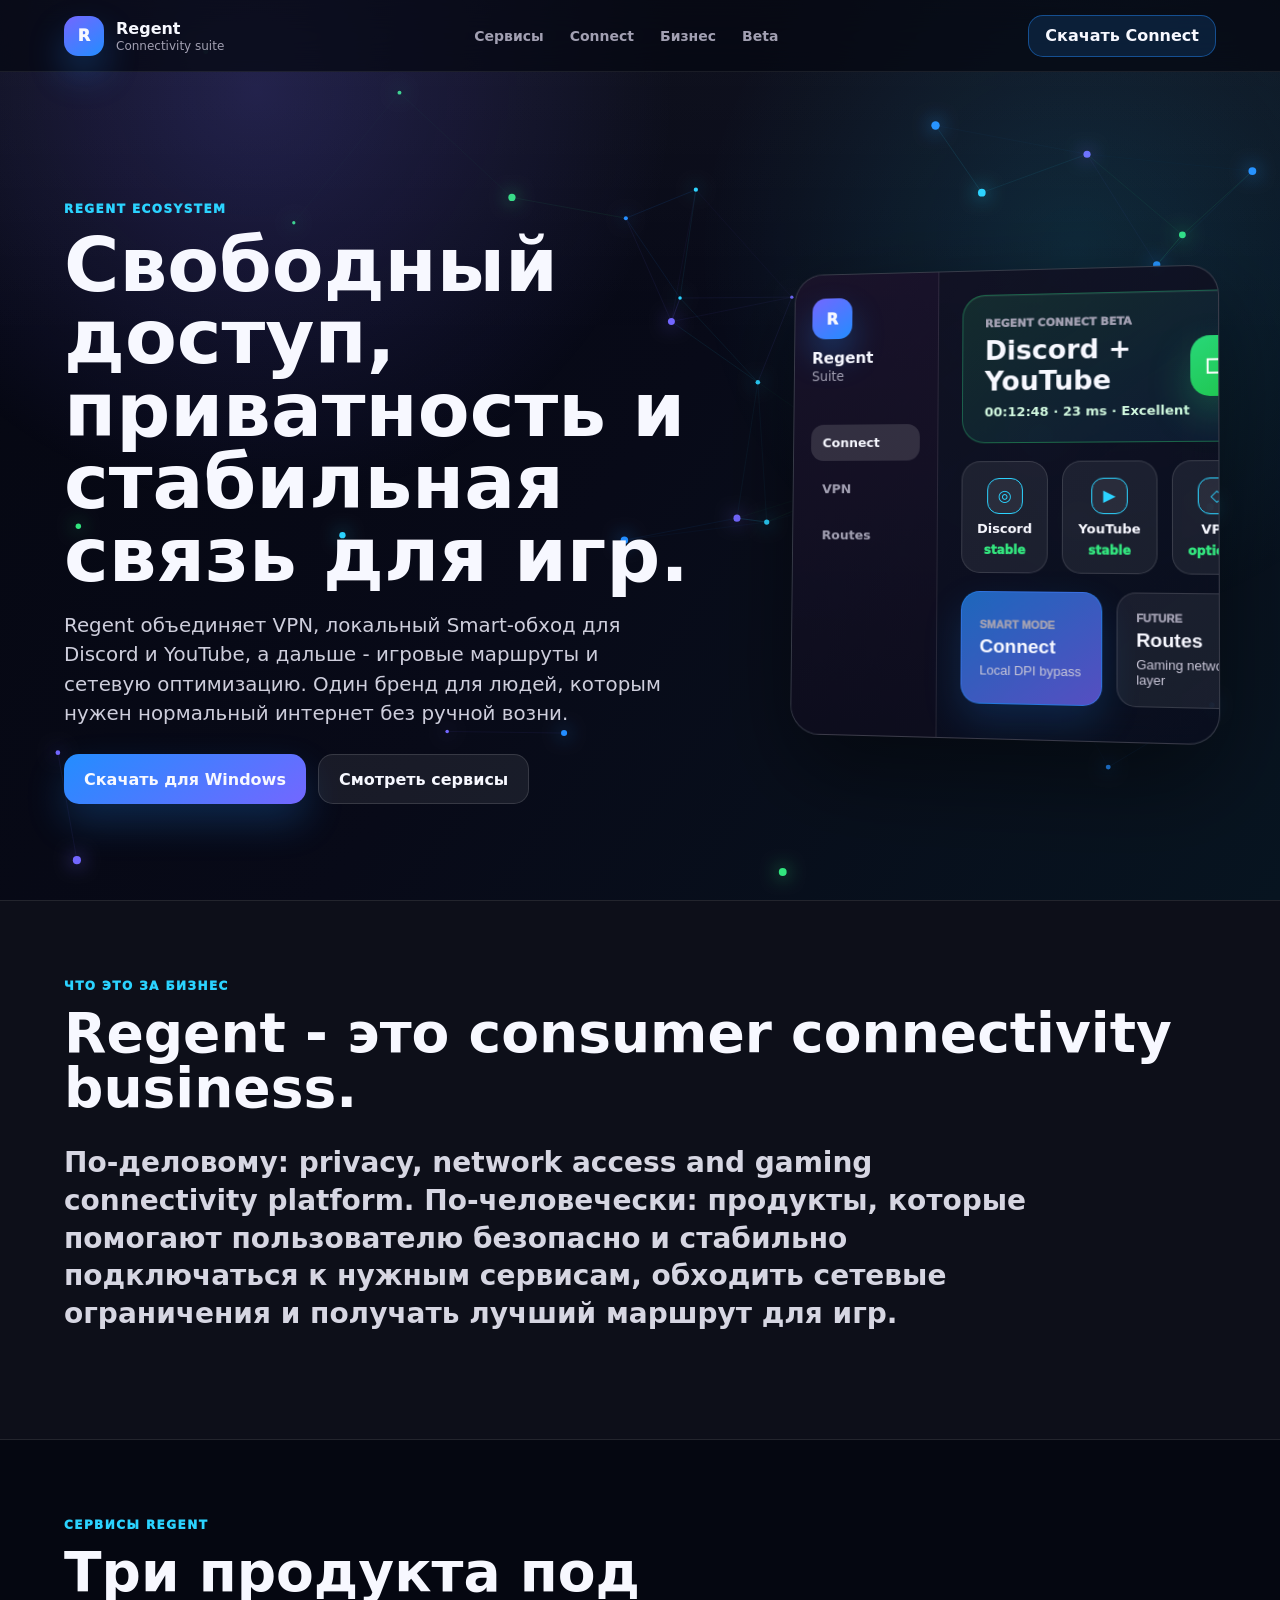
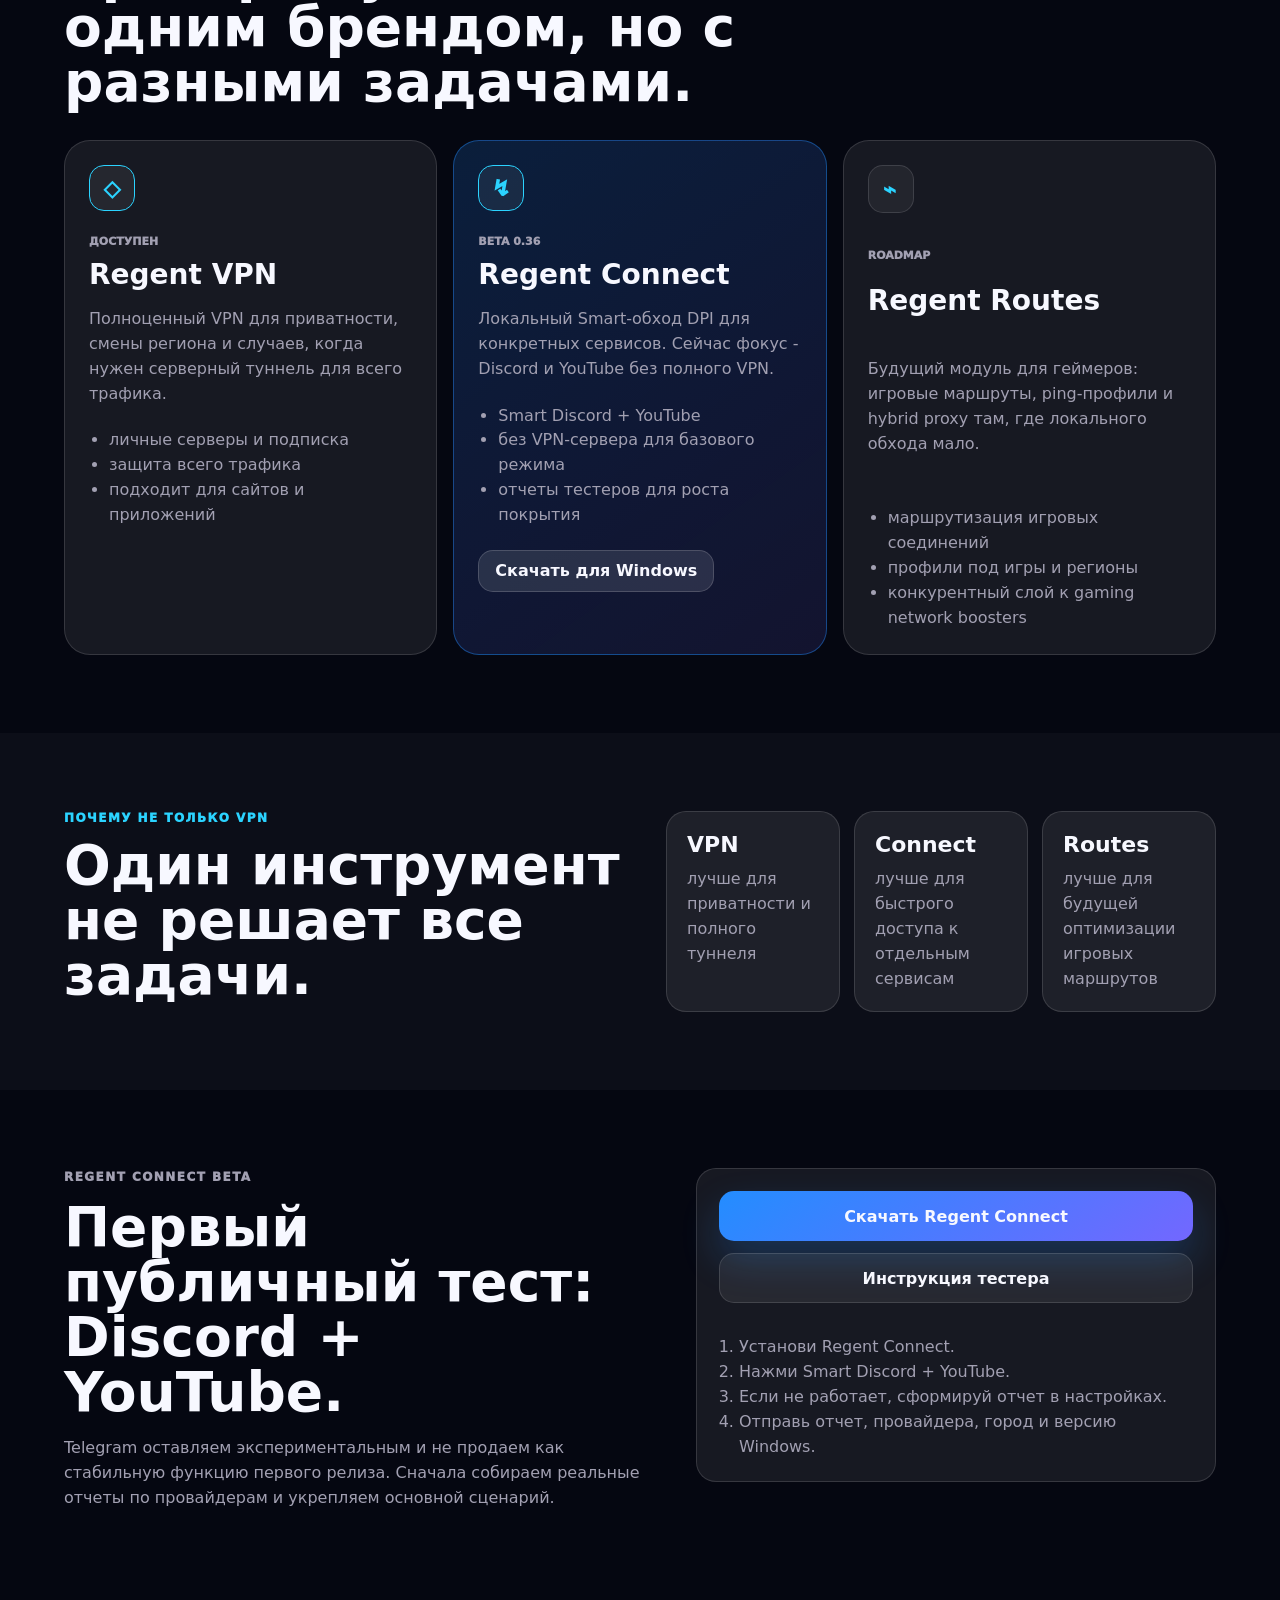
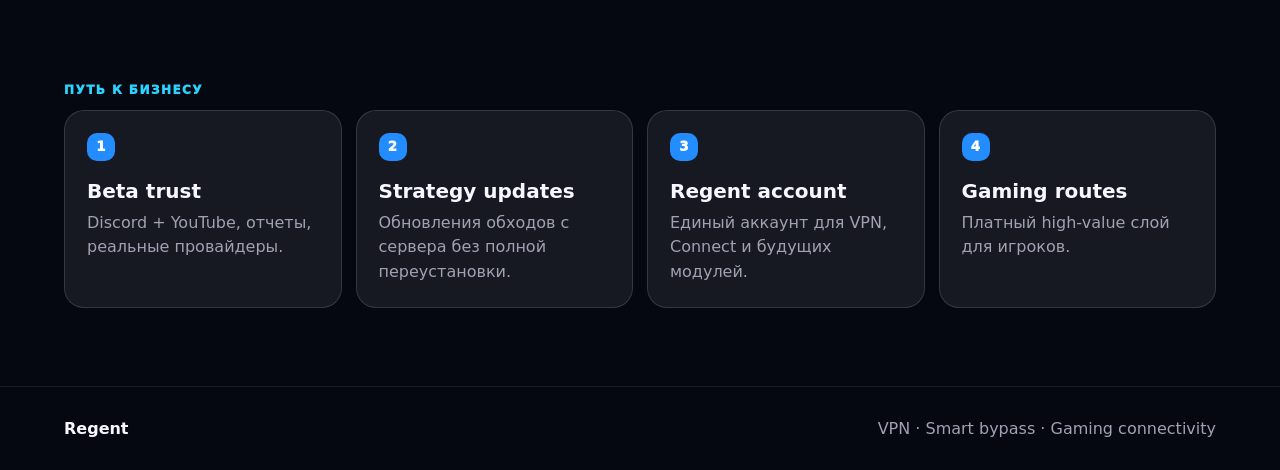
==== index.html @ 8fc34c39 "Update index.html" ====
<!doctype html>
<html lang="ru">
<head>
  <meta charset="utf-8">
  <meta name="viewport" content="width=device-width, initial-scale=1">
  <title>Regent - VPN, Connect and gaming routes</title>
  <meta name="description" content="Regent is a connectivity brand: VPN, local smart bypass for Discord and YouTube, and future gaming routes.">
  <link rel="stylesheet" href="styles.css">
</head>
<body>
  <canvas id="network-canvas" aria-hidden="true"></canvas>

  <header class="nav-shell">
    <a class="brand" href="#top" aria-label="Regent">
      <span class="brand-mark">R</span>
      <span><b>Regent</b><small>Connectivity suite</small></span>
    </a>
    <nav>
      <a href="#products">Сервисы</a>
      <a href="#connect">Connect</a>
      <a href="#business">Бизнес</a>
      <a href="beta.html">Beta</a>
    </nav>
    <a class="nav-action" href="https://github.com/skylerthecreatator/regent-connect/releases/download/beta-0.36/RegentConnect-Setup-x64.exe" download>Скачать Connect</a>
  </header>

  <main id="top">
    <section class="hero">
      <div class="hero-copy">
        <p class="eyebrow">Regent ecosystem</p>
        <h1>Свободный доступ, приватность и стабильная связь для игр.</h1>
        <p class="lead">Regent объединяет VPN, локальный Smart-обход для Discord и YouTube, а дальше - игровые маршруты и сетевую оптимизацию. Один бренд для людей, которым нужен нормальный интернет без ручной возни.</p>
        <div class="hero-actions">
          <a class="button primary" href="https://github.com/skylerthecreatator/regent-connect/releases/download/beta-0.36/RegentConnect-Setup-x64.exe" download>Скачать для Windows</a>
          <a class="button secondary" href="#products">Смотреть сервисы</a>
        </div>
      </div>

      <section class="product-window" aria-label="Regent app preview">
        <aside>
          <span class="app-logo">R</span>
          <b>Regent</b>
          <small>Suite</small>
          <nav>
            <span class="active">Connect</span>
            <span>VPN</span>
            <span>Routes</span>
          </nav>
        </aside>
        <div class="app-preview">
          <div class="status-strip">
            <div>
              <small>Regent Connect beta</small>
              <strong>Discord + YouTube</strong>
              <span>00:12:48 · 23 ms · Excellent</span>
            </div>
            <button aria-label="Stop preview">□</button>
          </div>
          <div class="service-row">
            <article><span>◎</span><b>Discord</b><small>stable</small></article>
            <article><span>▶</span><b>YouTube</b><small>stable</small></article>
            <article><span>◇</span><b>VPN</b><small>optional</small></article>
          </div>
          <div class="smart-row">
            <button class="selected"><small>Smart mode</small><b>Connect</b><span>Local DPI bypass</span></button>
            <button><small>Future</small><b>Routes</b><span>Gaming network layer</span></button>
          </div>
        </div>
      </section>
    </section>

    <section class="definition" id="business">
      <p class="eyebrow">Что это за бизнес</p>
      <h2>Regent - это consumer connectivity business.</h2>
      <p>По-деловому: privacy, network access and gaming connectivity platform. По-человечески: продукты, которые помогают пользователю безопасно и стабильно подключаться к нужным сервисам, обходить сетевые ограничения и получать лучший маршрут для игр.</p>
    </section>

    <section class="products" id="products">
      <div class="section-head">
        <p class="eyebrow">Сервисы Regent</p>
        <h2>Три продукта под одним брендом, но с разными задачами.</h2>
      </div>

      <div class="product-grid">
        <article class="product-card vpn">
          <span class="icon">◇</span>
          <small>Доступен</small>
          <h3>Regent VPN</h3>
          <p>Полноценный VPN для приватности, смены региона и случаев, когда нужен серверный туннель для всего трафика.</p>
          <ul>
            <li>личные серверы и подписка</li>
            <li>защита всего трафика</li>
            <li>подходит для сайтов и приложений</li>
          </ul>
        </article>

        <article class="product-card connect" id="connect">
          <span class="icon">↯</span>
          <small>Beta 0.36</small>
          <h3>Regent Connect</h3>
          <p>Локальный Smart-обход DPI для конкретных сервисов. Сейчас фокус - Discord и YouTube без полного VPN.</p>
          <ul>
            <li>Smart Discord + YouTube</li>
            <li>без VPN-сервера для базового режима</li>
            <li>отчеты тестеров для роста покрытия</li>
          </ul>
          <a class="mini-button" href="https://github.com/skylerthecreatator/regent-connect/releases/download/beta-0.36/RegentConnect-Setup-x64.exe" download>Скачать для Windows</a>
        </article>

        <article class="product-card routes">
          <span class="icon">⌁</span>
          <small>Roadmap</small>
          <h3>Regent Routes</h3>
          <p>Будущий модуль для геймеров: игровые маршруты, ping-профили и hybrid proxy там, где локального обхода мало.</p>
          <ul>
            <li>маршрутизация игровых соединений</li>
            <li>профили под игры и регионы</li>
            <li>конкурентный слой к gaming network boosters</li>
          </ul>
        </article>
      </div>
    </section>

    <section class="why">
      <div>
        <p class="eyebrow">Почему не только VPN</p>
        <h2>Один инструмент не решает все задачи.</h2>
      </div>
      <div class="why-grid">
        <article><b>VPN</b><span>лучше для приватности и полного туннеля</span></article>
        <article><b>Connect</b><span>лучше для быстрого доступа к отдельным сервисам</span></article>
        <article><b>Routes</b><span>лучше для будущей оптимизации игровых маршрутов</span></article>
      </div>
    </section>

    <section class="beta" id="beta">
      <div class="beta-copy">
        <p class="eyebrow">Regent Connect beta</p>
        <h2>Первый публичный тест: Discord + YouTube.</h2>
        <p>Telegram оставляем экспериментальным и не продаем как стабильную функцию первого релиза. Сначала собираем реальные отчеты по провайдерам и укрепляем основной сценарий.</p>
      </div>
      <div class="beta-panel">
        <a class="button primary" href="https://github.com/skylerthecreatator/regent-connect/releases/download/beta-0.36/RegentConnect-Setup-x64.exe" download>Скачать Regent Connect</a>
        <a class="button secondary" href="beta.html">Инструкция тестера</a>
        <ol>
          <li>Установи Regent Connect.</li>
          <li>Нажми Smart Discord + YouTube.</li>
          <li>Если не работает, сформируй отчет в настройках.</li>
          <li>Отправь отчет, провайдера, город и версию Windows.</li>
        </ol>
      </div>
    </section>

    <section class="roadmap">
      <p class="eyebrow">Путь к бизнесу</p>
      <div class="steps">
        <article><small>1</small><b>Beta trust</b><span>Discord + YouTube, отчеты, реальные провайдеры.</span></article>
        <article><small>2</small><b>Strategy updates</b><span>Обновления обходов с сервера без полной переустановки.</span></article>
        <article><small>3</small><b>Regent account</b><span>Единый аккаунт для VPN, Connect и будущих модулей.</span></article>
        <article><small>4</small><b>Gaming routes</b><span>Платный high-value слой для игроков.</span></article>
      </div>
    </section>
  </main>

  <footer>
    <b>Regent</b>
    <span>VPN · Smart bypass · Gaming connectivity</span>
  </footer>

  <script src="site.js"></script>
</body>
</html>
---- styles.css ----
:root {
  --bg: #050711;
  --shell: rgba(8, 10, 24, .78);
  --panel: rgba(255, 255, 255, .075);
  --panel-strong: rgba(255, 255, 255, .115);
  --line: rgba(255, 255, 255, .13);
  --text: #f7f8ff;
  --muted: #a2a0b2;
  --faint: #6d687c;
  --blue: #238dff;
  --cyan: #2bd3ff;
  --green: #32e57e;
  --violet: #7367ff;
  --orange: #ffad2f;
  color-scheme: dark;
}

* { box-sizing: border-box; }

html { scroll-behavior: smooth; }

body {
  margin: 0;
  min-height: 100vh;
  overflow-x: hidden;
  font-family: Inter, "Segoe UI", system-ui, -apple-system, BlinkMacSystemFont, sans-serif;
  color: var(--text);
  background: var(--bg);
}

#network-canvas {
  position: fixed;
  inset: 0;
  z-index: -2;
  width: 100%;
  height: 100%;
  background: #050711;
}

body::before {
  content: "";
  position: fixed;
  inset: 0;
  z-index: -1;
  background:
    radial-gradient(circle at 20% 10%, rgba(115, 103, 255, .22), transparent 32%),
    radial-gradient(circle at 84% 28%, rgba(43, 211, 255, .13), transparent 30%),
    linear-gradient(180deg, rgba(255,255,255,.04), transparent 38%);
  pointer-events: none;
}

a { color: inherit; text-decoration: none; }

.nav-shell {
  position: sticky;
  top: 0;
  z-index: 20;
  height: 72px;
  padding: 0 clamp(18px, 5vw, 70px);
  display: flex;
  align-items: center;
  justify-content: space-between;
  gap: 22px;
  border-bottom: 1px solid rgba(255,255,255,.08);
  background: rgba(5, 7, 17, .72);
  backdrop-filter: blur(18px);
}

.brand {
  display: inline-flex;
  align-items: center;
  gap: 12px;
}

.brand-mark {
  width: 40px;
  height: 40px;
  display: grid;
  place-items: center;
  border-radius: 14px;
  background: linear-gradient(145deg, var(--violet), var(--blue));
  box-shadow: 0 18px 36px rgba(35,141,255,.28);
  font-weight: 950;
}

.brand small {
  display: block;
  margin-top: 1px;
  color: var(--muted);
  font-size: 12px;
}

.nav-shell nav {
  display: flex;
  gap: 26px;
  color: var(--muted);
  font-size: 14px;
  font-weight: 800;
}

.nav-shell nav a:hover { color: var(--text); }

.nav-action,
.button,
.mini-button {
  min-height: 42px;
  display: inline-flex;
  align-items: center;
  justify-content: center;
  border-radius: 15px;
  font-weight: 900;
  transition: transform .16s ease, background .16s ease, border-color .16s ease;
}

.nav-action {
  padding: 0 16px;
  border: 1px solid rgba(35,141,255,.45);
  background: rgba(35,141,255,.14);
}

.button {
  min-height: 50px;
  padding: 0 20px;
}

.button:hover,
.mini-button:hover,
.nav-action:hover { transform: translateY(-1px); }

.primary {
  background: linear-gradient(145deg, var(--blue), var(--violet));
  box-shadow: 0 18px 38px rgba(35,141,255,.23);
}

.secondary {
  border: 1px solid var(--line);
  background: rgba(255,255,255,.07);
}

.hero {
  min-height: calc(100vh - 72px);
  padding: clamp(30px, 4.8vw, 58px) clamp(18px, 5vw, 76px) 24px;
  display: grid;
  grid-template-columns: minmax(330px, 690px) minmax(430px, 1fr);
  align-items: center;
  gap: clamp(34px, 5vw, 76px);
}

.tester-hero {
  min-height: calc(100vh - 72px);
  padding: clamp(46px, 6vw, 86px) clamp(18px, 5vw, 76px);
  display: grid;
  grid-template-columns: minmax(330px, 740px) minmax(320px, 500px);
  align-items: center;
  gap: clamp(34px, 5vw, 74px);
}

.eyebrow {
  margin: 0 0 13px;
  color: var(--cyan);
  text-transform: uppercase;
  letter-spacing: .12em;
  font-size: 12px;
  font-weight: 950;
}

h1,
h2,
h3,
p { letter-spacing: 0; }

h1 {
  margin: 0;
  max-width: 700px;
  font-size: clamp(44px, 5.9vw, 82px);
  line-height: .96;
}

h2 {
  margin: 0;
  font-size: clamp(32px, 4.3vw, 62px);
  line-height: 1;
}

.lead {
  max-width: 620px;
  margin: 20px 0 0;
  color: #cecedc;
  font-size: clamp(17px, 1.55vw, 21px);
  line-height: 1.48;
}

.hero-actions {
  margin-top: 26px;
  display: flex;
  flex-wrap: wrap;
  gap: 12px;
}

.signal-card {
  min-height: 438px;
  padding: 24px;
  display: grid;
  align-content: space-between;
  gap: 22px;
  border: 1px solid rgba(255,255,255,.16);
  border-radius: 30px;
  background: linear-gradient(145deg, rgba(255,255,255,.11), rgba(255,255,255,.045));
  box-shadow: 0 34px 90px rgba(0,0,0,.38);
  backdrop-filter: blur(14px);
}

.tester-card {
  min-height: 430px;
  padding: 28px;
  display: grid;
  align-content: space-between;
  gap: 24px;
  border: 1px solid rgba(255,255,255,.17);
  border-radius: 30px;
  background: linear-gradient(145deg, rgba(255,255,255,.12), rgba(255,255,255,.045));
  box-shadow: 0 34px 90px rgba(0,0,0,.38);
  backdrop-filter: blur(14px);
  transform: perspective(980px) rotateY(-6deg) rotateX(2deg);
}

.tester-card small {
  color: var(--muted);
  text-transform: uppercase;
  letter-spacing: .12em;
  font-size: 11px;
  font-weight: 950;
}

.tester-card strong {
  display: block;
  font-size: clamp(28px, 3vw, 42px);
  line-height: 1;
}

.tester-card span {
  color: #d7d7e4;
  line-height: 1.55;
}

.tester-status {
  display: grid;
  gap: 12px;
}

.tester-status b,
.tester-status i {
  position: relative;
  z-index: 1;
}

.tester-status b {
  min-height: 46px;
  padding: 0 14px;
  display: flex;
  align-items: center;
  border: 1px solid rgba(50,229,126,.22);
  border-radius: 15px 15px 4px 4px;
  background: linear-gradient(90deg, rgba(35,141,255,.36), rgba(50,229,126,.12));
}

.tester-status i {
  margin: -12px 0 0;
  padding: 10px 14px 12px;
  color: var(--muted);
  border: 1px solid rgba(255,255,255,.1);
  border-top: 0;
  border-radius: 0 0 15px 15px;
  background: rgba(0,0,0,.16);
  font-size: 12px;
  font-style: normal;
  font-weight: 850;
}

.card-top {
  display: flex;
  align-items: center;
  gap: 14px;
}

.pulse {
  width: 54px;
  height: 54px;
  border-radius: 18px;
  background: linear-gradient(145deg, var(--green), #19be52);
  box-shadow: 0 16px 42px rgba(50,229,126,.28);
  position: relative;
}

.pulse::after {
  content: "";
  position: absolute;
  inset: 17px;
  border: 2px solid white;
  border-radius: 4px;
}

.card-top small,
.metrics small,
.product-card small {
  display: block;
  color: var(--muted);
  text-transform: uppercase;
  font-size: 11px;
  font-weight: 950;
}

.card-top b {
  display: block;
  margin-top: 4px;
  font-size: 24px;
}

.metrics {
  display: grid;
  grid-template-columns: repeat(3, 1fr);
  gap: 12px;
}

.metrics article {
  min-height: 86px;
  padding: 16px;
  border: 1px solid var(--line);
  border-radius: 18px;
  background: rgba(0,0,0,.16);
}

.metrics b {
  display: block;
  margin-top: 8px;
  font-size: 22px;
}

.routes {
  display: grid;
  gap: 12px;
}

.routes span {
  position: relative;
  overflow: hidden;
  min-height: 48px;
  padding: 0 14px;
  display: flex;
  align-items: center;
  justify-content: space-between;
  border: 1px solid var(--line);
  border-radius: 15px;
  background: rgba(255,255,255,.05);
}

.routes span::before {
  content: "";
  position: absolute;
  inset: 0 auto 0 0;
  width: var(--w);
  background: linear-gradient(90deg, rgba(35,141,255,.34), rgba(43,211,255,.11));
}

.routes b,
.routes i {
  position: relative;
  z-index: 1;
}

.routes i {
  color: var(--muted);
  font-style: normal;
  font-size: 12px;
  font-weight: 900;
}

.product-window {
  min-height: 470px;
  display: grid;
  grid-template-columns: 150px minmax(0, 1fr);
  overflow: hidden;
  border: 1px solid rgba(255,255,255,.18);
  border-radius: 30px;
  background: linear-gradient(145deg, rgba(18, 17, 35, .92), rgba(8, 13, 29, .86));
  box-shadow: 0 38px 96px rgba(0,0,0,.45);
  backdrop-filter: blur(16px);
  transform: perspective(1100px) rotateY(-7deg) rotateX(2deg);
  transform-origin: center;
}

.product-window aside {
  padding: 24px 18px;
  border-right: 1px solid rgba(255,255,255,.1);
  background: linear-gradient(180deg, rgba(26, 18, 43, .78), rgba(12, 12, 28, .82));
}

.app-logo {
  width: 42px;
  height: 42px;
  display: grid;
  place-items: center;
  border-radius: 14px;
  background: linear-gradient(145deg, var(--violet), var(--blue));
  box-shadow: 0 17px 34px rgba(35,141,255,.3);
  font-weight: 950;
}

.product-window aside b,
.product-window aside small {
  display: block;
  margin-top: 10px;
}

.product-window aside small {
  margin-top: 2px;
  color: var(--muted);
}

.product-window aside nav {
  margin-top: 42px;
  display: grid;
  gap: 10px;
}

.product-window aside nav span {
  padding: 11px 12px;
  border-radius: 13px;
  color: var(--muted);
  font-size: 13px;
  font-weight: 850;
}

.product-window aside nav .active {
  color: var(--text);
  background: rgba(255,255,255,.13);
}

.app-preview {
  padding: 24px;
  display: grid;
  align-content: start;
  gap: 18px;
}

.status-strip {
  min-height: 112px;
  padding: 22px;
  display: flex;
  align-items: center;
  justify-content: space-between;
  border: 1px solid rgba(50,229,126,.34);
  border-radius: 23px;
  background: linear-gradient(145deg, rgba(50,229,126,.12), rgba(35,141,255,.08));
  box-shadow: inset 0 1px 0 rgba(255,255,255,.06);
}

.status-strip small,
.smart-row small {
  display: block;
  color: var(--muted);
  text-transform: uppercase;
  font-size: 11px;
  font-weight: 950;
}

.status-strip strong {
  display: block;
  margin: 5px 0;
  font-size: clamp(20px, 2.1vw, 27px);
}

.status-strip span {
  color: #d1f8df;
  font-size: 13px;
  font-weight: 850;
}

.status-strip button {
  width: 60px;
  height: 60px;
  border: 0;
  border-radius: 19px;
  color: white;
  background: linear-gradient(145deg, #28d879, #1fc44d);
  box-shadow: 0 17px 40px rgba(50,229,126,.28);
  font-size: 24px;
  font-weight: 950;
}

.service-row,
.smart-row {
  display: grid;
  gap: 14px;
}

.service-row {
  grid-template-columns: repeat(3, 1fr);
}

.service-row article,
.smart-row button {
  border: 1px solid var(--line);
  border-radius: 19px;
  background: rgba(255,255,255,.065);
}

.service-row article {
  min-height: 112px;
  padding: 15px;
  display: grid;
  justify-items: center;
  align-content: center;
  gap: 7px;
  text-align: center;
}

.service-row span {
  width: 36px;
  height: 36px;
  display: grid;
  place-items: center;
  border: 1px solid currentColor;
  border-radius: 12px;
  color: var(--cyan);
  background: rgba(255,255,255,.055);
}

.service-row b {
  font-size: 13px;
}

.service-row small {
  color: var(--green);
  font-size: 12px;
  font-weight: 950;
}

.smart-row {
  grid-template-columns: 1fr 1fr;
}

.smart-row button {
  min-height: 92px;
  padding: 18px;
  color: var(--text);
  text-align: left;
}

.smart-row .selected {
  border-color: rgba(35,141,255,.52);
  background: linear-gradient(145deg, rgba(35,141,255,.7), rgba(115,103,255,.72));
  box-shadow: 0 17px 38px rgba(35,141,255,.18);
}

.smart-row b {
  display: block;
  margin: 5px 0;
  font-size: 19px;
}

.smart-row span {
  color: #c9c7d8;
  font-size: 13px;
}

.definition,
.products,
.why,
.beta,
.roadmap,
.tester-section {
  padding: 78px clamp(18px, 5vw, 76px);
}

.tester-section.compact {
  padding-top: 38px;
}

.tester-grid {
  display: grid;
  grid-template-columns: repeat(4, 1fr);
  gap: 16px;
}

.tester-grid article {
  min-height: 250px;
  padding: 22px;
  border: 1px solid var(--line);
  border-radius: 24px;
  background: var(--panel);
}

.tester-grid small {
  width: 30px;
  height: 30px;
  display: grid;
  place-items: center;
  border-radius: 10px;
  color: white;
  background: linear-gradient(145deg, var(--blue), var(--violet));
  font-weight: 950;
}

.tester-grid b {
  display: block;
  margin: 22px 0 10px;
  font-size: 22px;
}

.tester-grid span {
  color: var(--muted);
  line-height: 1.55;
}

.definition {
  border-top: 1px solid rgba(255,255,255,.09);
  border-bottom: 1px solid rgba(255,255,255,.09);
  background: rgba(255,255,255,.035);
}

.definition p:last-child {
  max-width: 980px;
  color: #d6d6e2;
  font-size: clamp(18px, 2.2vw, 28px);
  line-height: 1.35;
  font-weight: 820;
}

.section-head {
  max-width: 790px;
  margin-bottom: 30px;
}

.product-grid {
  display: grid;
  grid-template-columns: repeat(3, 1fr);
  gap: 16px;
}

.product-card {
  min-height: 430px;
  padding: 24px;
  border: 1px solid var(--line);
  border-radius: 26px;
  background: var(--panel);
}

.product-card.connect {
  border-color: rgba(35,141,255,.42);
  background: linear-gradient(145deg, rgba(35,141,255,.18), rgba(115,103,255,.13));
}

.icon {
  width: 46px;
  height: 46px;
  margin-bottom: 24px;
  display: grid;
  place-items: center;
  border: 1px solid currentColor;
  border-radius: 15px;
  color: var(--cyan);
  background: rgba(255,255,255,.06);
  font-size: 22px;
  font-weight: 950;
}

.product-card h3 {
  margin: 10px 0 12px;
  font-size: 28px;
}

.product-card p,
.product-card li,
.why-grid span,
.beta-copy p,
.beta-panel li,
.steps span {
  color: var(--muted);
  line-height: 1.55;
}

.product-card ul {
  margin: 22px 0 0;
  padding-left: 20px;
}

.mini-button {
  margin-top: 22px;
  padding: 0 16px;
  background: rgba(255,255,255,.11);
  border: 1px solid rgba(255,255,255,.16);
}

.why {
  display: grid;
  grid-template-columns: minmax(300px, 560px) 1fr;
  gap: 42px;
  align-items: start;
  background: rgba(255,255,255,.03);
}

.why-grid,
.steps {
  display: grid;
  gap: 14px;
}

.why-grid {
  grid-template-columns: repeat(3, 1fr);
}

.why-grid article,
.steps article,
.beta-panel {
  border: 1px solid var(--line);
  border-radius: 20px;
  background: var(--panel);
}

.why-grid article {
  min-height: 150px;
  padding: 20px;
}

.why-grid b {
  display: block;
  margin-bottom: 10px;
  font-size: 22px;
}

.beta {
  display: grid;
  grid-template-columns: minmax(320px, 620px) minmax(320px, 520px);
  gap: 44px;
  align-items: start;
}

.beta-panel {
  padding: 22px;
}

.beta-panel .button {
  width: 100%;
  margin-bottom: 12px;
}

.beta-panel ol {
  margin: 20px 0 0;
  padding-left: 20px;
}

.steps {
  grid-template-columns: repeat(4, 1fr);
}

.steps article {
  min-height: 178px;
  padding: 22px;
}

.steps small {
  width: 28px;
  height: 28px;
  display: grid;
  place-items: center;
  border-radius: 10px;
  color: white;
  background: var(--blue);
  font-weight: 950;
}

.steps b {
  display: block;
  margin: 18px 0 8px;
  font-size: 20px;
}

footer {
  min-height: 84px;
  padding: 0 clamp(18px, 5vw, 76px);
  display: flex;
  align-items: center;
  justify-content: space-between;
  gap: 18px;
  border-top: 1px solid rgba(255,255,255,.09);
  color: var(--muted);
}

footer b { color: var(--text); }

@media (max-width: 1000px) {
  .nav-shell nav { display: none; }
  .hero,
  .tester-hero,
  .why,
  .beta {
    grid-template-columns: 1fr;
  }
  .product-window {
    transform: none;
  }
  .tester-card {
    transform: none;
  }
  .product-grid,
  .why-grid,
  .tester-grid,
  .steps {
    grid-template-columns: 1fr 1fr;
  }
}

@media (max-width: 640px) {
  .nav-shell {
    height: 64px;
    padding-inline: 14px;
  }
  .nav-action { display: none; }
  .hero {
    min-height: auto;
    padding-top: 48px;
  }
  h1 { font-size: 44px; }
  .signal-card { min-height: 370px; }
  .product-window {
    min-height: auto;
    grid-template-columns: 1fr;
    border-radius: 24px;
  }
  .product-window aside {
    display: none;
  }
  .app-preview {
    padding: 16px;
  }
  .status-strip {
    min-height: 104px;
    padding: 18px;
  }
  .service-row,
  .smart-row {
    grid-template-columns: 1fr;
  }
  .metrics,
  .product-grid,
  .why-grid,
  .tester-grid,
  .steps {
    grid-template-columns: 1fr;
  }
  footer {
    flex-direction: column;
    align-items: flex-start;
    padding-block: 22px;
  }
}
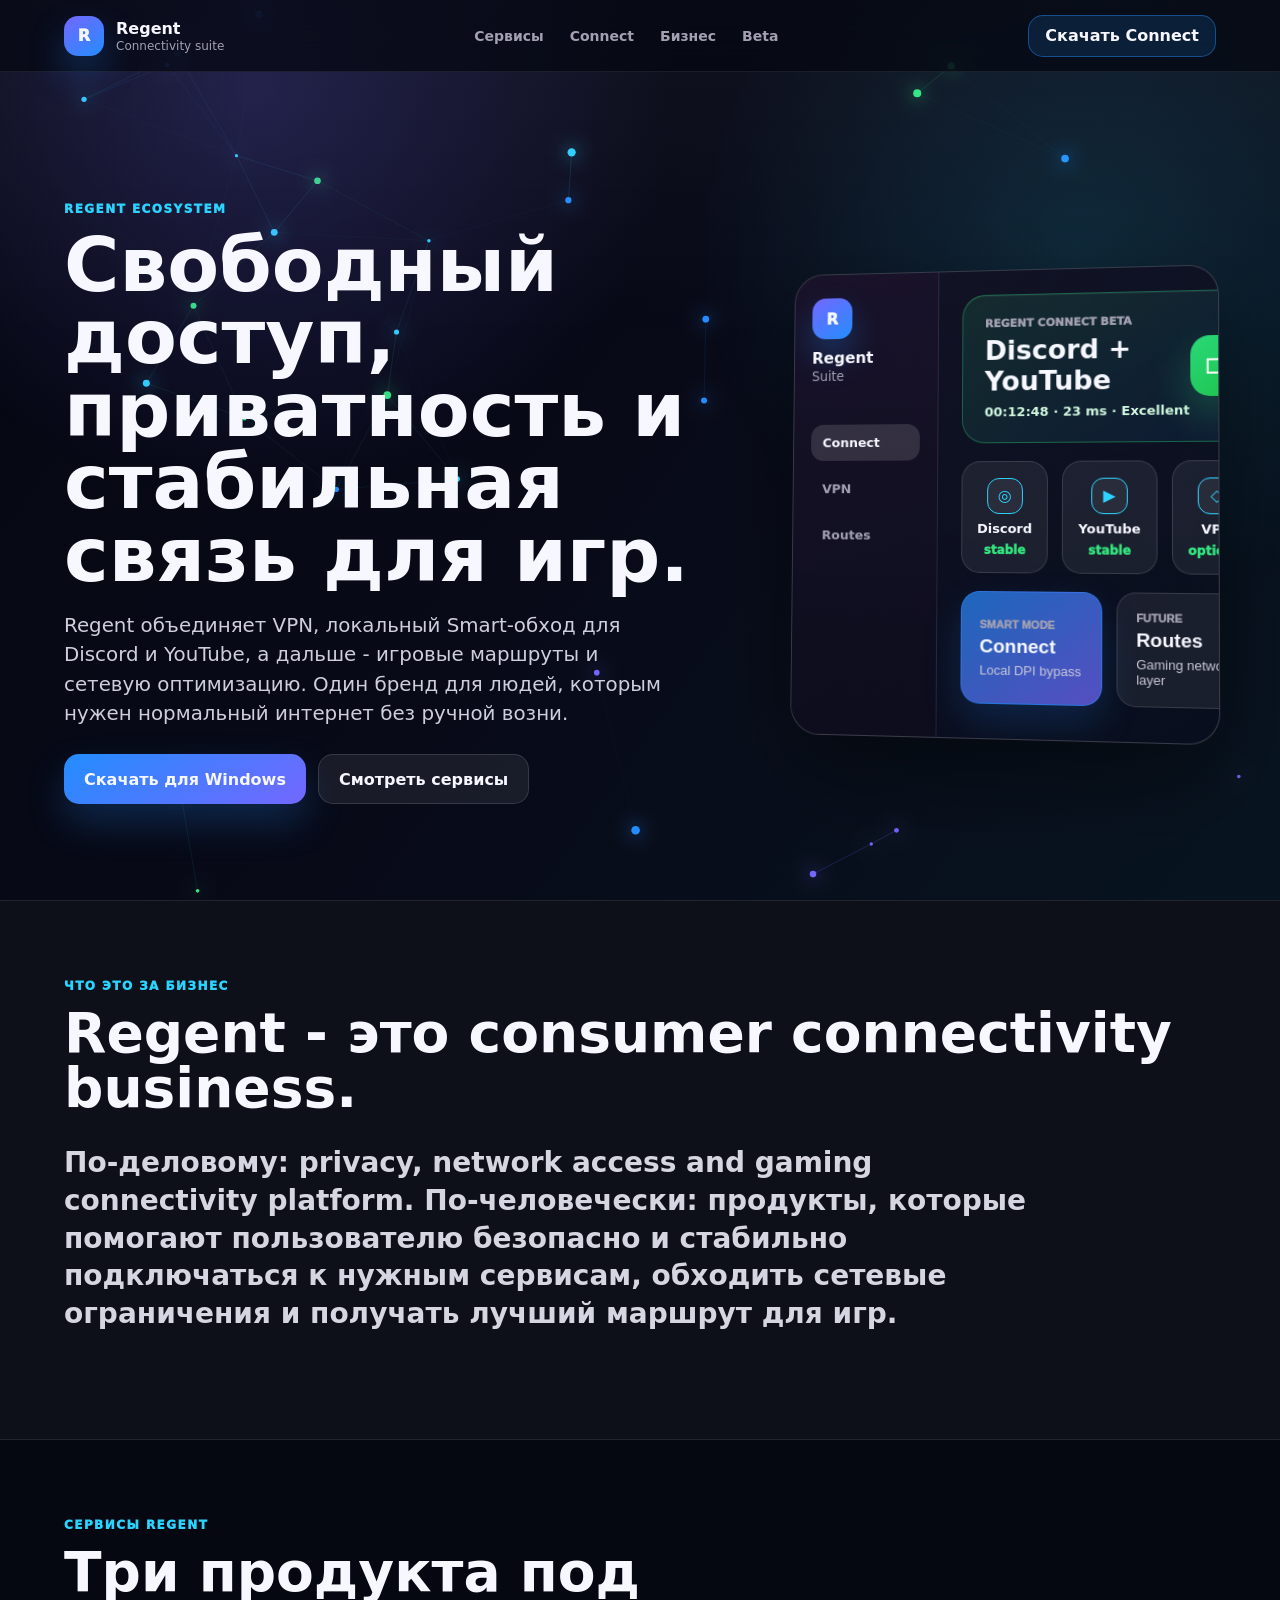
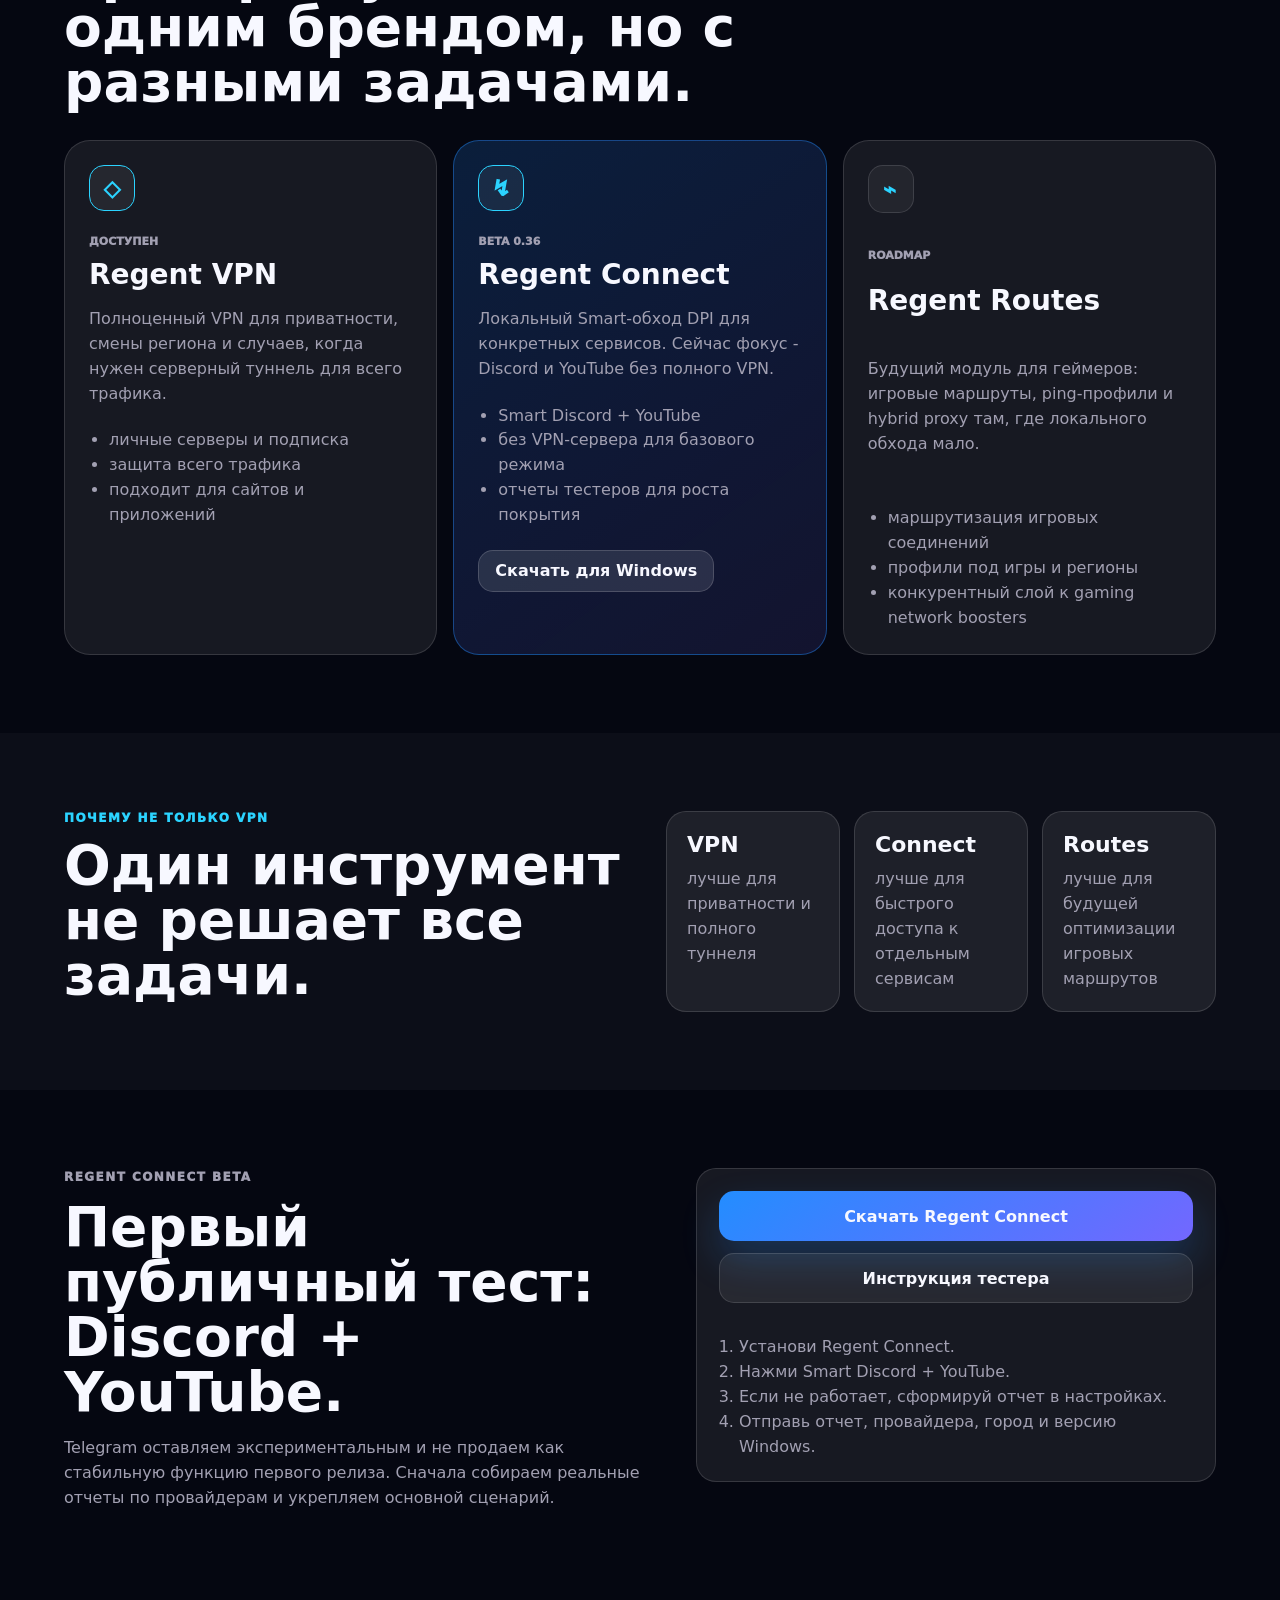
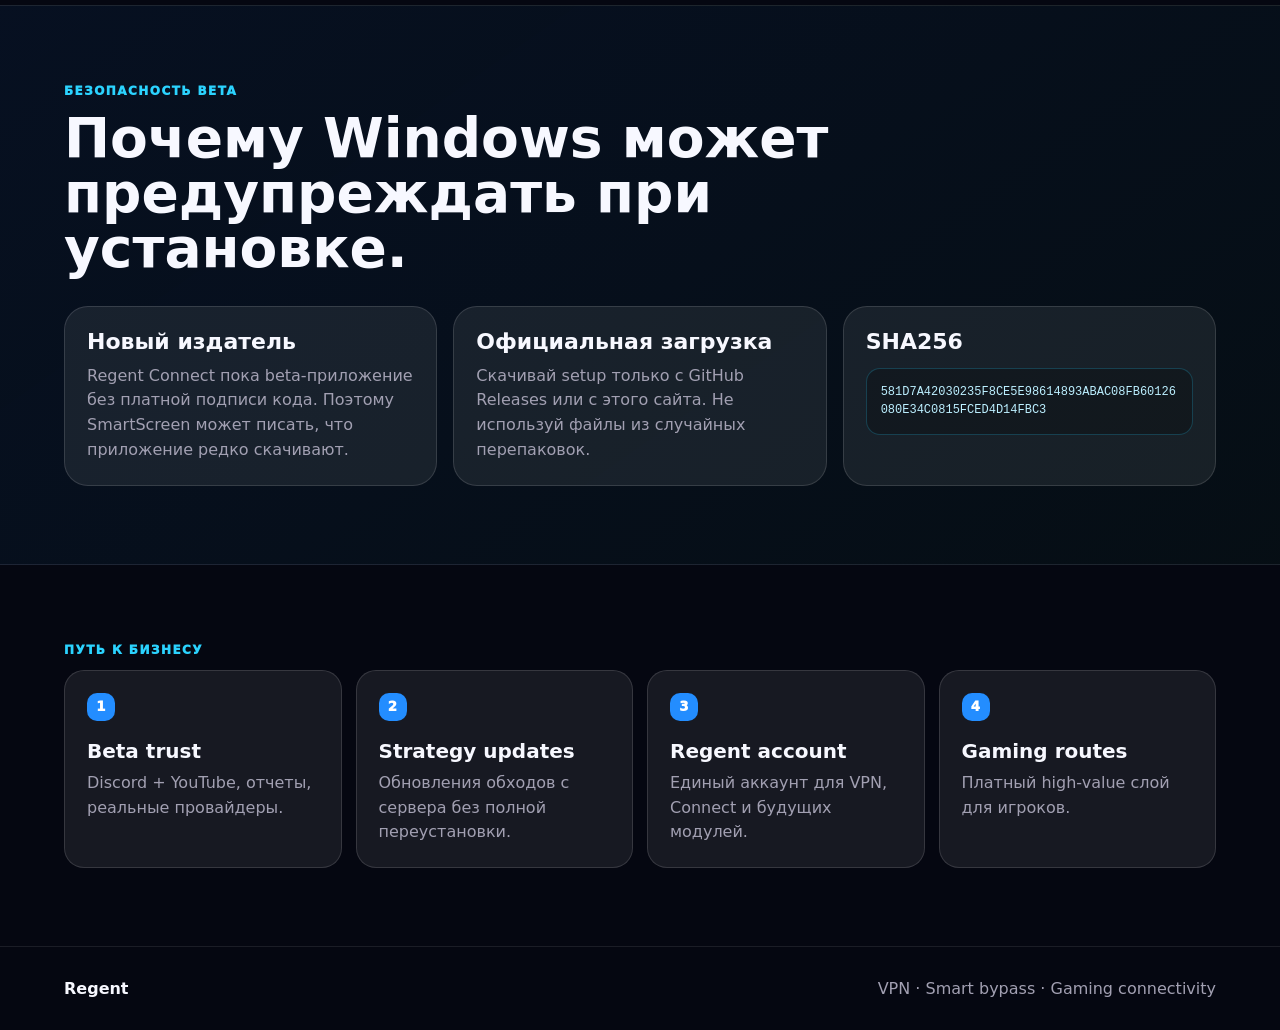
==== commit e8c9fff6: "Add files via upload" ====
--- a/index.html
+++ b/index.html
@@ -151,6 +151,27 @@
       </div>
     </section>
 
+    <section class="trust" id="trust">
+      <div class="section-head">
+        <p class="eyebrow">Безопасность beta</p>
+        <h2>Почему Windows может предупреждать при установке.</h2>
+      </div>
+      <div class="trust-grid">
+        <article>
+          <b>Новый издатель</b>
+          <span>Regent Connect пока beta-приложение без платной подписи кода. Поэтому SmartScreen может писать, что приложение редко скачивают.</span>
+        </article>
+        <article>
+          <b>Официальная загрузка</b>
+          <span>Скачивай setup только с GitHub Releases или с этого сайта. Не используй файлы из случайных перепаковок.</span>
+        </article>
+        <article>
+          <b>SHA256</b>
+          <code>581D7A42030235F8CE5E98614893ABAC08FB60126080E34C0815FCED4D14FBC3</code>
+        </article>
+      </div>
+    </section>
+
     <section class="roadmap">
       <p class="eyebrow">Путь к бизнесу</p>
       <div class="steps">
--- a/styles.css
+++ b/styles.css
@@ -569,6 +569,7 @@
 .why,
 .beta,
 .roadmap,
+.trust,
 .tester-section {
   padding: 78px clamp(18px, 5vw, 76px);
 }
@@ -749,6 +750,127 @@
   margin: 20px 0 0;
   padding-left: 20px;
 }
+
+.trust {
+  border-top: 1px solid rgba(255,255,255,.09);
+  border-bottom: 1px solid rgba(255,255,255,.09);
+  background: linear-gradient(145deg, rgba(35,141,255,.07), rgba(50,229,126,.035));
+}
+
+.trust-grid {
+  display: grid;
+  grid-template-columns: repeat(3, 1fr);
+  gap: 16px;
+}
+
+.trust-grid article {
+  min-height: 180px;
+  padding: 22px;
+  border: 1px solid var(--line);
+  border-radius: 24px;
+  background: var(--panel);
+}
+
+.trust-grid b {
+  display: block;
+  margin-bottom: 10px;
+  font-size: 22px;
+}
+
+.trust-grid span {
+  color: var(--muted);
+  line-height: 1.55;
+}
+
+.trust-grid code {
+  display: block;
+  margin-top: 14px;
+  padding: 14px;
+  overflow-wrap: anywhere;
+  border: 1px solid rgba(43,211,255,.22);
+  border-radius: 14px;
+  color: #bcefff;
+  background: rgba(0,0,0,.22);
+  font-family: Consolas, "Cascadia Mono", monospace;
+  font-size: 12px;
+  line-height: 1.55;
+}
+
+.report-form {
+  display: grid;
+  grid-template-columns: repeat(2, 1fr);
+  gap: 14px;
+  max-width: 980px;
+  padding: 22px;
+  border: 1px solid var(--line);
+  border-radius: 26px;
+  background: var(--panel);
+}
+
+.report-form label {
+  display: grid;
+  gap: 8px;
+}
+
+.report-form label.wide,
+.report-form button,
+.report-form .form-status {
+  grid-column: 1 / -1;
+}
+
+.report-form label span {
+  color: var(--muted);
+  font-size: 12px;
+  font-weight: 900;
+}
+
+.report-form input,
+.report-form select,
+.report-form textarea {
+  width: 100%;
+  min-height: 46px;
+  border: 1px solid rgba(255,255,255,.13);
+  border-radius: 14px;
+  outline: none;
+  padding: 0 14px;
+  color: var(--text);
+  background: rgba(0,0,0,.22);
+  font: inherit;
+}
+
+.report-form textarea {
+  min-height: 120px;
+  padding: 14px;
+  resize: vertical;
+}
+
+.report-form input:focus,
+.report-form select:focus,
+.report-form textarea:focus {
+  border-color: rgba(43,211,255,.48);
+  box-shadow: 0 0 0 3px rgba(43,211,255,.08);
+}
+
+.report-form button {
+  border: 0;
+  cursor: pointer;
+}
+
+.report-form button:disabled {
+  cursor: wait;
+  opacity: .72;
+}
+
+.form-status {
+  margin: 0;
+  color: var(--muted);
+  font-size: 13px;
+  line-height: 1.45;
+}
+
+.form-status[data-tone="ok"] { color: var(--green); }
+.form-status[data-tone="error"] { color: #ff7683; }
+.form-status[data-tone="info"] { color: var(--cyan); }
 
 .steps {
   grid-template-columns: repeat(4, 1fr);
@@ -806,6 +928,8 @@
   .product-grid,
   .why-grid,
   .tester-grid,
+  .trust-grid,
+  .report-form,
   .steps {
     grid-template-columns: 1fr 1fr;
   }
@@ -846,6 +970,8 @@
   .product-grid,
   .why-grid,
   .tester-grid,
+  .trust-grid,
+  .report-form,
   .steps {
     grid-template-columns: 1fr;
   }
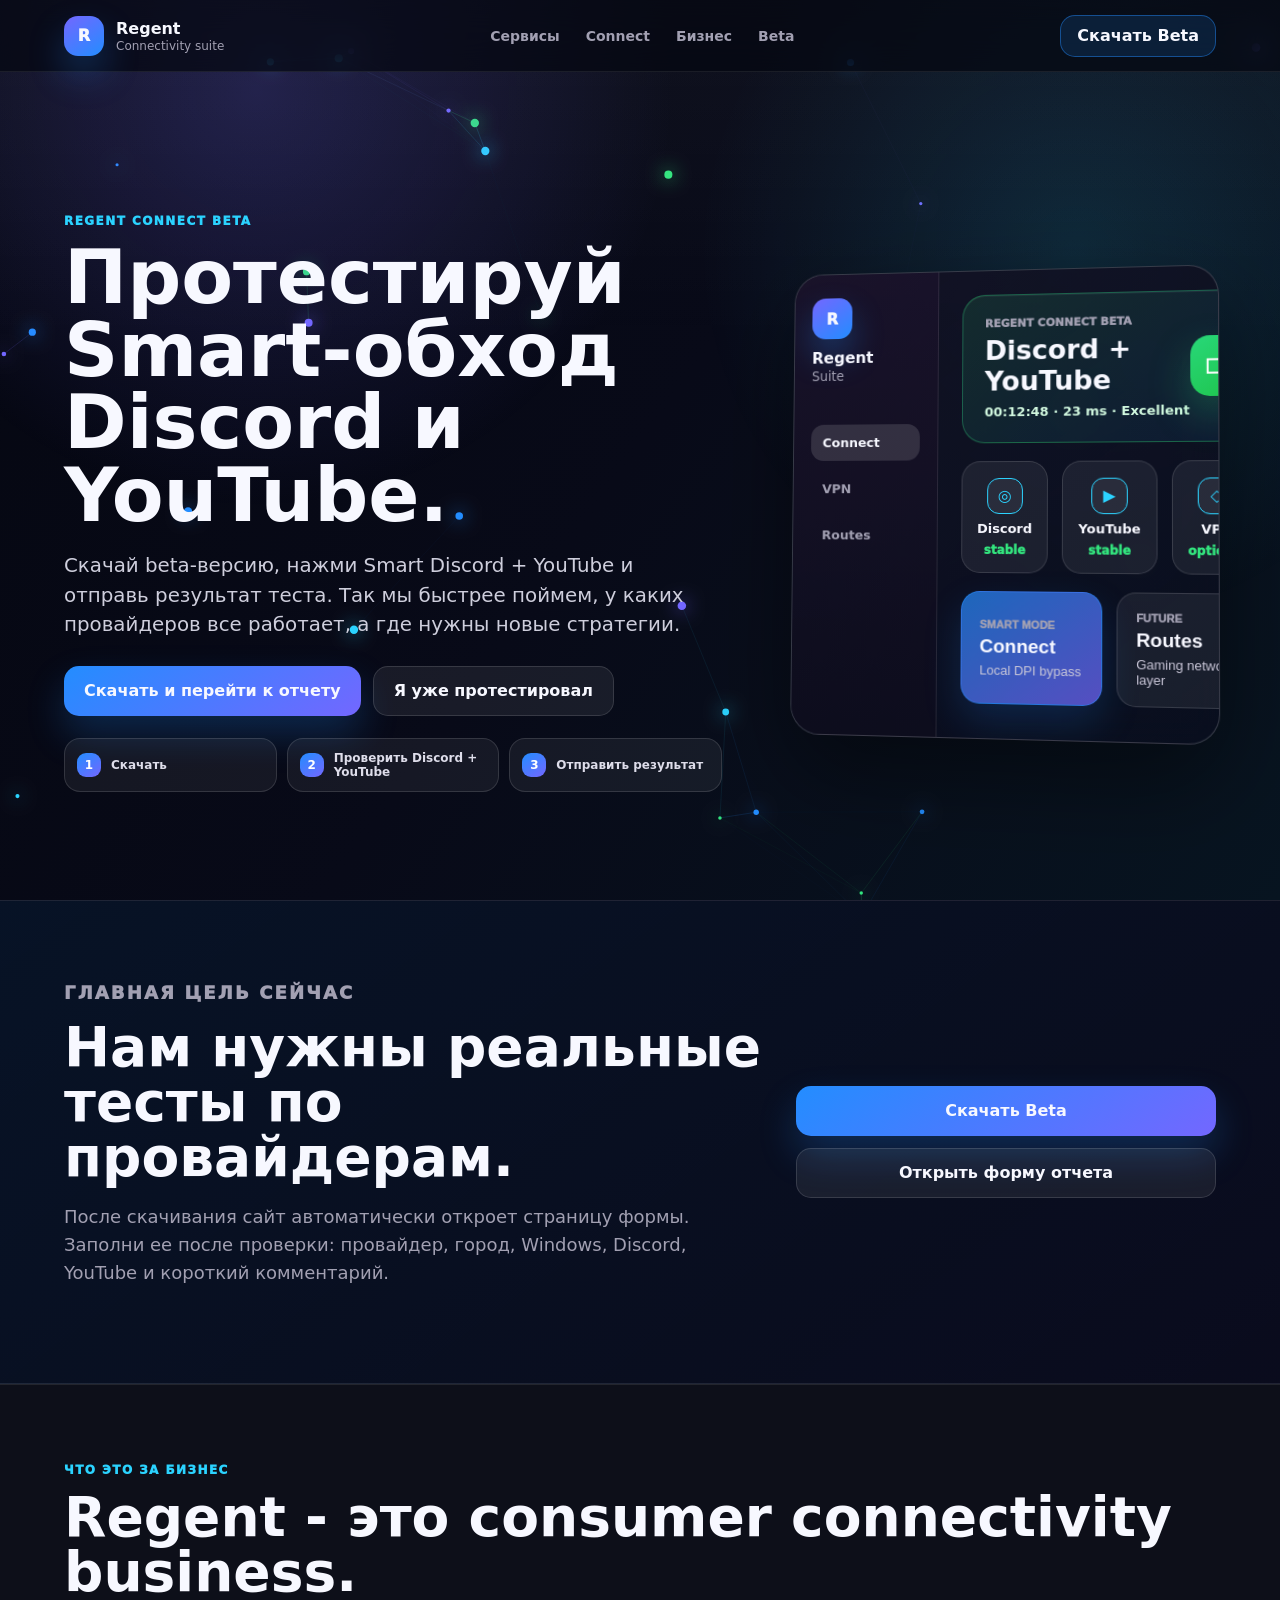
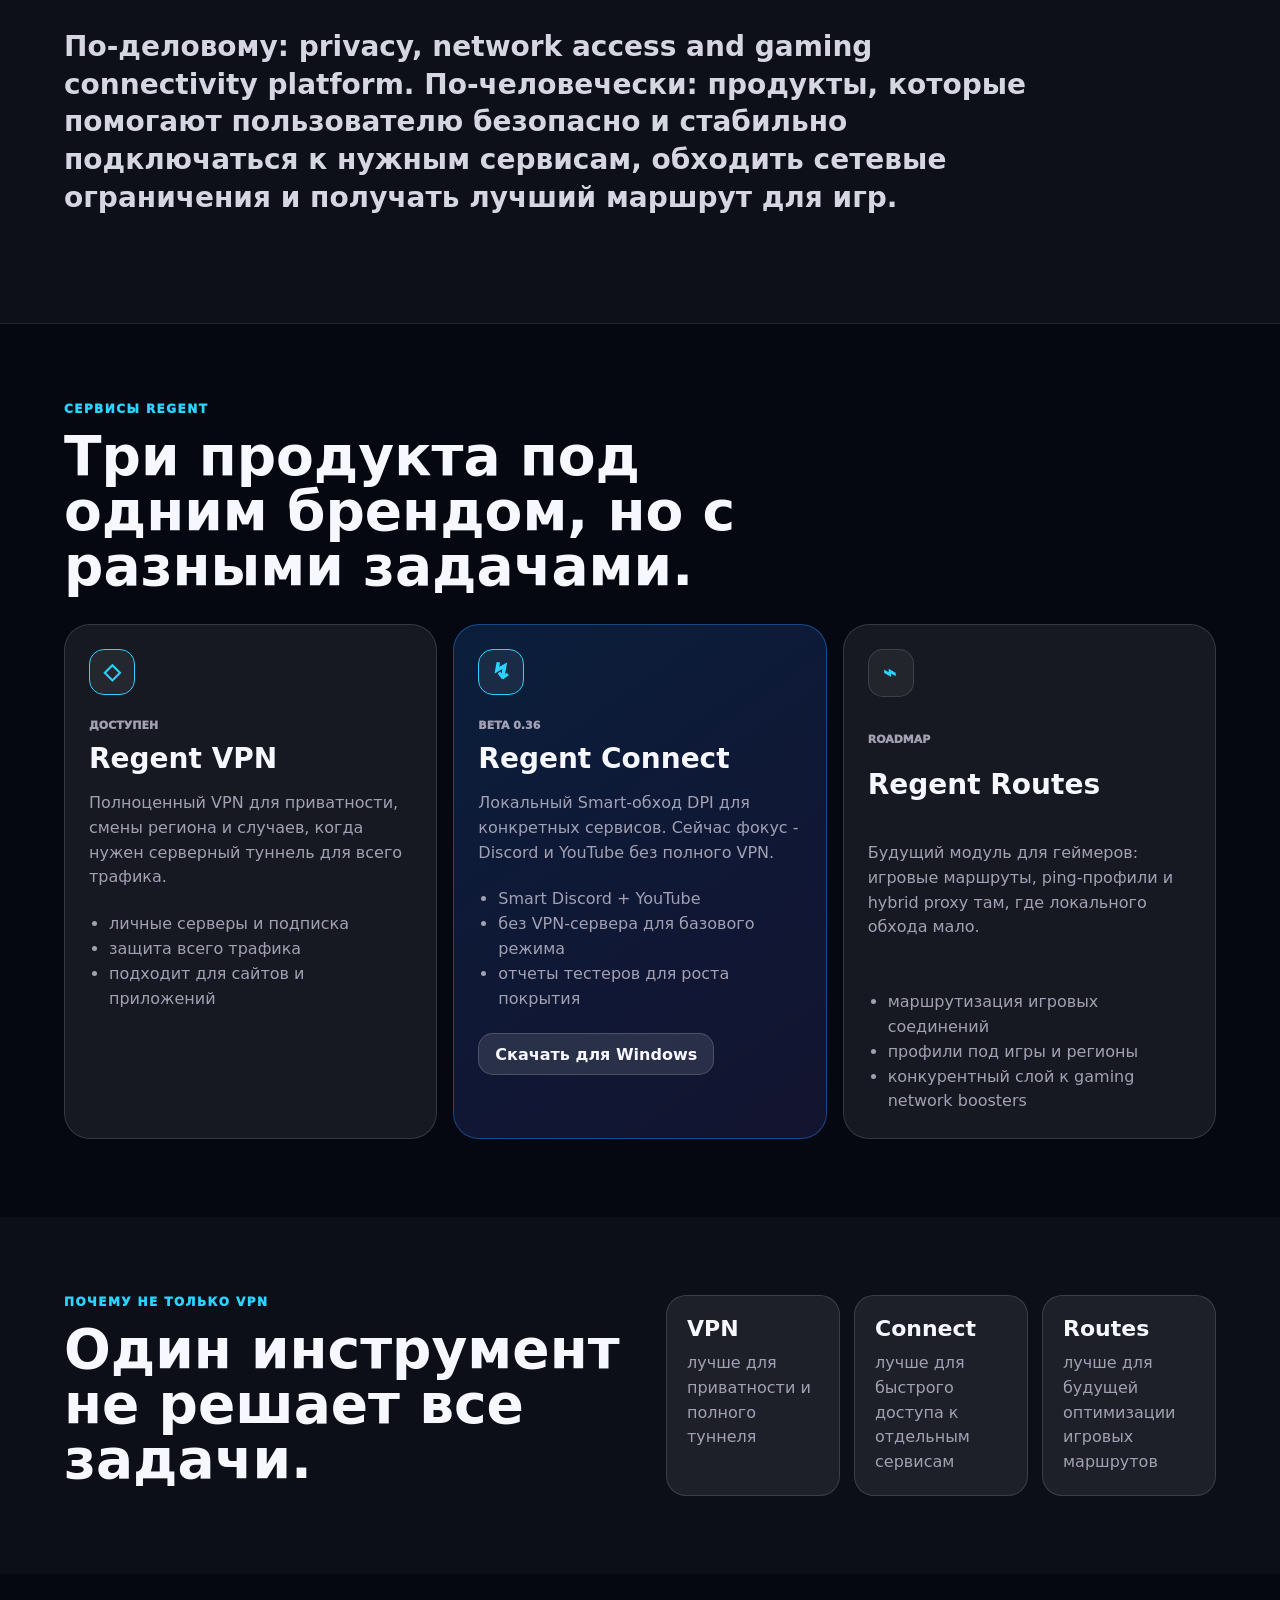
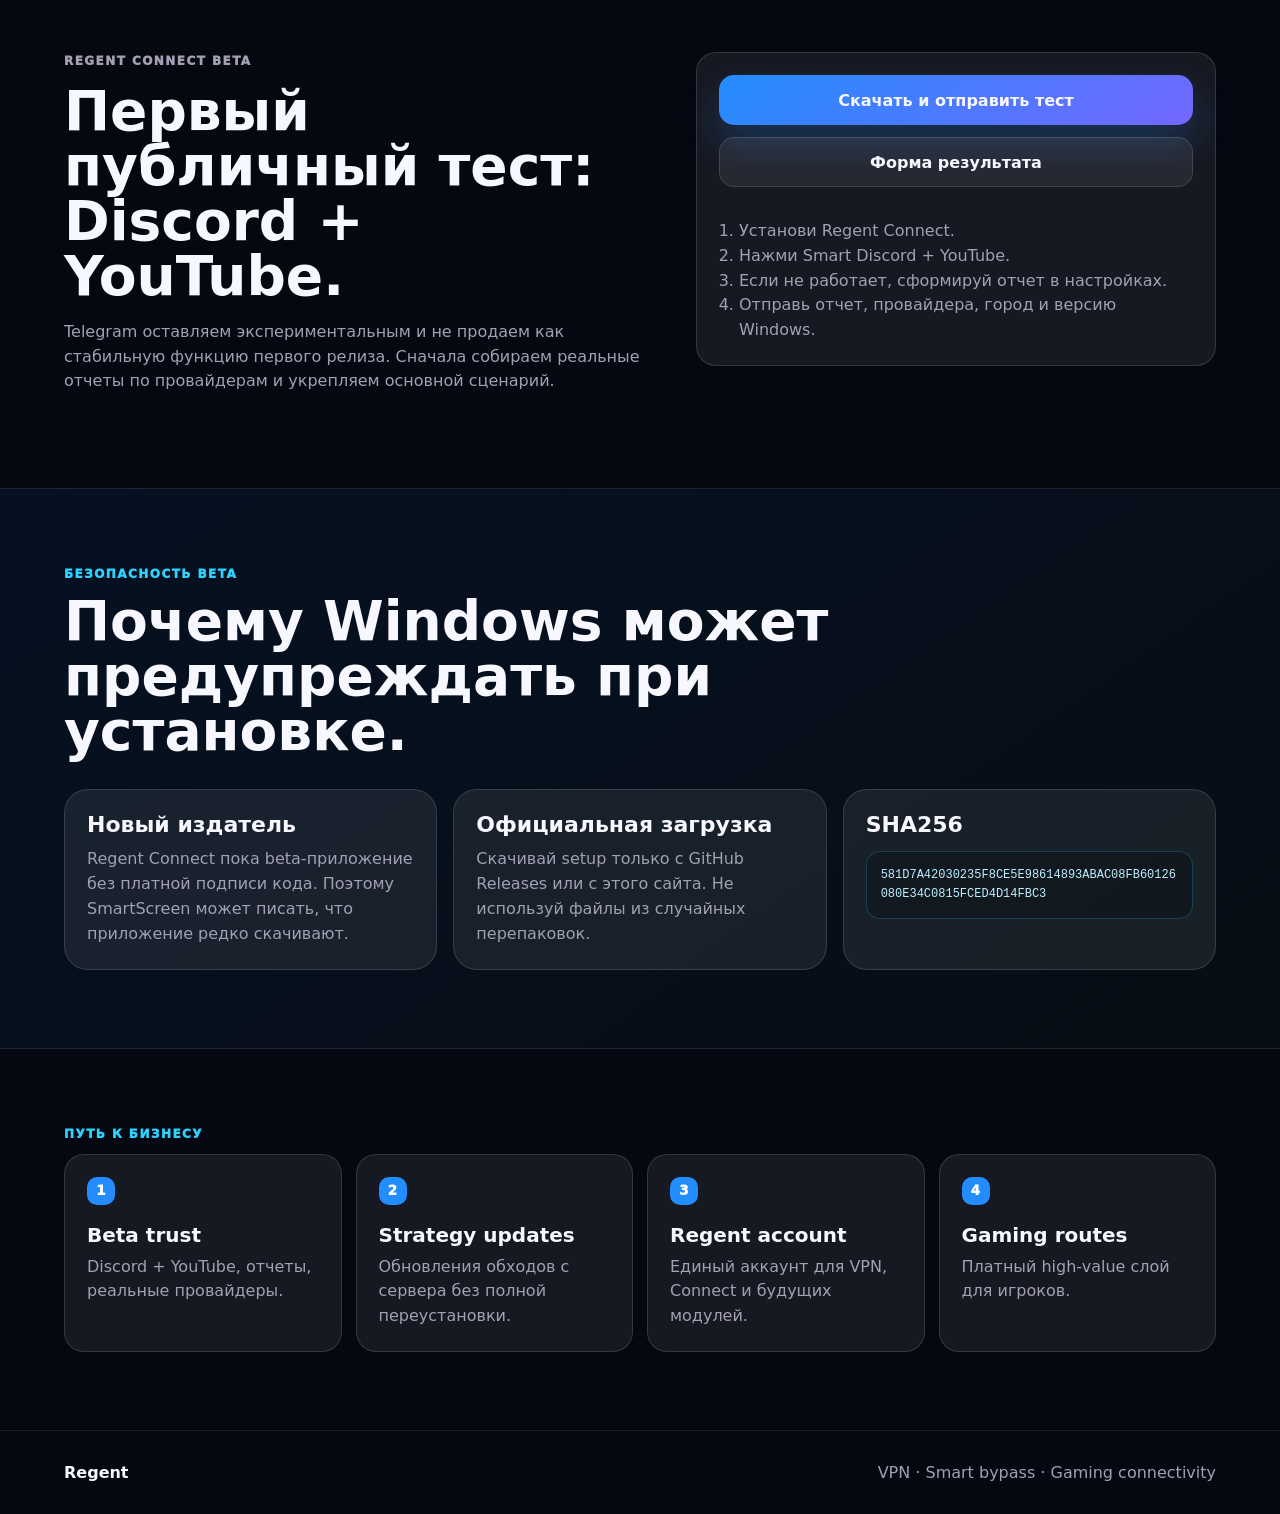
==== commit 43953ff3: "Add files via upload" ====
--- a/index.html
+++ b/index.html
@@ -21,18 +21,23 @@
       <a href="#business">Бизнес</a>
       <a href="beta.html">Beta</a>
     </nav>
-    <a class="nav-action" href="https://github.com/skylerthecreatator/regent-connect/releases/download/beta-0.36/RegentConnect-Setup-x64.exe" download>Скачать Connect</a>
+    <a class="nav-action" href="https://github.com/skylerthecreatator/regent-connect/releases/download/beta-0.36/RegentConnect-Setup-x64.exe" data-download-report>Скачать Beta</a>
   </header>
 
   <main id="top">
     <section class="hero">
       <div class="hero-copy">
-        <p class="eyebrow">Regent ecosystem</p>
-        <h1>Свободный доступ, приватность и стабильная связь для игр.</h1>
-        <p class="lead">Regent объединяет VPN, локальный Smart-обход для Discord и YouTube, а дальше - игровые маршруты и сетевую оптимизацию. Один бренд для людей, которым нужен нормальный интернет без ручной возни.</p>
+        <p class="eyebrow">Regent Connect beta</p>
+        <h1>Протестируй Smart-обход Discord и YouTube.</h1>
+        <p class="lead">Скачай beta-версию, нажми Smart Discord + YouTube и отправь результат теста. Так мы быстрее поймем, у каких провайдеров все работает, а где нужны новые стратегии.</p>
         <div class="hero-actions">
-          <a class="button primary" href="https://github.com/skylerthecreatator/regent-connect/releases/download/beta-0.36/RegentConnect-Setup-x64.exe" download>Скачать для Windows</a>
-          <a class="button secondary" href="#products">Смотреть сервисы</a>
+          <a class="button primary" href="https://github.com/skylerthecreatator/regent-connect/releases/download/beta-0.36/RegentConnect-Setup-x64.exe" data-download-report>Скачать и перейти к отчету</a>
+          <a class="button secondary" href="beta.html#send-result">Я уже протестировал</a>
+        </div>
+        <div class="beta-flow">
+          <span><b>1</b>Скачать</span>
+          <span><b>2</b>Проверить Discord + YouTube</span>
+          <span><b>3</b>Отправить результат</span>
         </div>
       </div>
 
@@ -69,6 +74,18 @@
       </section>
     </section>
 
+    <section class="beta-focus" id="beta-test">
+      <div>
+        <p class="eyebrow">Главная цель сейчас</p>
+        <h2>Нам нужны реальные тесты по провайдерам.</h2>
+        <p>После скачивания сайт автоматически откроет страницу формы. Заполни ее после проверки: провайдер, город, Windows, Discord, YouTube и короткий комментарий.</p>
+      </div>
+      <div class="beta-focus-actions">
+        <a class="button primary" href="https://github.com/skylerthecreatator/regent-connect/releases/download/beta-0.36/RegentConnect-Setup-x64.exe" data-download-report>Скачать Beta</a>
+        <a class="button secondary" href="beta.html#send-result">Открыть форму отчета</a>
+      </div>
+    </section>
+
     <section class="definition" id="business">
       <p class="eyebrow">Что это за бизнес</p>
       <h2>Regent - это consumer connectivity business.</h2>
@@ -104,7 +121,7 @@
             <li>без VPN-сервера для базового режима</li>
             <li>отчеты тестеров для роста покрытия</li>
           </ul>
-          <a class="mini-button" href="https://github.com/skylerthecreatator/regent-connect/releases/download/beta-0.36/RegentConnect-Setup-x64.exe" download>Скачать для Windows</a>
+          <a class="mini-button" href="https://github.com/skylerthecreatator/regent-connect/releases/download/beta-0.36/RegentConnect-Setup-x64.exe" data-download-report>Скачать для Windows</a>
         </article>
 
         <article class="product-card routes">
@@ -140,8 +157,8 @@
         <p>Telegram оставляем экспериментальным и не продаем как стабильную функцию первого релиза. Сначала собираем реальные отчеты по провайдерам и укрепляем основной сценарий.</p>
       </div>
       <div class="beta-panel">
-        <a class="button primary" href="https://github.com/skylerthecreatator/regent-connect/releases/download/beta-0.36/RegentConnect-Setup-x64.exe" download>Скачать Regent Connect</a>
-        <a class="button secondary" href="beta.html">Инструкция тестера</a>
+        <a class="button primary" href="https://github.com/skylerthecreatator/regent-connect/releases/download/beta-0.36/RegentConnect-Setup-x64.exe" data-download-report>Скачать и отправить тест</a>
+        <a class="button secondary" href="beta.html#send-result">Форма результата</a>
         <ol>
           <li>Установи Regent Connect.</li>
           <li>Нажми Smart Discord + YouTube.</li>
--- a/styles.css
+++ b/styles.css
@@ -197,6 +197,40 @@
   gap: 12px;
 }
 
+.beta-flow {
+  margin-top: 22px;
+  display: grid;
+  grid-template-columns: repeat(3, minmax(0, 1fr));
+  gap: 10px;
+  max-width: 680px;
+}
+
+.beta-flow span {
+  min-height: 54px;
+  padding: 10px 12px;
+  display: flex;
+  align-items: center;
+  gap: 10px;
+  border: 1px solid var(--line);
+  border-radius: 16px;
+  color: #deddea;
+  background: rgba(255,255,255,.06);
+  font-size: 12px;
+  font-weight: 850;
+}
+
+.beta-flow b {
+  width: 24px;
+  height: 24px;
+  flex: 0 0 auto;
+  display: grid;
+  place-items: center;
+  border-radius: 9px;
+  color: white;
+  background: linear-gradient(145deg, var(--blue), var(--violet));
+  font-size: 12px;
+}
+
 .signal-card {
   min-height: 438px;
   padding: 24px;
@@ -570,6 +604,7 @@
 .beta,
 .roadmap,
 .trust,
+.beta-focus,
 .tester-section {
   padding: 78px clamp(18px, 5vw, 76px);
 }
@@ -618,6 +653,36 @@
   border-top: 1px solid rgba(255,255,255,.09);
   border-bottom: 1px solid rgba(255,255,255,.09);
   background: rgba(255,255,255,.035);
+}
+
+.beta-focus {
+  display: grid;
+  grid-template-columns: minmax(320px, 760px) minmax(260px, 420px);
+  gap: 34px;
+  align-items: center;
+  border-top: 1px solid rgba(255,255,255,.09);
+  border-bottom: 1px solid rgba(255,255,255,.09);
+  background: linear-gradient(145deg, rgba(35,141,255,.09), rgba(115,103,255,.05));
+}
+
+.beta-focus h2 {
+  max-width: 780px;
+}
+
+.beta-focus p {
+  max-width: 720px;
+  color: var(--muted);
+  font-size: 18px;
+  line-height: 1.55;
+}
+
+.beta-focus-actions {
+  display: grid;
+  gap: 12px;
+}
+
+.beta-focus-actions .button {
+  width: 100%;
 }
 
 .definition p:last-child {
@@ -915,6 +980,7 @@
   .nav-shell nav { display: none; }
   .hero,
   .tester-hero,
+  .beta-focus,
   .why,
   .beta {
     grid-template-columns: 1fr;
@@ -967,6 +1033,7 @@
     grid-template-columns: 1fr;
   }
   .metrics,
+  .beta-flow,
   .product-grid,
   .why-grid,
   .tester-grid,
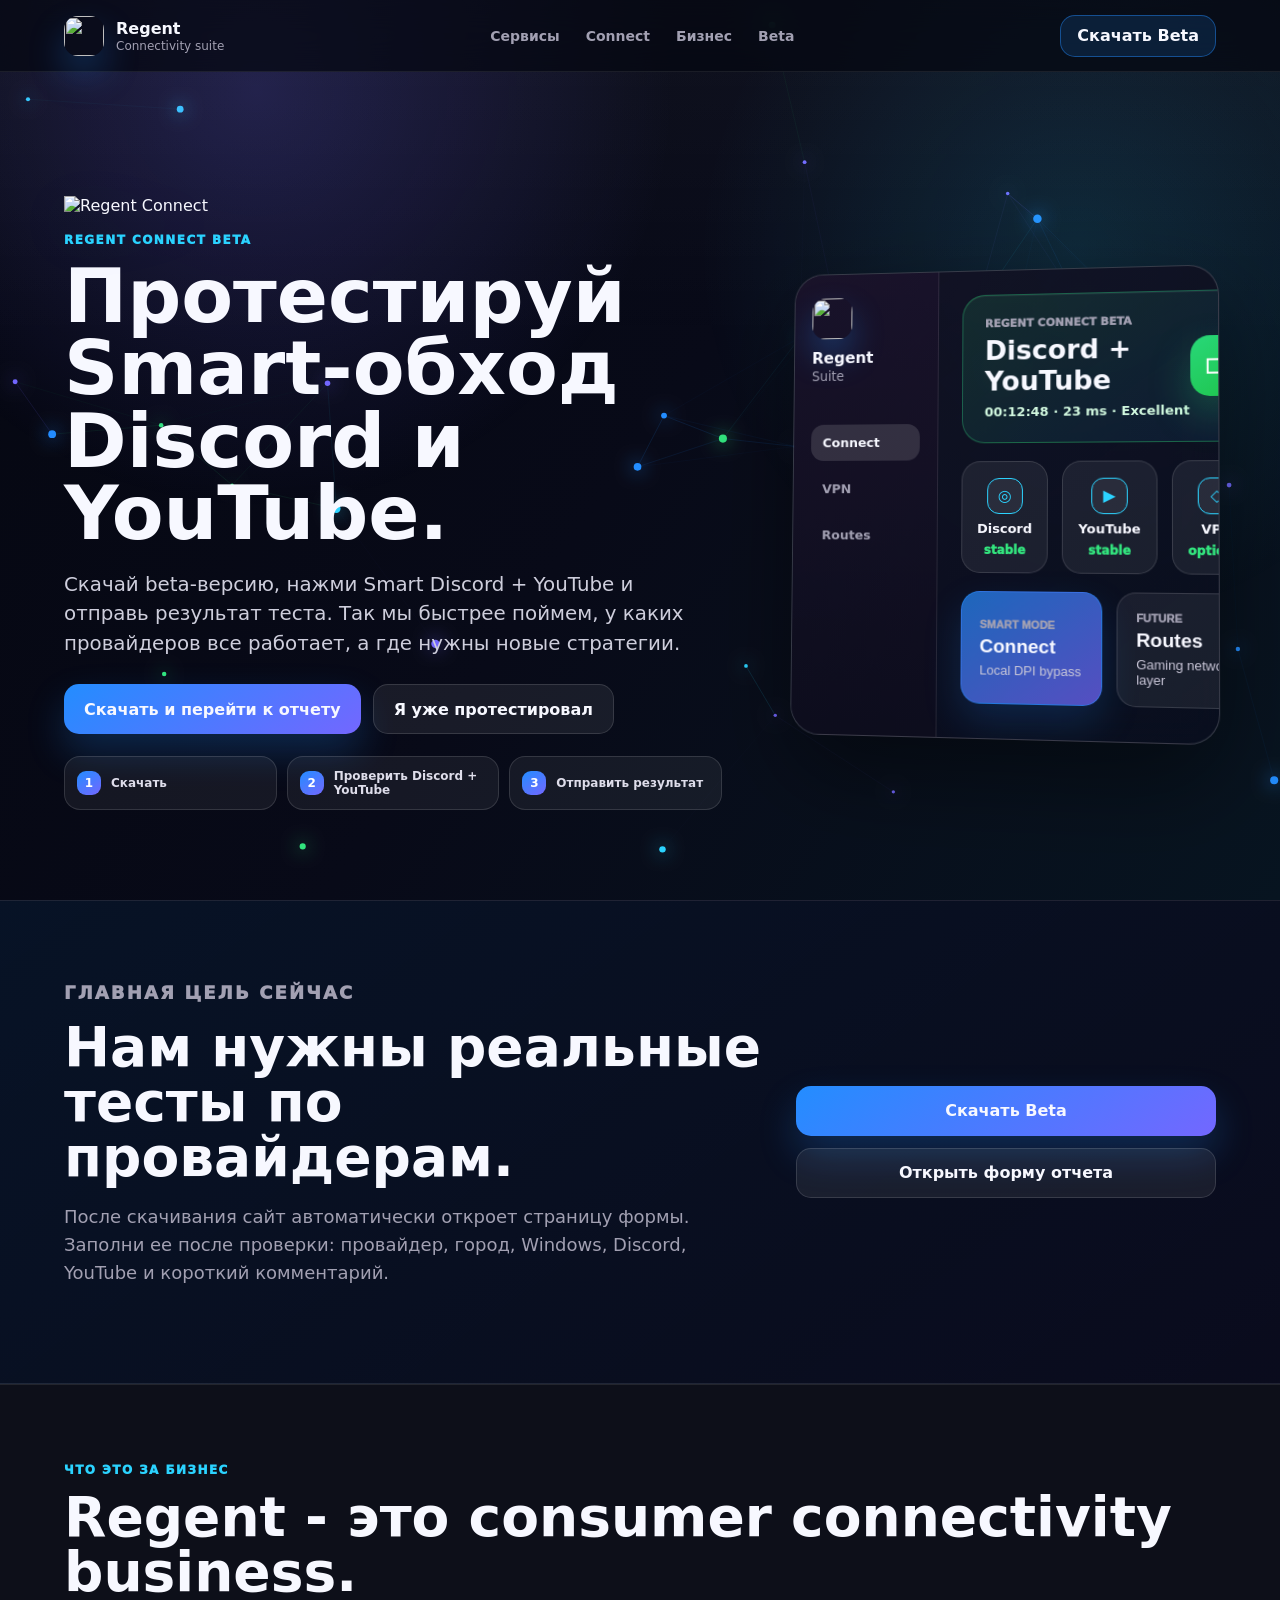
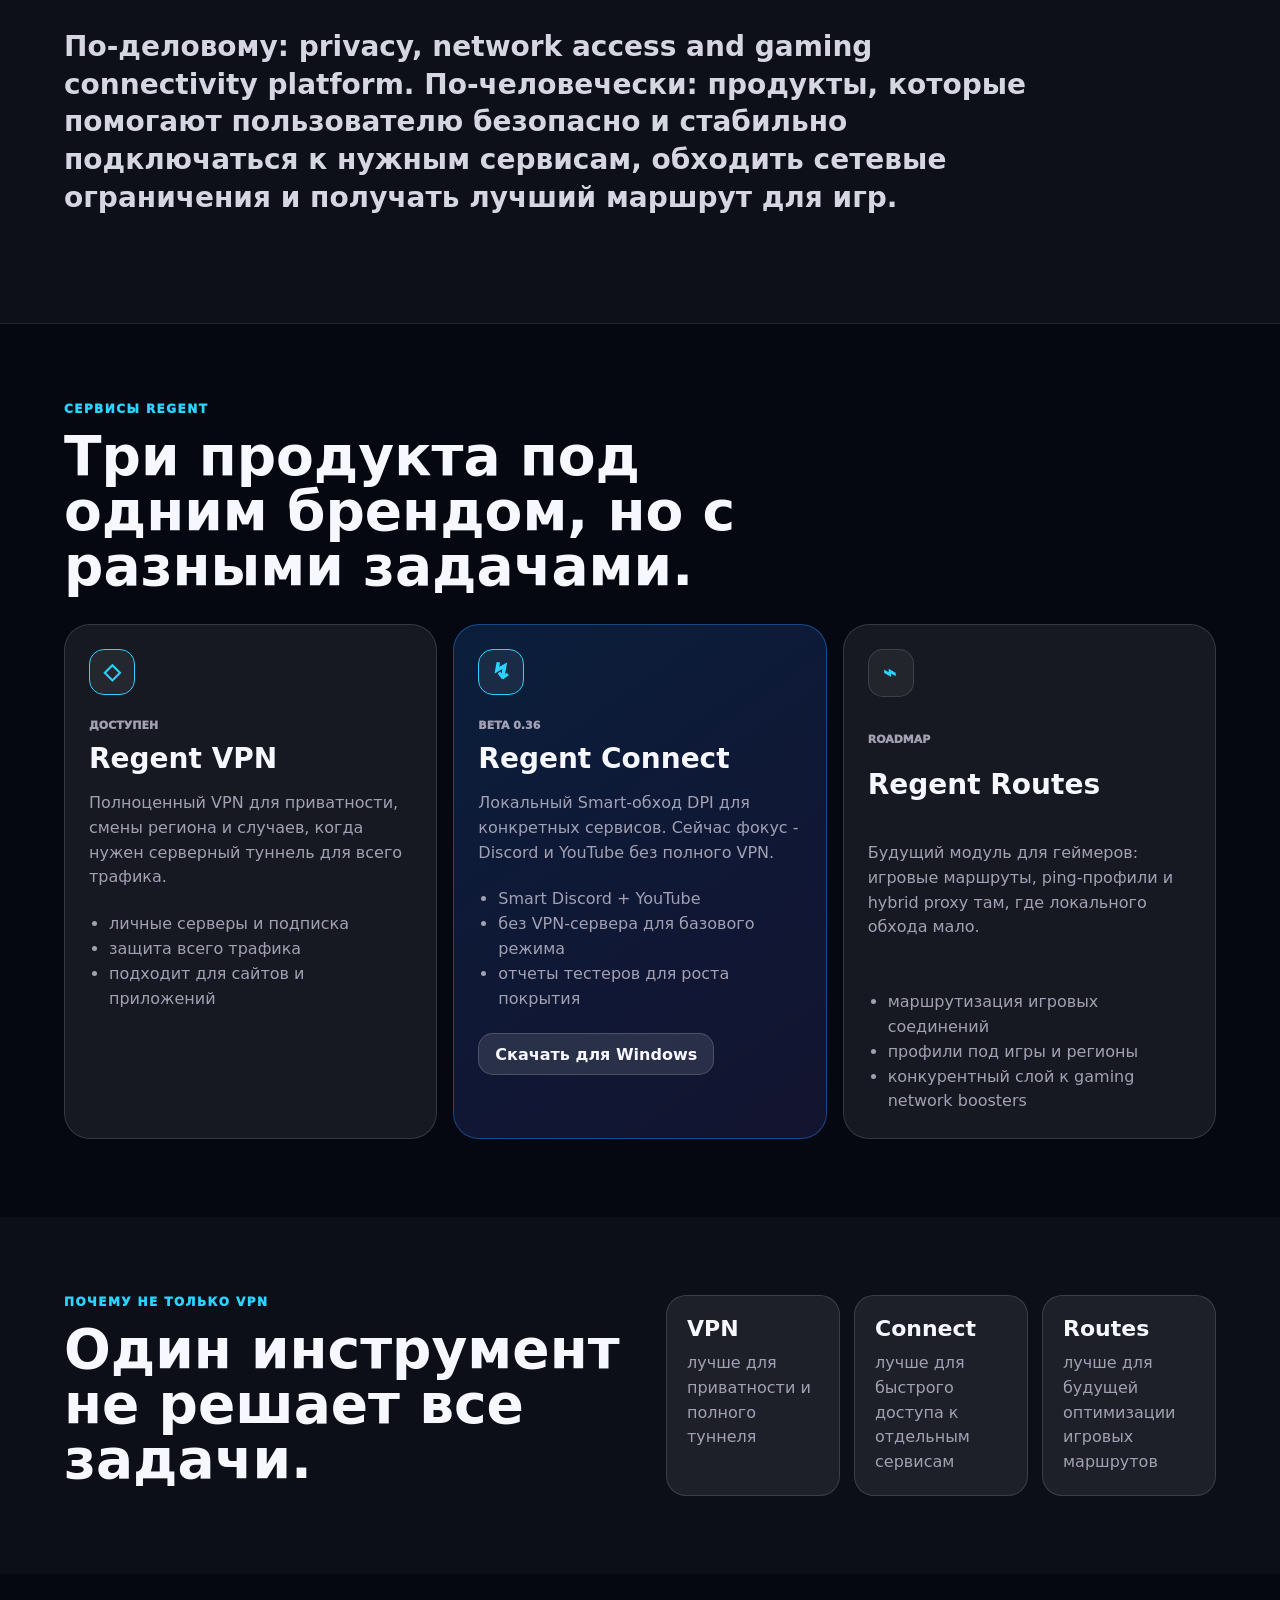
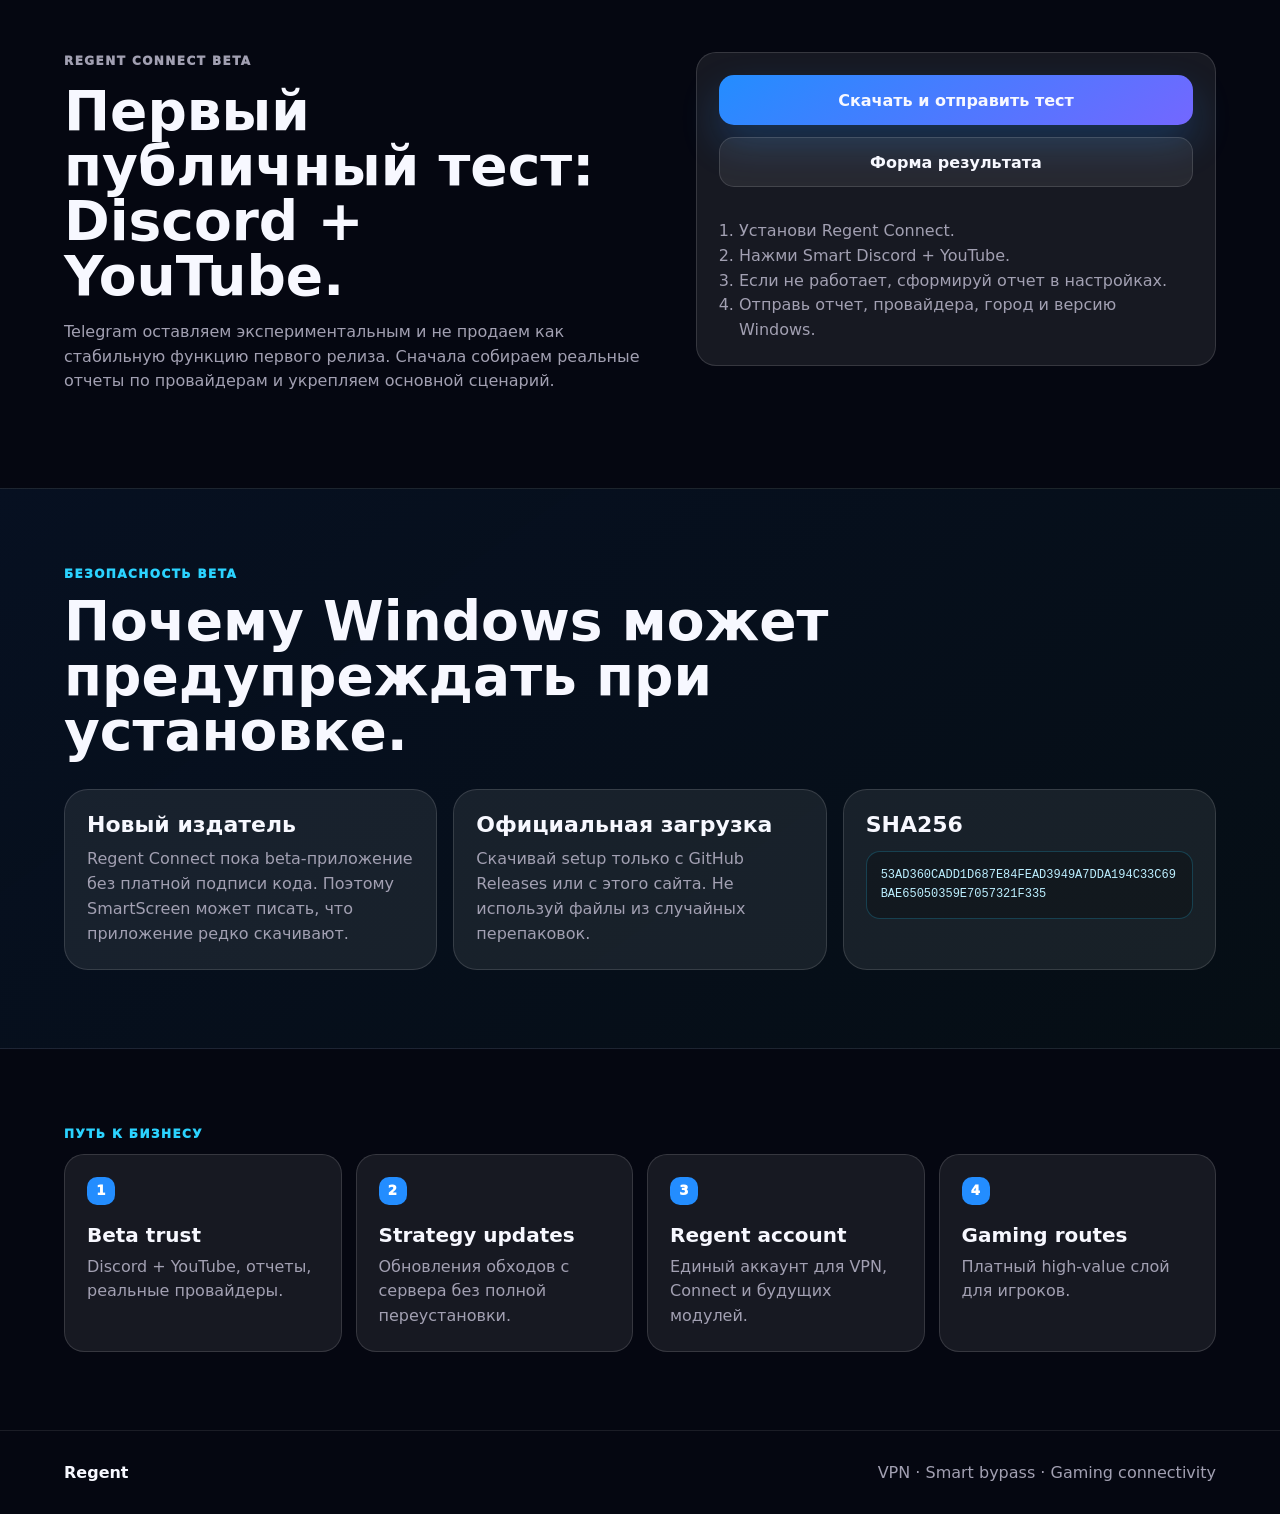
==== commit 4cf31d9e: "Add files via upload" ====
--- a/index.html
+++ b/index.html
@@ -1,10 +1,12 @@
-<!doctype html>
+﻿<!doctype html>
 <html lang="ru">
 <head>
   <meta charset="utf-8">
   <meta name="viewport" content="width=device-width, initial-scale=1">
   <title>Regent - VPN, Connect and gaming routes</title>
   <meta name="description" content="Regent is a connectivity brand: VPN, local smart bypass for Discord and YouTube, and future gaming routes.">
+  <link rel="icon" href="assets/brand/favicon.ico">
+  <link rel="apple-touch-icon" href="assets/brand/regent-connect-icon.png">
   <link rel="stylesheet" href="styles.css">
 </head>
 <body>
@@ -12,7 +14,7 @@
 
   <header class="nav-shell">
     <a class="brand" href="#top" aria-label="Regent">
-      <span class="brand-mark">R</span>
+      <span class="brand-mark image"><img src="assets/brand/regent-connect-icon.png" alt=""></span>
       <span><b>Regent</b><small>Connectivity suite</small></span>
     </a>
     <nav>
@@ -21,17 +23,18 @@
       <a href="#business">Бизнес</a>
       <a href="beta.html">Beta</a>
     </nav>
-    <a class="nav-action" href="https://github.com/skylerthecreatator/regent-connect/releases/download/beta-0.36/RegentConnect-Setup-x64.exe" data-download-report>Скачать Beta</a>
+    <a class="nav-action" href="https://github.com/skylerthecreatator/regent-connect/releases/download/beta-0.37/RegentConnect-Setup-x64.exe" data-download-report>Скачать Beta</a>
   </header>
 
   <main id="top">
     <section class="hero">
       <div class="hero-copy">
+        <img class="hero-wordmark" src="assets/brand/regent-connect-wordmark.png" alt="Regent Connect">
         <p class="eyebrow">Regent Connect beta</p>
         <h1>Протестируй Smart-обход Discord и YouTube.</h1>
         <p class="lead">Скачай beta-версию, нажми Smart Discord + YouTube и отправь результат теста. Так мы быстрее поймем, у каких провайдеров все работает, а где нужны новые стратегии.</p>
         <div class="hero-actions">
-          <a class="button primary" href="https://github.com/skylerthecreatator/regent-connect/releases/download/beta-0.36/RegentConnect-Setup-x64.exe" data-download-report>Скачать и перейти к отчету</a>
+          <a class="button primary" href="https://github.com/skylerthecreatator/regent-connect/releases/download/beta-0.37/RegentConnect-Setup-x64.exe" data-download-report>Скачать и перейти к отчету</a>
           <a class="button secondary" href="beta.html#send-result">Я уже протестировал</a>
         </div>
         <div class="beta-flow">
@@ -43,7 +46,7 @@
 
       <section class="product-window" aria-label="Regent app preview">
         <aside>
-          <span class="app-logo">R</span>
+          <span class="app-logo image"><img src="assets/brand/regent-connect-icon.png" alt=""></span>
           <b>Regent</b>
           <small>Suite</small>
           <nav>
@@ -81,7 +84,7 @@
         <p>После скачивания сайт автоматически откроет страницу формы. Заполни ее после проверки: провайдер, город, Windows, Discord, YouTube и короткий комментарий.</p>
       </div>
       <div class="beta-focus-actions">
-        <a class="button primary" href="https://github.com/skylerthecreatator/regent-connect/releases/download/beta-0.36/RegentConnect-Setup-x64.exe" data-download-report>Скачать Beta</a>
+        <a class="button primary" href="https://github.com/skylerthecreatator/regent-connect/releases/download/beta-0.37/RegentConnect-Setup-x64.exe" data-download-report>Скачать Beta</a>
         <a class="button secondary" href="beta.html#send-result">Открыть форму отчета</a>
       </div>
     </section>
@@ -121,7 +124,7 @@
             <li>без VPN-сервера для базового режима</li>
             <li>отчеты тестеров для роста покрытия</li>
           </ul>
-          <a class="mini-button" href="https://github.com/skylerthecreatator/regent-connect/releases/download/beta-0.36/RegentConnect-Setup-x64.exe" data-download-report>Скачать для Windows</a>
+          <a class="mini-button" href="https://github.com/skylerthecreatator/regent-connect/releases/download/beta-0.37/RegentConnect-Setup-x64.exe" data-download-report>Скачать для Windows</a>
         </article>
 
         <article class="product-card routes">
@@ -157,7 +160,7 @@
         <p>Telegram оставляем экспериментальным и не продаем как стабильную функцию первого релиза. Сначала собираем реальные отчеты по провайдерам и укрепляем основной сценарий.</p>
       </div>
       <div class="beta-panel">
-        <a class="button primary" href="https://github.com/skylerthecreatator/regent-connect/releases/download/beta-0.36/RegentConnect-Setup-x64.exe" data-download-report>Скачать и отправить тест</a>
+        <a class="button primary" href="https://github.com/skylerthecreatator/regent-connect/releases/download/beta-0.37/RegentConnect-Setup-x64.exe" data-download-report>Скачать и отправить тест</a>
         <a class="button secondary" href="beta.html#send-result">Форма результата</a>
         <ol>
           <li>Установи Regent Connect.</li>
@@ -184,7 +187,7 @@
         </article>
         <article>
           <b>SHA256</b>
-          <code>581D7A42030235F8CE5E98614893ABAC08FB60126080E34C0815FCED4D14FBC3</code>
+          <code>53AD360CADD1D687E84FEAD3949A7DDA194C33C69BAE65050359E7057321F335</code>
         </article>
       </div>
     </section>
@@ -208,3 +211,4 @@
   <script src="site.js"></script>
 </body>
 </html>
+
--- a/styles.css
+++ b/styles.css
@@ -83,6 +83,19 @@
   font-weight: 950;
 }
 
+.brand-mark.image {
+  overflow: hidden;
+  background: transparent;
+}
+
+.brand-mark.image img,
+.app-logo.image img {
+  width: 100%;
+  height: 100%;
+  display: block;
+  object-fit: cover;
+}
+
 .brand small {
   display: block;
   margin-top: 1px;
@@ -174,6 +187,18 @@
   max-width: 700px;
   font-size: clamp(44px, 5.9vw, 82px);
   line-height: .96;
+}
+
+.hero-wordmark {
+  width: min(430px, 74vw);
+  height: auto;
+  display: block;
+  margin: 0 0 18px;
+  filter: drop-shadow(0 18px 38px rgba(35, 141, 255, .12));
+}
+
+.hero-wordmark.tester {
+  width: min(390px, 76vw);
 }
 
 h2 {
@@ -438,6 +463,11 @@
   background: linear-gradient(145deg, var(--violet), var(--blue));
   box-shadow: 0 17px 34px rgba(35,141,255,.3);
   font-weight: 950;
+}
+
+.app-logo.image {
+  overflow: hidden;
+  background: transparent;
 }
 
 .product-window aside b,
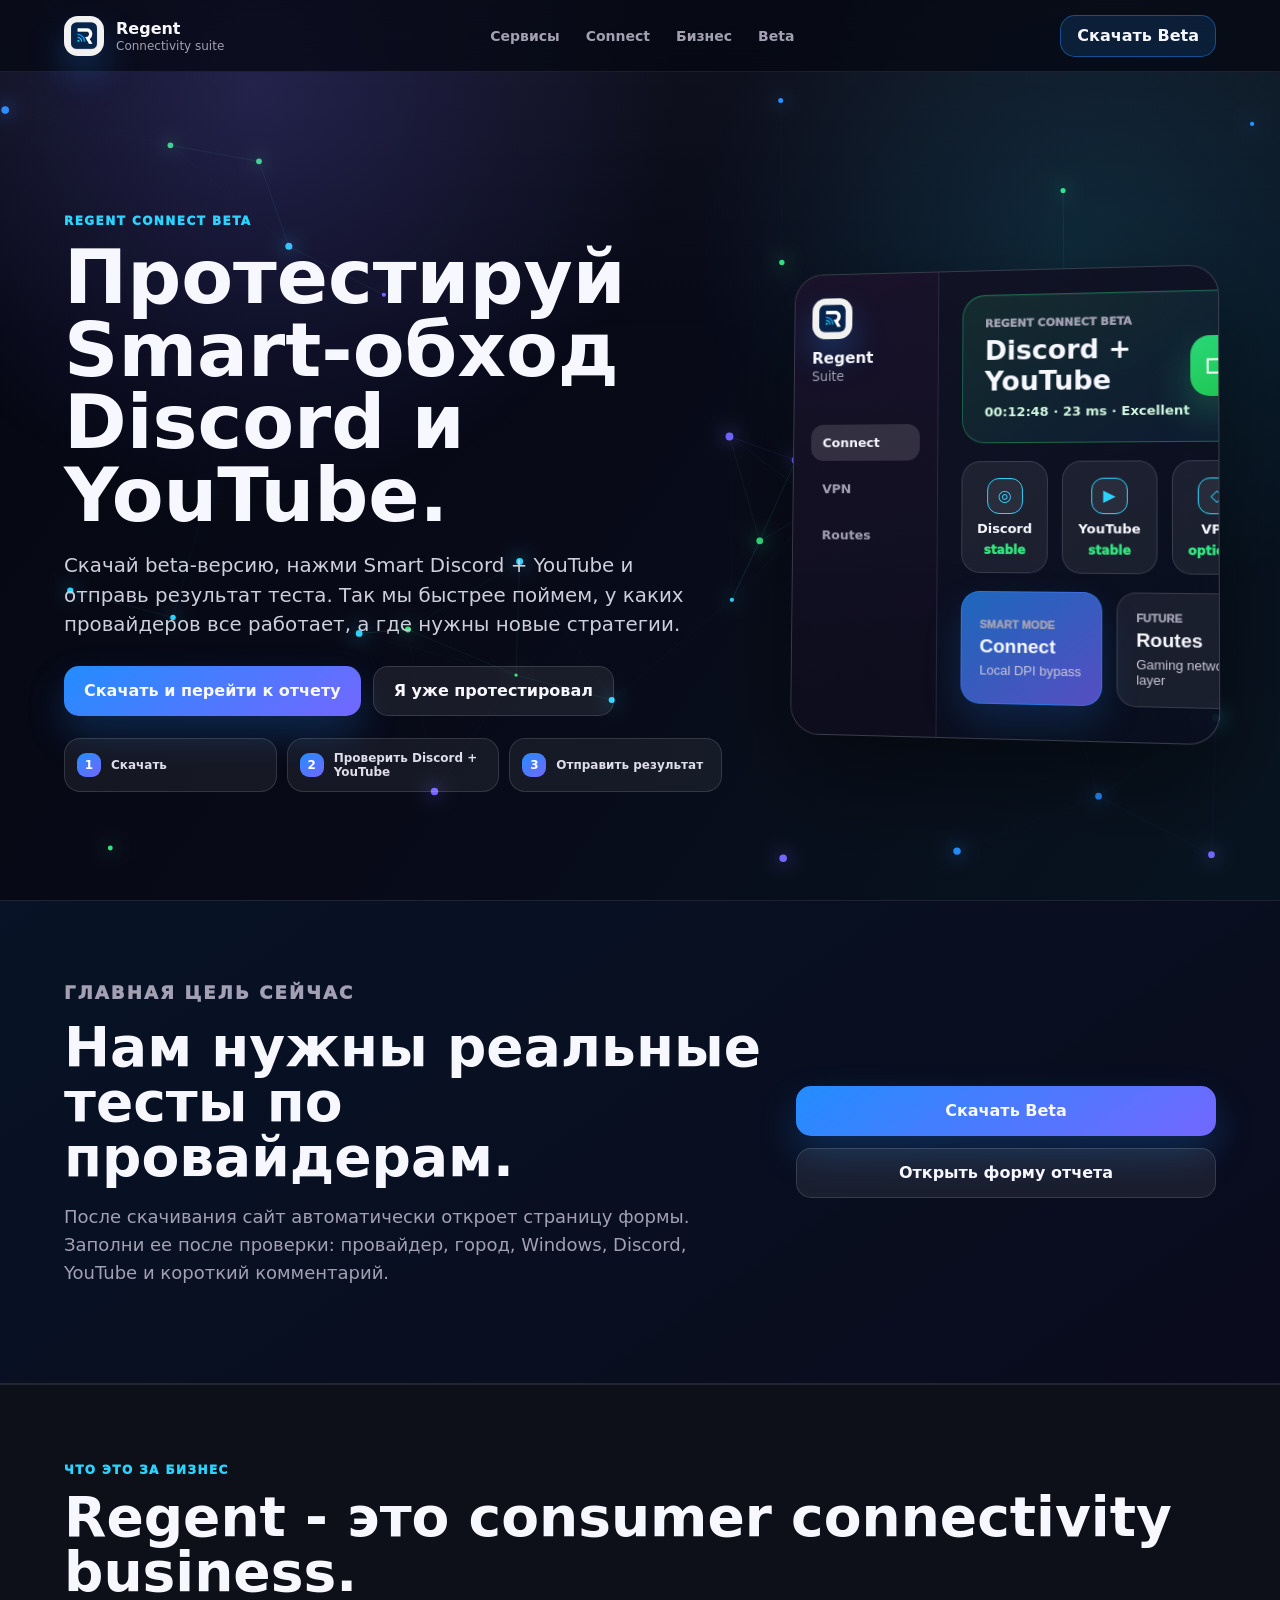
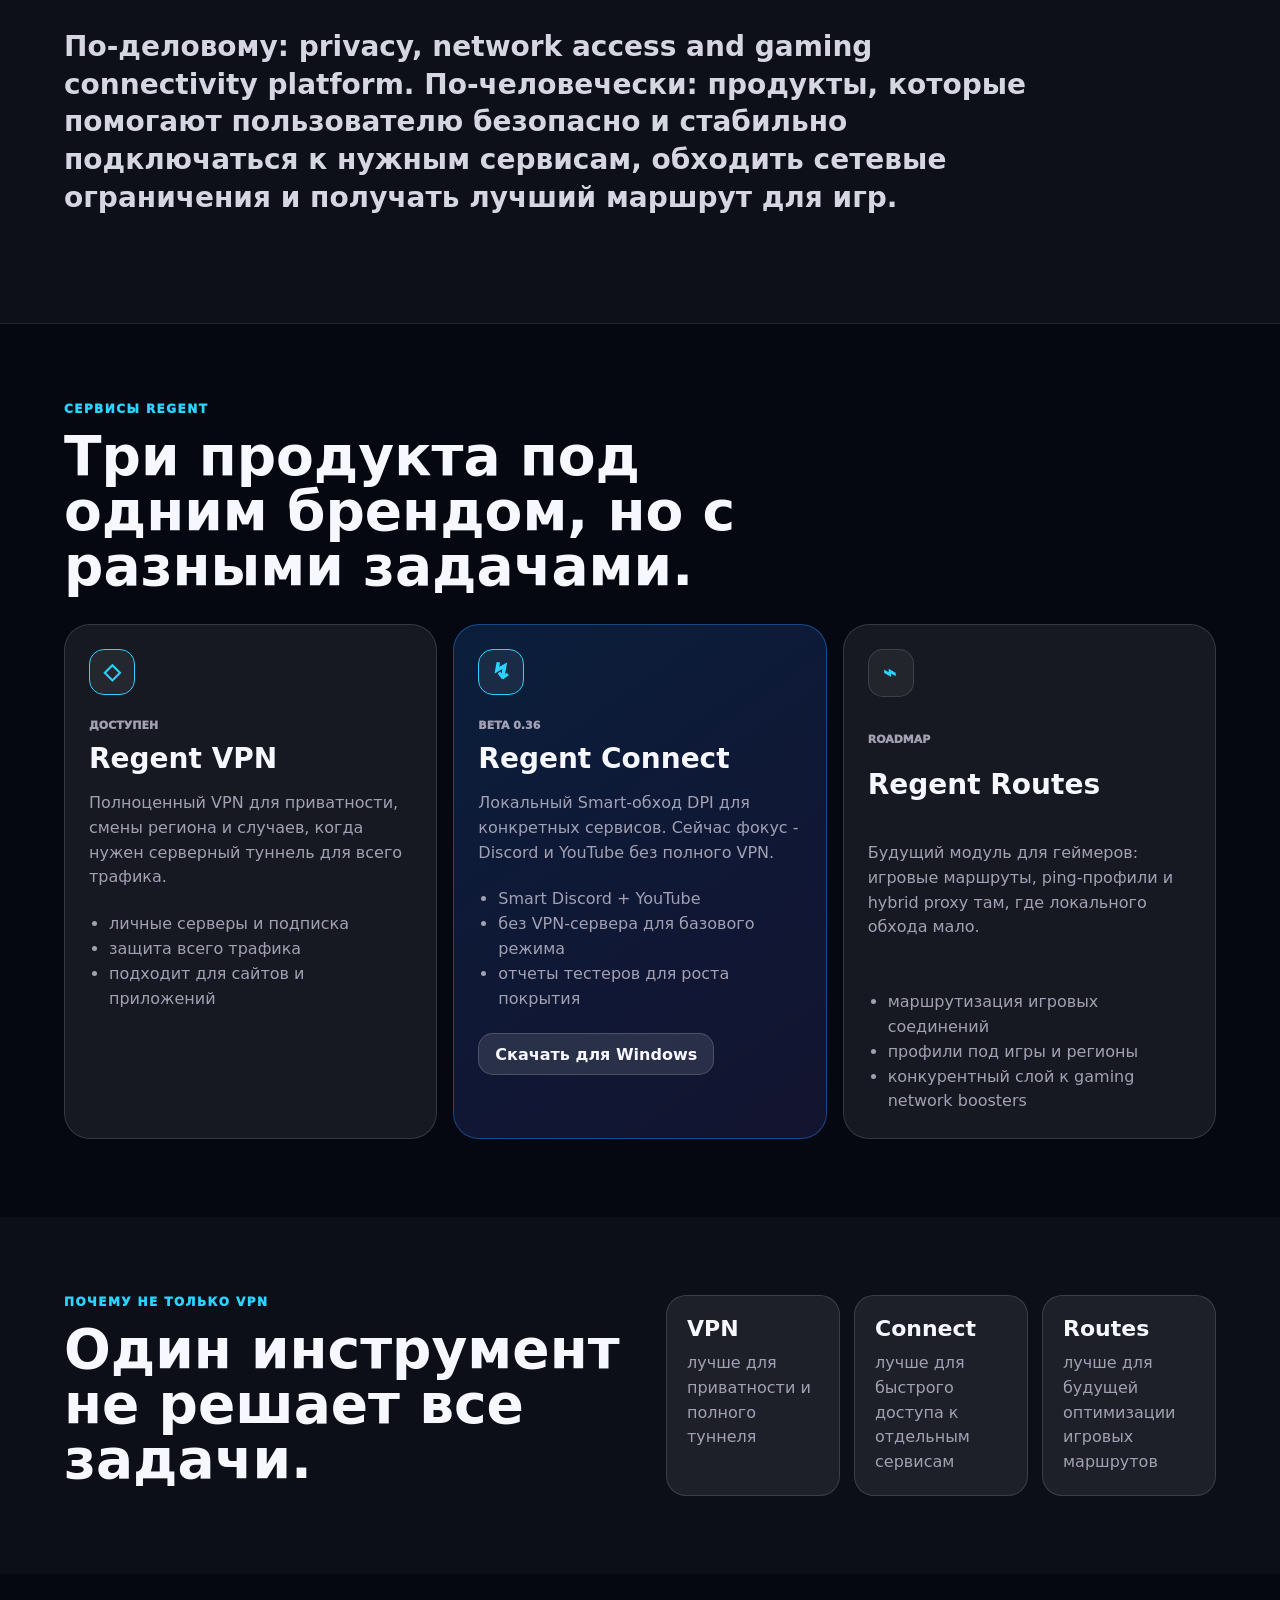
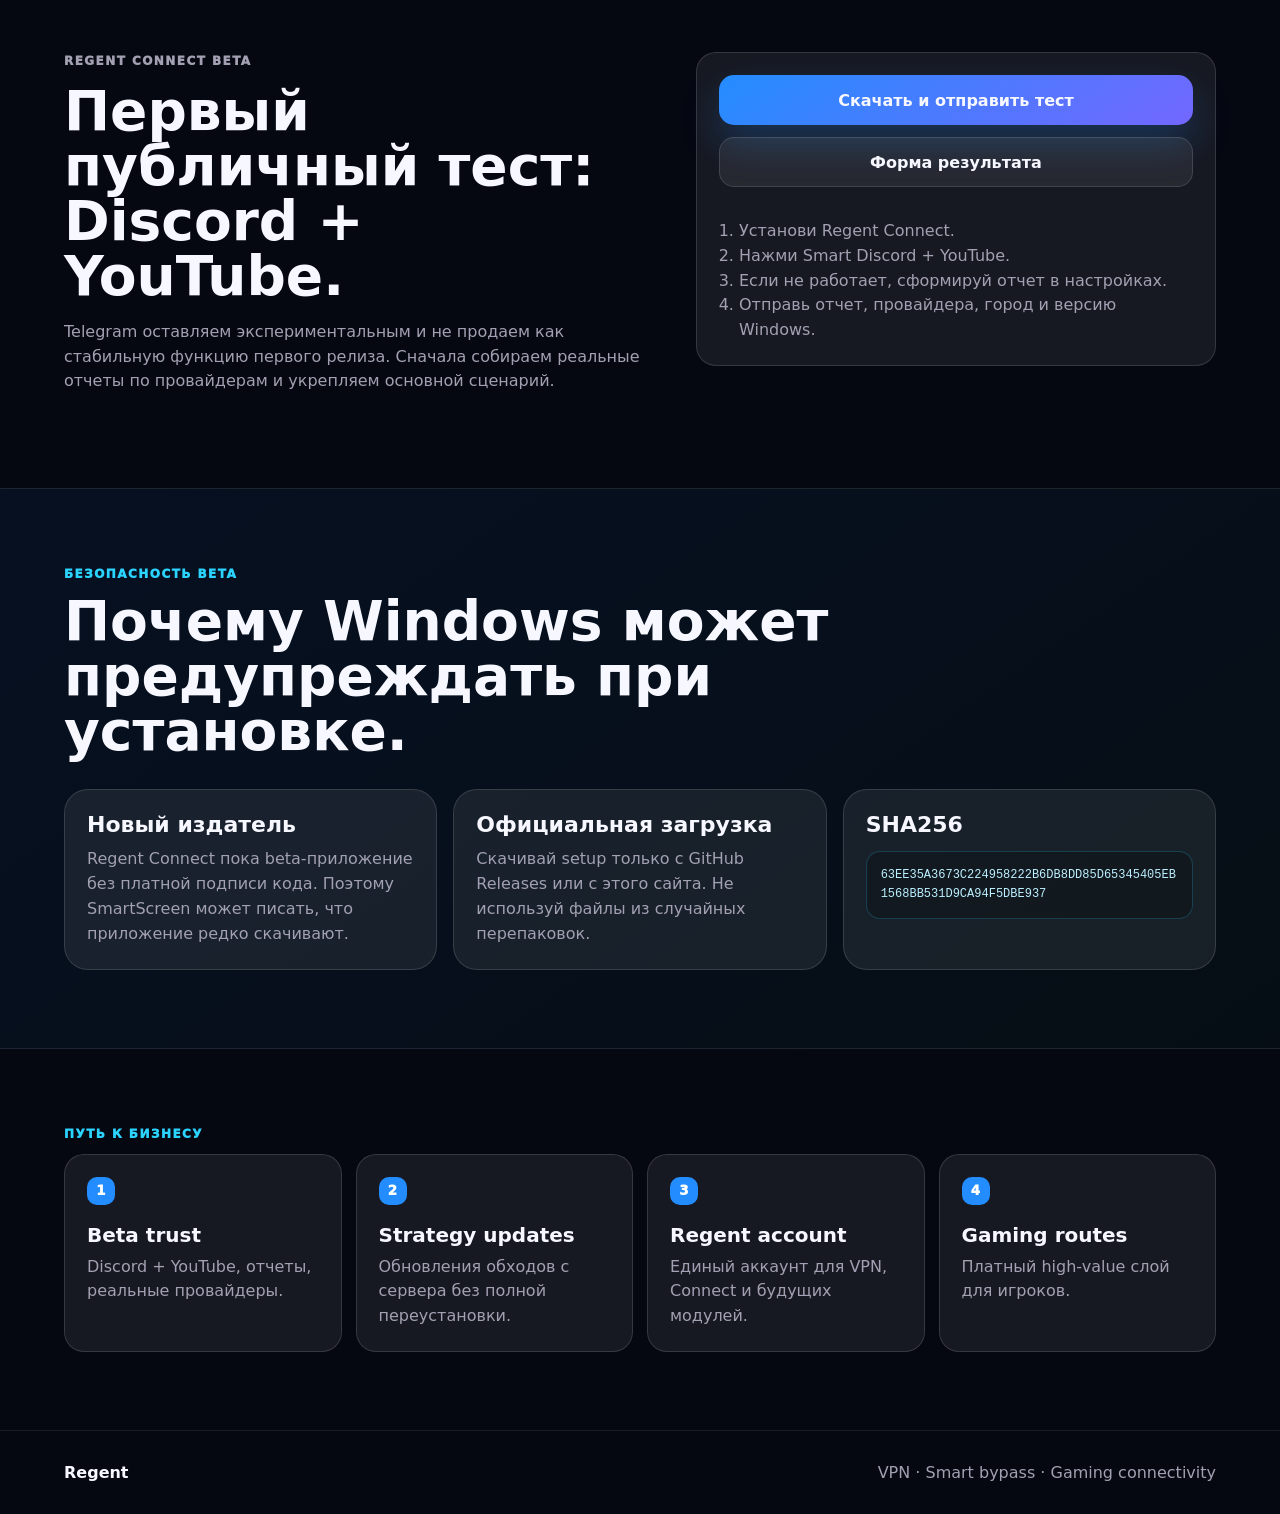
==== commit 64c6a9e5: "Add files via upload" ====
--- a/index.html
+++ b/index.html
@@ -23,18 +23,17 @@
       <a href="#business">Бизнес</a>
       <a href="beta.html">Beta</a>
     </nav>
-    <a class="nav-action" href="https://github.com/skylerthecreatator/regent-connect/releases/download/beta-0.37/RegentConnect-Setup-x64.exe" data-download-report>Скачать Beta</a>
+    <a class="nav-action" href="https://github.com/skylerthecreatator/regent-connect/releases/download/beta-0.38/RegentConnect-Setup-x64.exe" data-download-report>Скачать Beta</a>
   </header>
 
   <main id="top">
     <section class="hero">
       <div class="hero-copy">
-        <img class="hero-wordmark" src="assets/brand/regent-connect-wordmark.png" alt="Regent Connect">
         <p class="eyebrow">Regent Connect beta</p>
         <h1>Протестируй Smart-обход Discord и YouTube.</h1>
         <p class="lead">Скачай beta-версию, нажми Smart Discord + YouTube и отправь результат теста. Так мы быстрее поймем, у каких провайдеров все работает, а где нужны новые стратегии.</p>
         <div class="hero-actions">
-          <a class="button primary" href="https://github.com/skylerthecreatator/regent-connect/releases/download/beta-0.37/RegentConnect-Setup-x64.exe" data-download-report>Скачать и перейти к отчету</a>
+          <a class="button primary" href="https://github.com/skylerthecreatator/regent-connect/releases/download/beta-0.38/RegentConnect-Setup-x64.exe" data-download-report>Скачать и перейти к отчету</a>
           <a class="button secondary" href="beta.html#send-result">Я уже протестировал</a>
         </div>
         <div class="beta-flow">
@@ -84,7 +83,7 @@
         <p>После скачивания сайт автоматически откроет страницу формы. Заполни ее после проверки: провайдер, город, Windows, Discord, YouTube и короткий комментарий.</p>
       </div>
       <div class="beta-focus-actions">
-        <a class="button primary" href="https://github.com/skylerthecreatator/regent-connect/releases/download/beta-0.37/RegentConnect-Setup-x64.exe" data-download-report>Скачать Beta</a>
+        <a class="button primary" href="https://github.com/skylerthecreatator/regent-connect/releases/download/beta-0.38/RegentConnect-Setup-x64.exe" data-download-report>Скачать Beta</a>
         <a class="button secondary" href="beta.html#send-result">Открыть форму отчета</a>
       </div>
     </section>
@@ -124,7 +123,7 @@
             <li>без VPN-сервера для базового режима</li>
             <li>отчеты тестеров для роста покрытия</li>
           </ul>
-          <a class="mini-button" href="https://github.com/skylerthecreatator/regent-connect/releases/download/beta-0.37/RegentConnect-Setup-x64.exe" data-download-report>Скачать для Windows</a>
+          <a class="mini-button" href="https://github.com/skylerthecreatator/regent-connect/releases/download/beta-0.38/RegentConnect-Setup-x64.exe" data-download-report>Скачать для Windows</a>
         </article>
 
         <article class="product-card routes">
@@ -160,7 +159,7 @@
         <p>Telegram оставляем экспериментальным и не продаем как стабильную функцию первого релиза. Сначала собираем реальные отчеты по провайдерам и укрепляем основной сценарий.</p>
       </div>
       <div class="beta-panel">
-        <a class="button primary" href="https://github.com/skylerthecreatator/regent-connect/releases/download/beta-0.37/RegentConnect-Setup-x64.exe" data-download-report>Скачать и отправить тест</a>
+        <a class="button primary" href="https://github.com/skylerthecreatator/regent-connect/releases/download/beta-0.38/RegentConnect-Setup-x64.exe" data-download-report>Скачать и отправить тест</a>
         <a class="button secondary" href="beta.html#send-result">Форма результата</a>
         <ol>
           <li>Установи Regent Connect.</li>
@@ -187,7 +186,7 @@
         </article>
         <article>
           <b>SHA256</b>
-          <code>53AD360CADD1D687E84FEAD3949A7DDA194C33C69BAE65050359E7057321F335</code>
+          <code>63EE35A3673C224958222B6DB8DD85D65345405EB1568BB531D9CA94F5DBE937</code>
         </article>
       </div>
     </section>
@@ -212,3 +211,4 @@
 </body>
 </html>
 
+
--- a/styles.css
+++ b/styles.css
@@ -283,6 +283,136 @@
   transform: perspective(980px) rotateY(-6deg) rotateX(2deg);
 }
 
+.beta-preview-panel {
+  min-height: 470px;
+  padding: 26px;
+  display: grid;
+  align-content: space-between;
+  gap: 20px;
+  border: 1px solid rgba(255,255,255,.18);
+  border-radius: 32px;
+  background:
+    radial-gradient(circle at 18% 12%, rgba(43, 211, 255, .18), transparent 34%),
+    linear-gradient(145deg, rgba(28, 32, 48, .94), rgba(9, 14, 30, .88));
+  box-shadow: 0 38px 96px rgba(0,0,0,.45);
+  backdrop-filter: blur(16px);
+  transform: perspective(1050px) rotateY(-7deg) rotateX(2deg);
+  transform-origin: center;
+}
+
+.preview-head {
+  display: grid;
+  grid-template-columns: 58px 1fr auto;
+  align-items: center;
+  gap: 14px;
+}
+
+.preview-head img {
+  width: 58px;
+  height: 58px;
+  border-radius: 18px;
+  object-fit: cover;
+  box-shadow: 0 18px 44px rgba(35, 141, 255, .22);
+}
+
+.preview-head small,
+.preview-status small,
+.preview-metrics small {
+  display: block;
+  color: var(--muted);
+  text-transform: uppercase;
+  letter-spacing: .1em;
+  font-size: 11px;
+  font-weight: 950;
+}
+
+.preview-head strong {
+  display: block;
+  margin-top: 5px;
+  font-size: clamp(22px, 2.5vw, 32px);
+}
+
+.preview-head > span {
+  padding: 8px 11px;
+  border: 1px solid rgba(43, 211, 255, .22);
+  border-radius: 999px;
+  color: var(--cyan);
+  background: rgba(43, 211, 255, .08);
+  font-size: 12px;
+  font-weight: 950;
+}
+
+.preview-status {
+  padding: 20px;
+  border: 1px solid rgba(255,255,255,.12);
+  border-radius: 22px;
+  background: rgba(255,255,255,.055);
+}
+
+.preview-status b {
+  display: block;
+  margin-top: 7px;
+  font-size: 22px;
+}
+
+.preview-metrics {
+  display: grid;
+  grid-template-columns: repeat(3, minmax(0, 1fr));
+  gap: 12px;
+}
+
+.preview-metrics article {
+  min-height: 86px;
+  padding: 15px;
+  border: 1px solid rgba(255,255,255,.12);
+  border-radius: 18px;
+  background: rgba(0,0,0,.18);
+}
+
+.preview-metrics b {
+  display: block;
+  margin-top: 9px;
+  font-size: 21px;
+}
+
+.preview-routes {
+  display: grid;
+  gap: 12px;
+}
+
+.preview-routes div {
+  position: relative;
+  overflow: hidden;
+  min-height: 48px;
+  padding: 0 15px;
+  display: flex;
+  align-items: center;
+  justify-content: space-between;
+  border: 1px solid rgba(255,255,255,.13);
+  border-radius: 16px;
+  background: rgba(255,255,255,.045);
+}
+
+.preview-routes div::before {
+  content: "";
+  position: absolute;
+  inset: 0 auto 0 0;
+  width: var(--w);
+  background: linear-gradient(90deg, rgba(35,141,255,.36), rgba(43,211,255,.12));
+}
+
+.preview-routes b,
+.preview-routes span {
+  position: relative;
+  z-index: 1;
+}
+
+.preview-routes span {
+  color: var(--muted);
+  font-size: 12px;
+  font-weight: 900;
+}
+
 .tester-card small {
   color: var(--muted);
   text-transform: uppercase;
@@ -1015,10 +1145,8 @@
   .beta {
     grid-template-columns: 1fr;
   }
-  .product-window {
-    transform: none;
-  }
-  .tester-card {
+  .product-window,
+  .beta-preview-panel {
     transform: none;
   }
   .product-grid,
@@ -1047,6 +1175,25 @@
     min-height: auto;
     grid-template-columns: 1fr;
     border-radius: 24px;
+  }
+  .beta-preview-panel {
+    min-height: auto;
+    padding: 18px;
+    border-radius: 24px;
+  }
+  .preview-head {
+    grid-template-columns: 48px 1fr;
+  }
+  .preview-head > span {
+    display: none;
+  }
+  .preview-head img {
+    width: 48px;
+    height: 48px;
+    border-radius: 15px;
+  }
+  .preview-metrics {
+    grid-template-columns: 1fr;
   }
   .product-window aside {
     display: none;
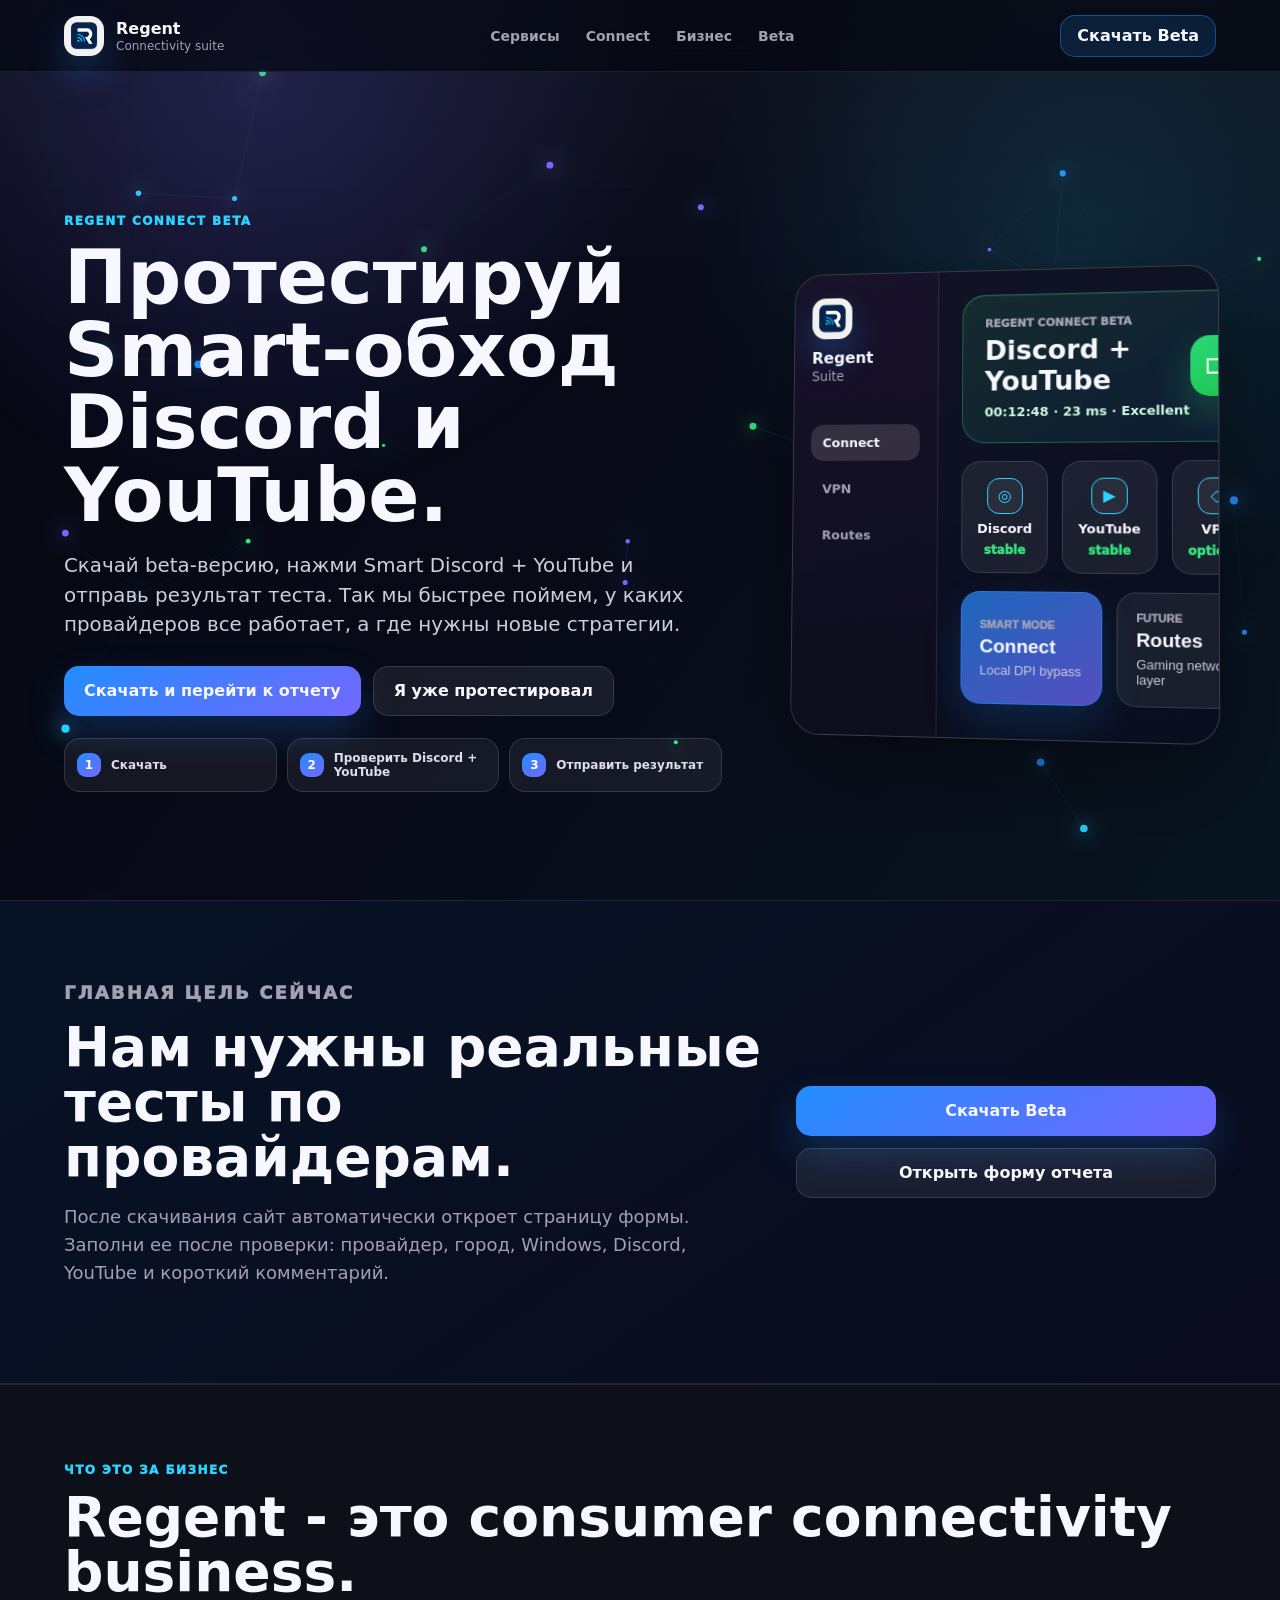
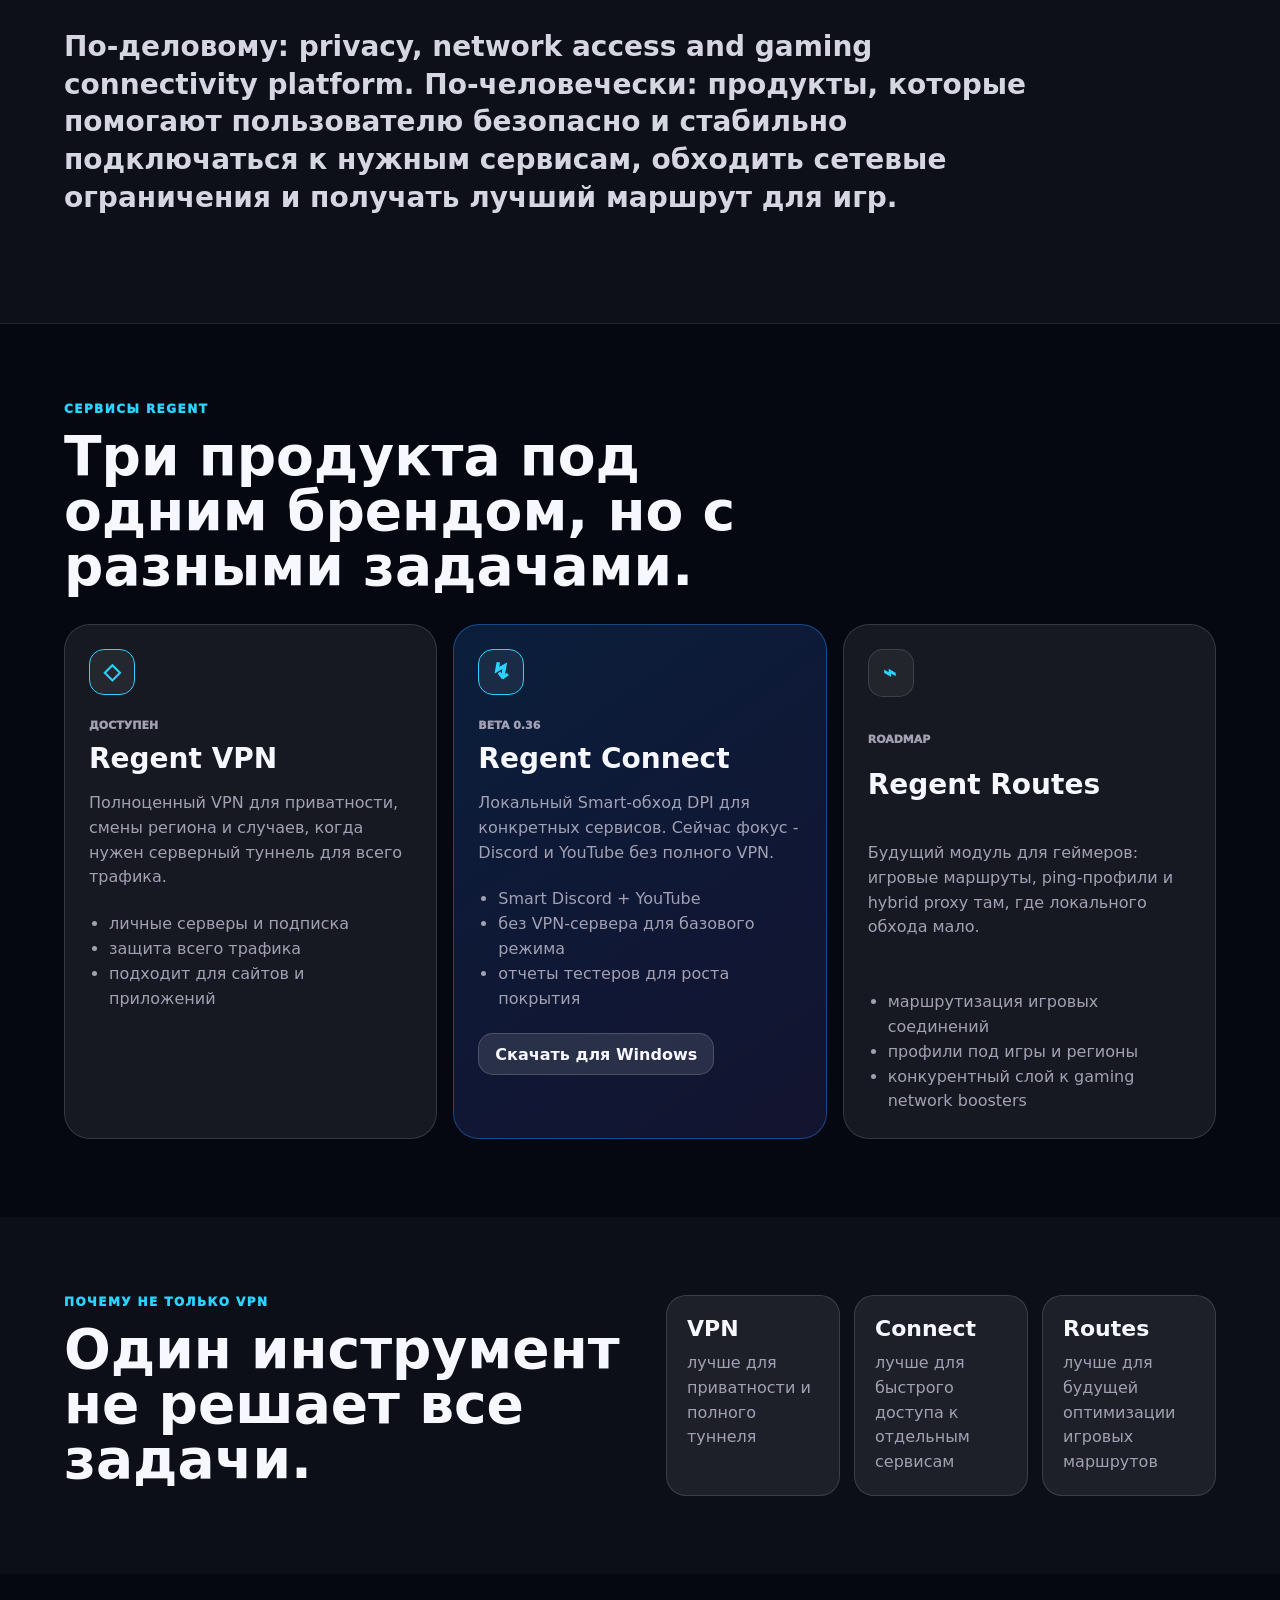
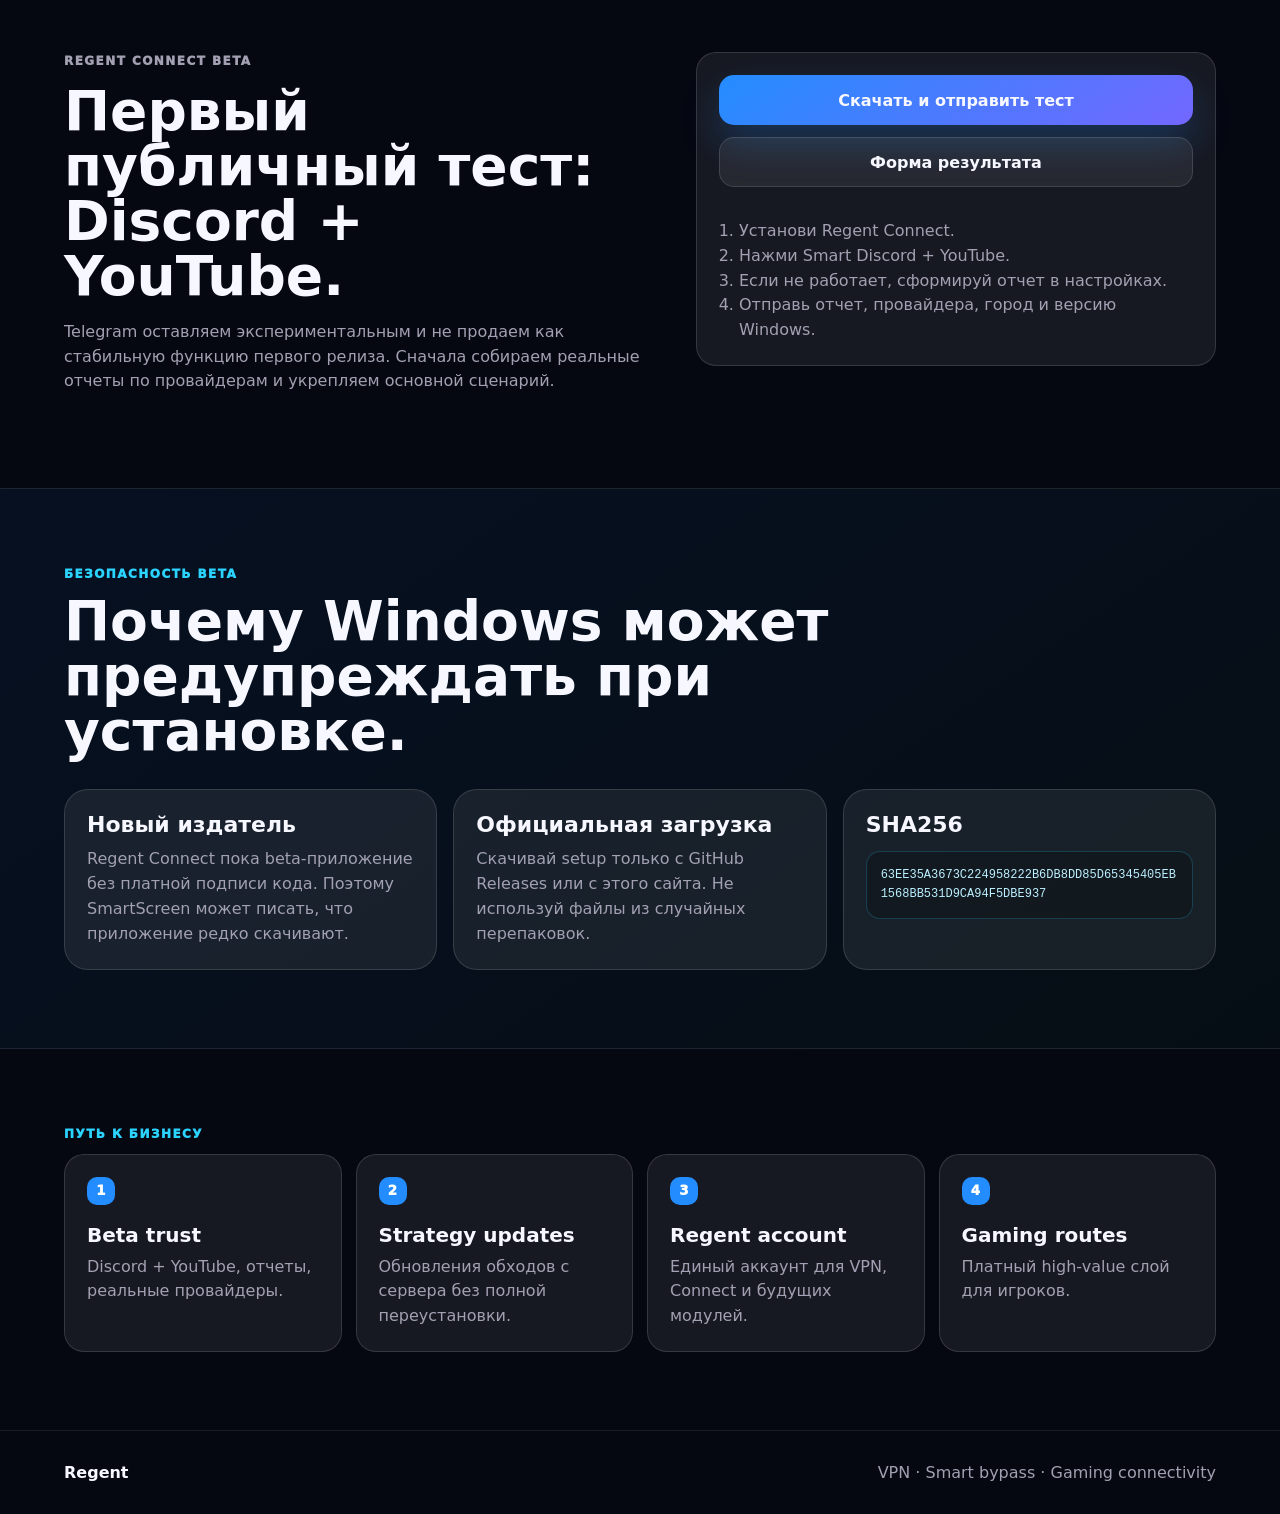
==== commit 94345299: "Update index.html" ====
--- a/index.html
+++ b/index.html
@@ -1,214 +1,214 @@
-﻿<!doctype html>
-<html lang="ru">
-<head>
-  <meta charset="utf-8">
-  <meta name="viewport" content="width=device-width, initial-scale=1">
-  <title>Regent - VPN, Connect and gaming routes</title>
-  <meta name="description" content="Regent is a connectivity brand: VPN, local smart bypass for Discord and YouTube, and future gaming routes.">
-  <link rel="icon" href="assets/brand/favicon.ico">
-  <link rel="apple-touch-icon" href="assets/brand/regent-connect-icon.png">
-  <link rel="stylesheet" href="styles.css">
-</head>
-<body>
-  <canvas id="network-canvas" aria-hidden="true"></canvas>
-
-  <header class="nav-shell">
-    <a class="brand" href="#top" aria-label="Regent">
-      <span class="brand-mark image"><img src="assets/brand/regent-connect-icon.png" alt=""></span>
-      <span><b>Regent</b><small>Connectivity suite</small></span>
-    </a>
-    <nav>
-      <a href="#products">Сервисы</a>
-      <a href="#connect">Connect</a>
-      <a href="#business">Бизнес</a>
-      <a href="beta.html">Beta</a>
-    </nav>
-    <a class="nav-action" href="https://github.com/skylerthecreatator/regent-connect/releases/download/beta-0.38/RegentConnect-Setup-x64.exe" data-download-report>Скачать Beta</a>
-  </header>
-
-  <main id="top">
-    <section class="hero">
-      <div class="hero-copy">
-        <p class="eyebrow">Regent Connect beta</p>
-        <h1>Протестируй Smart-обход Discord и YouTube.</h1>
-        <p class="lead">Скачай beta-версию, нажми Smart Discord + YouTube и отправь результат теста. Так мы быстрее поймем, у каких провайдеров все работает, а где нужны новые стратегии.</p>
-        <div class="hero-actions">
-          <a class="button primary" href="https://github.com/skylerthecreatator/regent-connect/releases/download/beta-0.38/RegentConnect-Setup-x64.exe" data-download-report>Скачать и перейти к отчету</a>
-          <a class="button secondary" href="beta.html#send-result">Я уже протестировал</a>
-        </div>
-        <div class="beta-flow">
-          <span><b>1</b>Скачать</span>
-          <span><b>2</b>Проверить Discord + YouTube</span>
-          <span><b>3</b>Отправить результат</span>
-        </div>
-      </div>
-
-      <section class="product-window" aria-label="Regent app preview">
-        <aside>
-          <span class="app-logo image"><img src="assets/brand/regent-connect-icon.png" alt=""></span>
-          <b>Regent</b>
-          <small>Suite</small>
-          <nav>
-            <span class="active">Connect</span>
-            <span>VPN</span>
-            <span>Routes</span>
-          </nav>
-        </aside>
-        <div class="app-preview">
-          <div class="status-strip">
-            <div>
-              <small>Regent Connect beta</small>
-              <strong>Discord + YouTube</strong>
-              <span>00:12:48 · 23 ms · Excellent</span>
-            </div>
-            <button aria-label="Stop preview">□</button>
-          </div>
-          <div class="service-row">
-            <article><span>◎</span><b>Discord</b><small>stable</small></article>
-            <article><span>▶</span><b>YouTube</b><small>stable</small></article>
-            <article><span>◇</span><b>VPN</b><small>optional</small></article>
-          </div>
-          <div class="smart-row">
-            <button class="selected"><small>Smart mode</small><b>Connect</b><span>Local DPI bypass</span></button>
-            <button><small>Future</small><b>Routes</b><span>Gaming network layer</span></button>
-          </div>
-        </div>
-      </section>
-    </section>
-
-    <section class="beta-focus" id="beta-test">
-      <div>
-        <p class="eyebrow">Главная цель сейчас</p>
-        <h2>Нам нужны реальные тесты по провайдерам.</h2>
-        <p>После скачивания сайт автоматически откроет страницу формы. Заполни ее после проверки: провайдер, город, Windows, Discord, YouTube и короткий комментарий.</p>
-      </div>
-      <div class="beta-focus-actions">
-        <a class="button primary" href="https://github.com/skylerthecreatator/regent-connect/releases/download/beta-0.38/RegentConnect-Setup-x64.exe" data-download-report>Скачать Beta</a>
-        <a class="button secondary" href="beta.html#send-result">Открыть форму отчета</a>
-      </div>
-    </section>
-
-    <section class="definition" id="business">
-      <p class="eyebrow">Что это за бизнес</p>
-      <h2>Regent - это consumer connectivity business.</h2>
-      <p>По-деловому: privacy, network access and gaming connectivity platform. По-человечески: продукты, которые помогают пользователю безопасно и стабильно подключаться к нужным сервисам, обходить сетевые ограничения и получать лучший маршрут для игр.</p>
-    </section>
-
-    <section class="products" id="products">
-      <div class="section-head">
-        <p class="eyebrow">Сервисы Regent</p>
-        <h2>Три продукта под одним брендом, но с разными задачами.</h2>
-      </div>
-
-      <div class="product-grid">
-        <article class="product-card vpn">
-          <span class="icon">◇</span>
-          <small>Доступен</small>
-          <h3>Regent VPN</h3>
-          <p>Полноценный VPN для приватности, смены региона и случаев, когда нужен серверный туннель для всего трафика.</p>
-          <ul>
-            <li>личные серверы и подписка</li>
-            <li>защита всего трафика</li>
-            <li>подходит для сайтов и приложений</li>
-          </ul>
-        </article>
-
-        <article class="product-card connect" id="connect">
-          <span class="icon">↯</span>
-          <small>Beta 0.36</small>
-          <h3>Regent Connect</h3>
-          <p>Локальный Smart-обход DPI для конкретных сервисов. Сейчас фокус - Discord и YouTube без полного VPN.</p>
-          <ul>
-            <li>Smart Discord + YouTube</li>
-            <li>без VPN-сервера для базового режима</li>
-            <li>отчеты тестеров для роста покрытия</li>
-          </ul>
-          <a class="mini-button" href="https://github.com/skylerthecreatator/regent-connect/releases/download/beta-0.38/RegentConnect-Setup-x64.exe" data-download-report>Скачать для Windows</a>
-        </article>
-
-        <article class="product-card routes">
-          <span class="icon">⌁</span>
-          <small>Roadmap</small>
-          <h3>Regent Routes</h3>
-          <p>Будущий модуль для геймеров: игровые маршруты, ping-профили и hybrid proxy там, где локального обхода мало.</p>
-          <ul>
-            <li>маршрутизация игровых соединений</li>
-            <li>профили под игры и регионы</li>
-            <li>конкурентный слой к gaming network boosters</li>
-          </ul>
-        </article>
-      </div>
-    </section>
-
-    <section class="why">
-      <div>
-        <p class="eyebrow">Почему не только VPN</p>
-        <h2>Один инструмент не решает все задачи.</h2>
-      </div>
-      <div class="why-grid">
-        <article><b>VPN</b><span>лучше для приватности и полного туннеля</span></article>
-        <article><b>Connect</b><span>лучше для быстрого доступа к отдельным сервисам</span></article>
-        <article><b>Routes</b><span>лучше для будущей оптимизации игровых маршрутов</span></article>
-      </div>
-    </section>
-
-    <section class="beta" id="beta">
-      <div class="beta-copy">
-        <p class="eyebrow">Regent Connect beta</p>
-        <h2>Первый публичный тест: Discord + YouTube.</h2>
-        <p>Telegram оставляем экспериментальным и не продаем как стабильную функцию первого релиза. Сначала собираем реальные отчеты по провайдерам и укрепляем основной сценарий.</p>
-      </div>
-      <div class="beta-panel">
-        <a class="button primary" href="https://github.com/skylerthecreatator/regent-connect/releases/download/beta-0.38/RegentConnect-Setup-x64.exe" data-download-report>Скачать и отправить тест</a>
-        <a class="button secondary" href="beta.html#send-result">Форма результата</a>
-        <ol>
-          <li>Установи Regent Connect.</li>
-          <li>Нажми Smart Discord + YouTube.</li>
-          <li>Если не работает, сформируй отчет в настройках.</li>
-          <li>Отправь отчет, провайдера, город и версию Windows.</li>
-        </ol>
-      </div>
-    </section>
-
-    <section class="trust" id="trust">
-      <div class="section-head">
-        <p class="eyebrow">Безопасность beta</p>
-        <h2>Почему Windows может предупреждать при установке.</h2>
-      </div>
-      <div class="trust-grid">
-        <article>
-          <b>Новый издатель</b>
-          <span>Regent Connect пока beta-приложение без платной подписи кода. Поэтому SmartScreen может писать, что приложение редко скачивают.</span>
-        </article>
-        <article>
-          <b>Официальная загрузка</b>
-          <span>Скачивай setup только с GitHub Releases или с этого сайта. Не используй файлы из случайных перепаковок.</span>
-        </article>
-        <article>
-          <b>SHA256</b>
-          <code>63EE35A3673C224958222B6DB8DD85D65345405EB1568BB531D9CA94F5DBE937</code>
-        </article>
-      </div>
-    </section>
-
-    <section class="roadmap">
-      <p class="eyebrow">Путь к бизнесу</p>
-      <div class="steps">
-        <article><small>1</small><b>Beta trust</b><span>Discord + YouTube, отчеты, реальные провайдеры.</span></article>
-        <article><small>2</small><b>Strategy updates</b><span>Обновления обходов с сервера без полной переустановки.</span></article>
-        <article><small>3</small><b>Regent account</b><span>Единый аккаунт для VPN, Connect и будущих модулей.</span></article>
-        <article><small>4</small><b>Gaming routes</b><span>Платный high-value слой для игроков.</span></article>
-      </div>
-    </section>
-  </main>
-
-  <footer>
-    <b>Regent</b>
-    <span>VPN · Smart bypass · Gaming connectivity</span>
-  </footer>
-
-  <script src="site.js"></script>
-</body>
-</html>
-
-
+﻿<!doctype html>
+<html lang="ru">
+<head>
+  <meta charset="utf-8">
+  <meta name="viewport" content="width=device-width, initial-scale=1">
+  <title>Regent - VPN, Connect and gaming routes</title>
+  <meta name="description" content="Regent is a connectivity brand: VPN, local smart bypass for Discord and YouTube, and future gaming routes.">
+  <link rel="icon" href="assets/brand/favicon.ico">
+  <link rel="apple-touch-icon" href="assets/brand/regent-connect-icon.png">
+  <link rel="stylesheet" href="styles.css">
+</head>
+<body>
+  <canvas id="network-canvas" aria-hidden="true"></canvas>
+
+  <header class="nav-shell">
+    <a class="brand" href="#top" aria-label="Regent">
+      <span class="brand-mark image"><img src="assets/brand/regent-connect-icon.png" alt=""></span>
+      <span><b>Regent</b><small>Connectivity suite</small></span>
+    </a>
+    <nav>
+      <a href="#products">Сервисы</a>
+      <a href="#connect">Connect</a>
+      <a href="#business">Бизнес</a>
+      <a href="beta.html">Beta</a>
+    </nav>
+    <a class="nav-action" href="https://github.com/skylerthecreatator/regent-connect/releases/download/beta-0.36/RegentConnect-Setup-x64.exe" data-download-report>Скачать Beta</a>
+  </header>
+
+  <main id="top">
+    <section class="hero">
+      <div class="hero-copy">
+        <p class="eyebrow">Regent Connect beta</p>
+        <h1>Протестируй Smart-обход Discord и YouTube.</h1>
+        <p class="lead">Скачай beta-версию, нажми Smart Discord + YouTube и отправь результат теста. Так мы быстрее поймем, у каких провайдеров все работает, а где нужны новые стратегии.</p>
+        <div class="hero-actions">
+          <a class="button primary" href="https://github.com/skylerthecreatator/regent-connect/releases/download/beta-0.36/RegentConnect-Setup-x64.exe" data-download-report>Скачать и перейти к отчету</a>
+          <a class="button secondary" href="beta.html#send-result">Я уже протестировал</a>
+        </div>
+        <div class="beta-flow">
+          <span><b>1</b>Скачать</span>
+          <span><b>2</b>Проверить Discord + YouTube</span>
+          <span><b>3</b>Отправить результат</span>
+        </div>
+      </div>
+
+      <section class="product-window" aria-label="Regent app preview">
+        <aside>
+          <span class="app-logo image"><img src="assets/brand/regent-connect-icon.png" alt=""></span>
+          <b>Regent</b>
+          <small>Suite</small>
+          <nav>
+            <span class="active">Connect</span>
+            <span>VPN</span>
+            <span>Routes</span>
+          </nav>
+        </aside>
+        <div class="app-preview">
+          <div class="status-strip">
+            <div>
+              <small>Regent Connect beta</small>
+              <strong>Discord + YouTube</strong>
+              <span>00:12:48 · 23 ms · Excellent</span>
+            </div>
+            <button aria-label="Stop preview">□</button>
+          </div>
+          <div class="service-row">
+            <article><span>◎</span><b>Discord</b><small>stable</small></article>
+            <article><span>▶</span><b>YouTube</b><small>stable</small></article>
+            <article><span>◇</span><b>VPN</b><small>optional</small></article>
+          </div>
+          <div class="smart-row">
+            <button class="selected"><small>Smart mode</small><b>Connect</b><span>Local DPI bypass</span></button>
+            <button><small>Future</small><b>Routes</b><span>Gaming network layer</span></button>
+          </div>
+        </div>
+      </section>
+    </section>
+
+    <section class="beta-focus" id="beta-test">
+      <div>
+        <p class="eyebrow">Главная цель сейчас</p>
+        <h2>Нам нужны реальные тесты по провайдерам.</h2>
+        <p>После скачивания сайт автоматически откроет страницу формы. Заполни ее после проверки: провайдер, город, Windows, Discord, YouTube и короткий комментарий.</p>
+      </div>
+      <div class="beta-focus-actions">
+        <a class="button primary" href="https://github.com/skylerthecreatator/regent-connect/releases/download/beta-0.36/RegentConnect-Setup-x64.exe" data-download-report>Скачать Beta</a>
+        <a class="button secondary" href="beta.html#send-result">Открыть форму отчета</a>
+      </div>
+    </section>
+
+    <section class="definition" id="business">
+      <p class="eyebrow">Что это за бизнес</p>
+      <h2>Regent - это consumer connectivity business.</h2>
+      <p>По-деловому: privacy, network access and gaming connectivity platform. По-человечески: продукты, которые помогают пользователю безопасно и стабильно подключаться к нужным сервисам, обходить сетевые ограничения и получать лучший маршрут для игр.</p>
+    </section>
+
+    <section class="products" id="products">
+      <div class="section-head">
+        <p class="eyebrow">Сервисы Regent</p>
+        <h2>Три продукта под одним брендом, но с разными задачами.</h2>
+      </div>
+
+      <div class="product-grid">
+        <article class="product-card vpn">
+          <span class="icon">◇</span>
+          <small>Доступен</small>
+          <h3>Regent VPN</h3>
+          <p>Полноценный VPN для приватности, смены региона и случаев, когда нужен серверный туннель для всего трафика.</p>
+          <ul>
+            <li>личные серверы и подписка</li>
+            <li>защита всего трафика</li>
+            <li>подходит для сайтов и приложений</li>
+          </ul>
+        </article>
+
+        <article class="product-card connect" id="connect">
+          <span class="icon">↯</span>
+          <small>Beta 0.36</small>
+          <h3>Regent Connect</h3>
+          <p>Локальный Smart-обход DPI для конкретных сервисов. Сейчас фокус - Discord и YouTube без полного VPN.</p>
+          <ul>
+            <li>Smart Discord + YouTube</li>
+            <li>без VPN-сервера для базового режима</li>
+            <li>отчеты тестеров для роста покрытия</li>
+          </ul>
+          <a class="mini-button" href="https://github.com/skylerthecreatator/regent-connect/releases/download/beta-0.36/RegentConnect-Setup-x64.exe" data-download-report>Скачать для Windows</a>
+        </article>
+
+        <article class="product-card routes">
+          <span class="icon">⌁</span>
+          <small>Roadmap</small>
+          <h3>Regent Routes</h3>
+          <p>Будущий модуль для геймеров: игровые маршруты, ping-профили и hybrid proxy там, где локального обхода мало.</p>
+          <ul>
+            <li>маршрутизация игровых соединений</li>
+            <li>профили под игры и регионы</li>
+            <li>конкурентный слой к gaming network boosters</li>
+          </ul>
+        </article>
+      </div>
+    </section>
+
+    <section class="why">
+      <div>
+        <p class="eyebrow">Почему не только VPN</p>
+        <h2>Один инструмент не решает все задачи.</h2>
+      </div>
+      <div class="why-grid">
+        <article><b>VPN</b><span>лучше для приватности и полного туннеля</span></article>
+        <article><b>Connect</b><span>лучше для быстрого доступа к отдельным сервисам</span></article>
+        <article><b>Routes</b><span>лучше для будущей оптимизации игровых маршрутов</span></article>
+      </div>
+    </section>
+
+    <section class="beta" id="beta">
+      <div class="beta-copy">
+        <p class="eyebrow">Regent Connect beta</p>
+        <h2>Первый публичный тест: Discord + YouTube.</h2>
+        <p>Telegram оставляем экспериментальным и не продаем как стабильную функцию первого релиза. Сначала собираем реальные отчеты по провайдерам и укрепляем основной сценарий.</p>
+      </div>
+      <div class="beta-panel">
+        <a class="button primary" href="https://github.com/skylerthecreatator/regent-connect/releases/download/beta-0.36/RegentConnect-Setup-x64.exe" data-download-report>Скачать и отправить тест</a>
+        <a class="button secondary" href="beta.html#send-result">Форма результата</a>
+        <ol>
+          <li>Установи Regent Connect.</li>
+          <li>Нажми Smart Discord + YouTube.</li>
+          <li>Если не работает, сформируй отчет в настройках.</li>
+          <li>Отправь отчет, провайдера, город и версию Windows.</li>
+        </ol>
+      </div>
+    </section>
+
+    <section class="trust" id="trust">
+      <div class="section-head">
+        <p class="eyebrow">Безопасность beta</p>
+        <h2>Почему Windows может предупреждать при установке.</h2>
+      </div>
+      <div class="trust-grid">
+        <article>
+          <b>Новый издатель</b>
+          <span>Regent Connect пока beta-приложение без платной подписи кода. Поэтому SmartScreen может писать, что приложение редко скачивают.</span>
+        </article>
+        <article>
+          <b>Официальная загрузка</b>
+          <span>Скачивай setup только с GitHub Releases или с этого сайта. Не используй файлы из случайных перепаковок.</span>
+        </article>
+        <article>
+          <b>SHA256</b>
+          <code>63EE35A3673C224958222B6DB8DD85D65345405EB1568BB531D9CA94F5DBE937</code>
+        </article>
+      </div>
+    </section>
+
+    <section class="roadmap">
+      <p class="eyebrow">Путь к бизнесу</p>
+      <div class="steps">
+        <article><small>1</small><b>Beta trust</b><span>Discord + YouTube, отчеты, реальные провайдеры.</span></article>
+        <article><small>2</small><b>Strategy updates</b><span>Обновления обходов с сервера без полной переустановки.</span></article>
+        <article><small>3</small><b>Regent account</b><span>Единый аккаунт для VPN, Connect и будущих модулей.</span></article>
+        <article><small>4</small><b>Gaming routes</b><span>Платный high-value слой для игроков.</span></article>
+      </div>
+    </section>
+  </main>
+
+  <footer>
+    <b>Regent</b>
+    <span>VPN · Smart bypass · Gaming connectivity</span>
+  </footer>
+
+  <script src="site.js"></script>
+</body>
+</html>
+
+
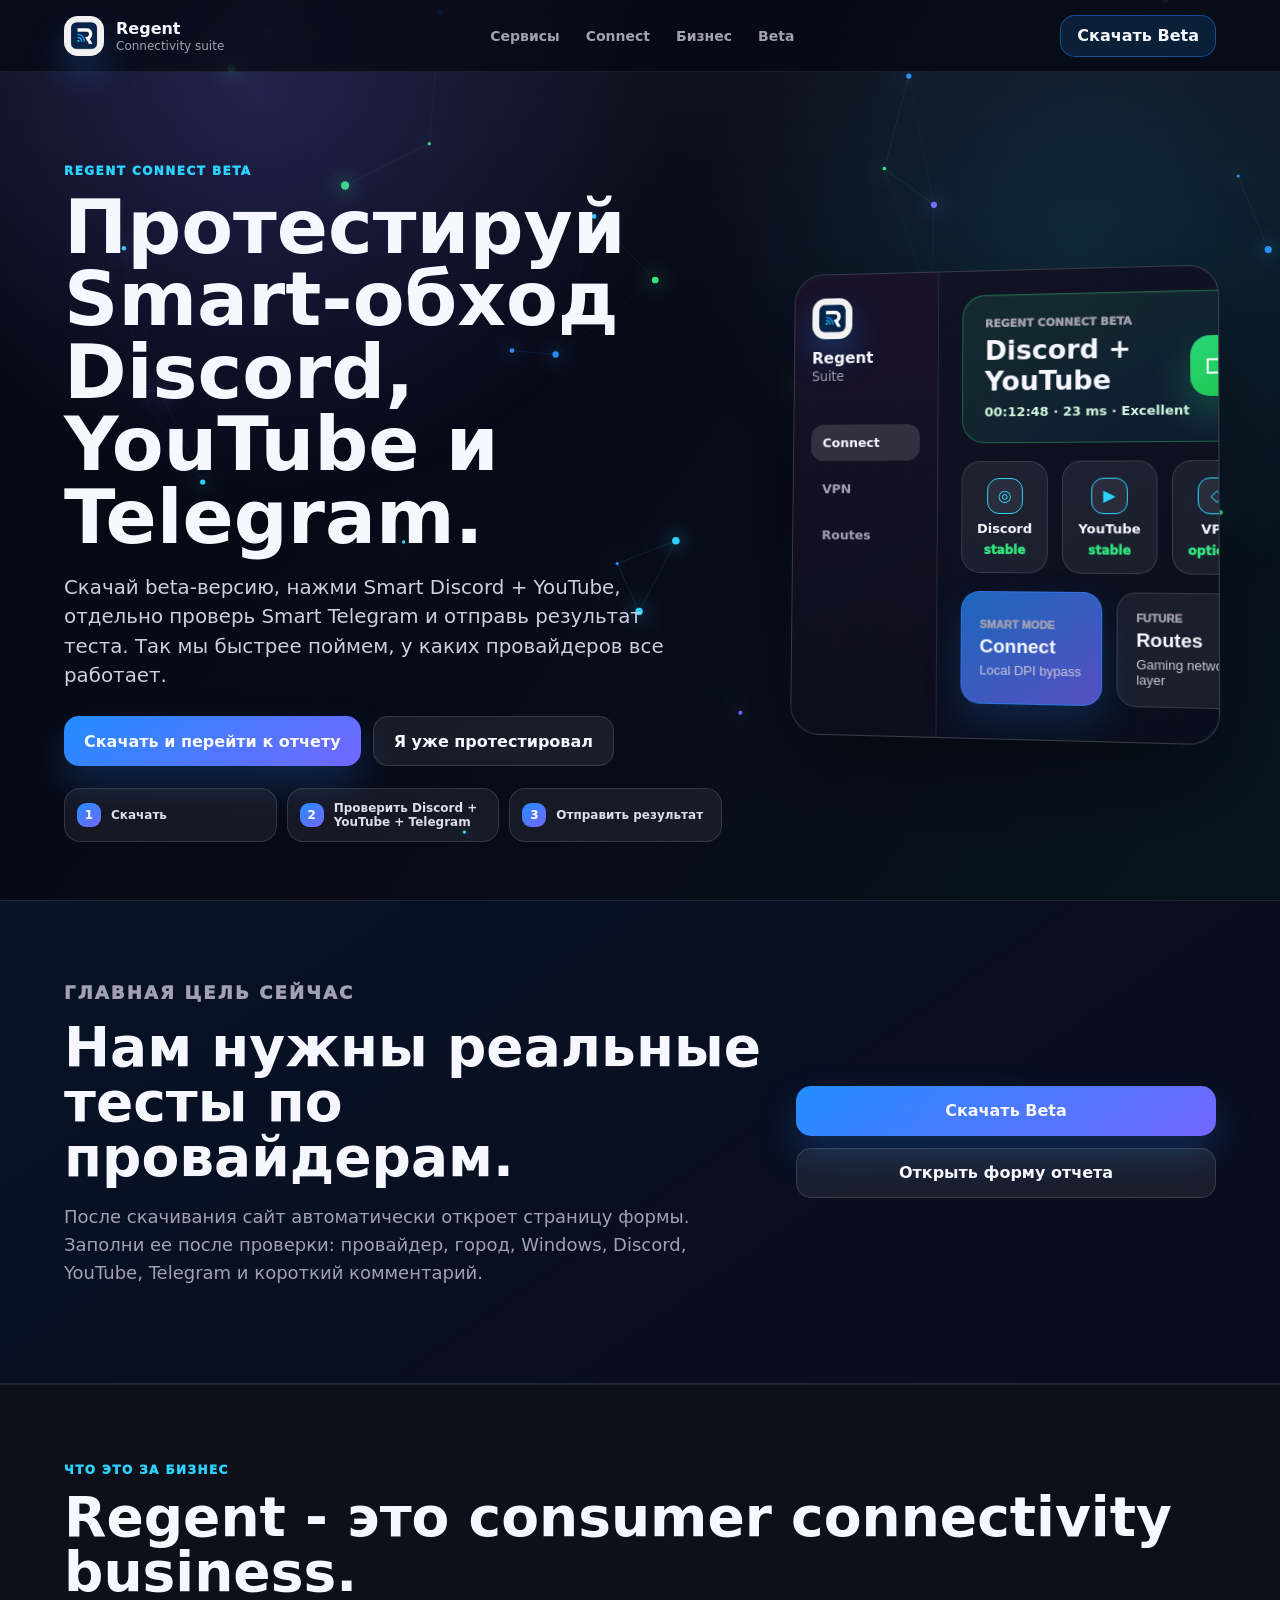
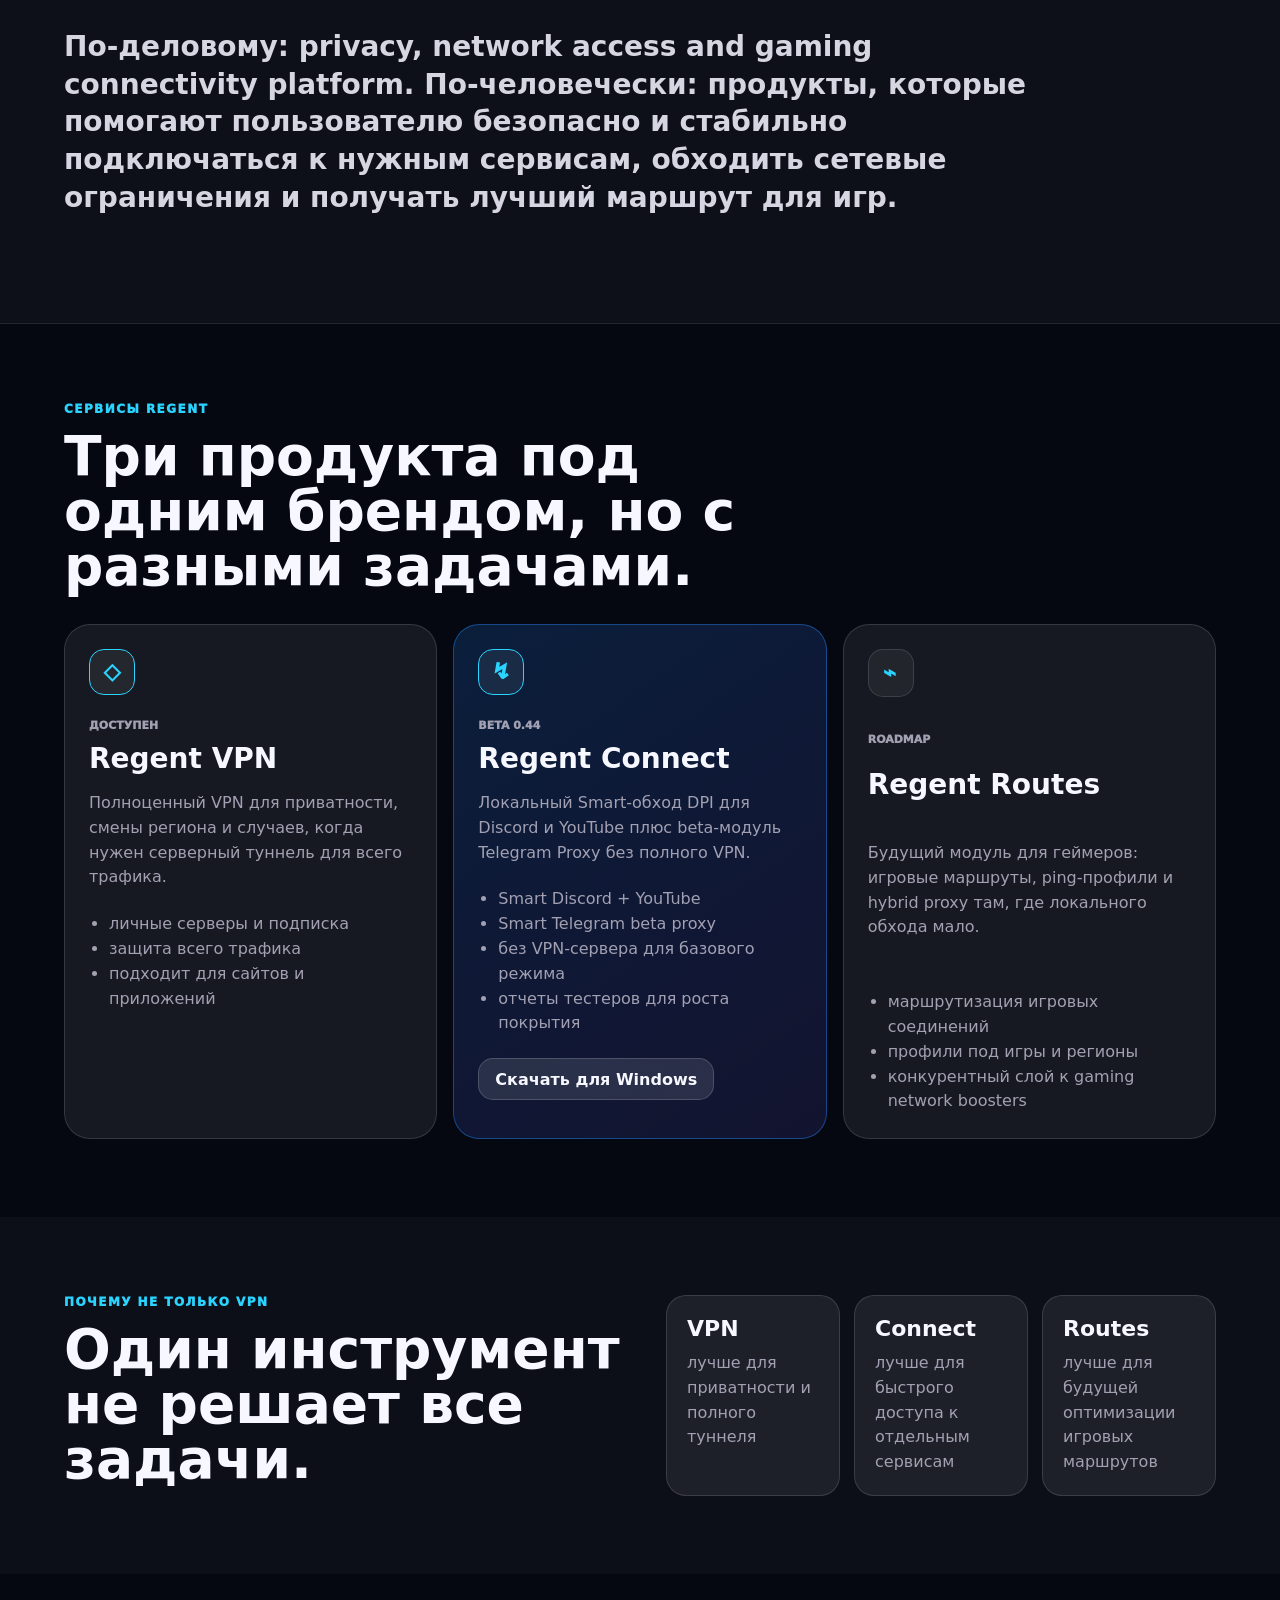
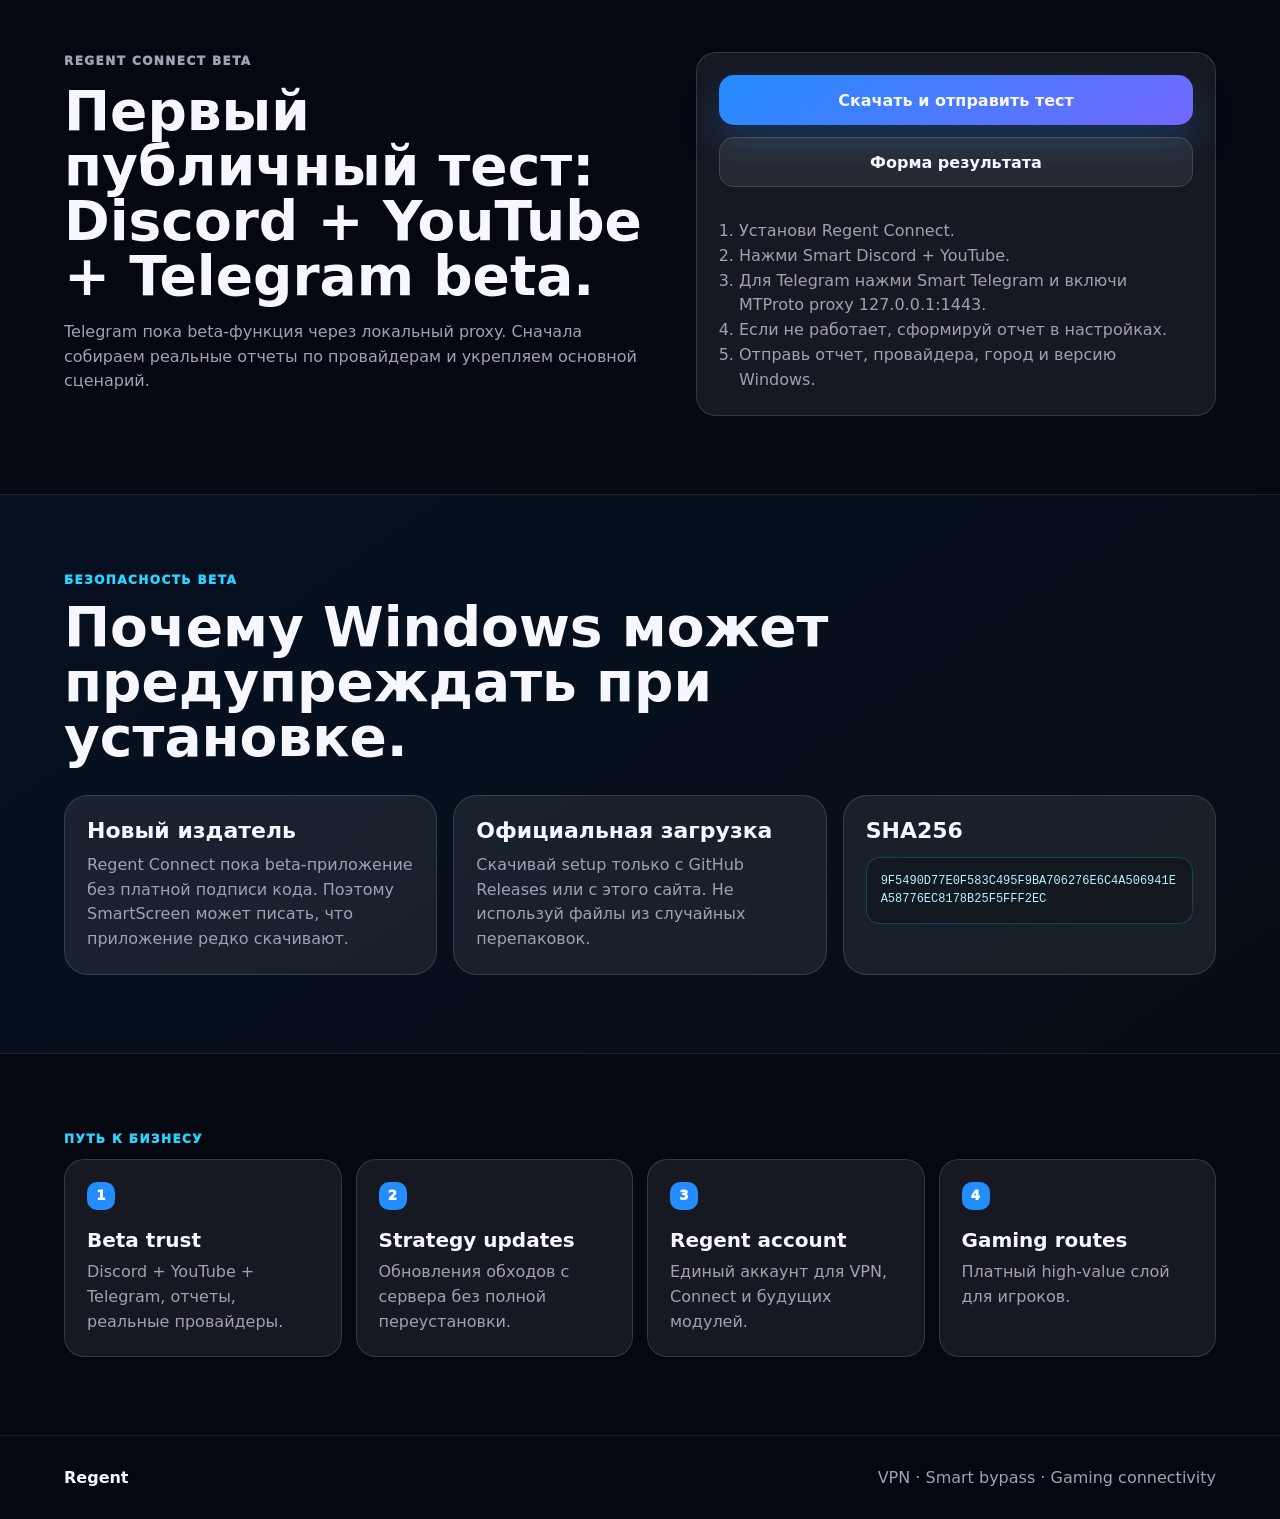
==== commit 045573b2: "Add files via upload" ====
--- a/index.html
+++ b/index.html
@@ -1,214 +1,217 @@
-﻿<!doctype html>
-<html lang="ru">
-<head>
-  <meta charset="utf-8">
-  <meta name="viewport" content="width=device-width, initial-scale=1">
-  <title>Regent - VPN, Connect and gaming routes</title>
-  <meta name="description" content="Regent is a connectivity brand: VPN, local smart bypass for Discord and YouTube, and future gaming routes.">
-  <link rel="icon" href="assets/brand/favicon.ico">
-  <link rel="apple-touch-icon" href="assets/brand/regent-connect-icon.png">
-  <link rel="stylesheet" href="styles.css">
-</head>
-<body>
-  <canvas id="network-canvas" aria-hidden="true"></canvas>
-
-  <header class="nav-shell">
-    <a class="brand" href="#top" aria-label="Regent">
-      <span class="brand-mark image"><img src="assets/brand/regent-connect-icon.png" alt=""></span>
-      <span><b>Regent</b><small>Connectivity suite</small></span>
-    </a>
-    <nav>
-      <a href="#products">Сервисы</a>
-      <a href="#connect">Connect</a>
-      <a href="#business">Бизнес</a>
-      <a href="beta.html">Beta</a>
-    </nav>
-    <a class="nav-action" href="https://github.com/skylerthecreatator/regent-connect/releases/download/beta-0.36/RegentConnect-Setup-x64.exe" data-download-report>Скачать Beta</a>
-  </header>
-
-  <main id="top">
-    <section class="hero">
-      <div class="hero-copy">
-        <p class="eyebrow">Regent Connect beta</p>
-        <h1>Протестируй Smart-обход Discord и YouTube.</h1>
-        <p class="lead">Скачай beta-версию, нажми Smart Discord + YouTube и отправь результат теста. Так мы быстрее поймем, у каких провайдеров все работает, а где нужны новые стратегии.</p>
-        <div class="hero-actions">
-          <a class="button primary" href="https://github.com/skylerthecreatator/regent-connect/releases/download/beta-0.36/RegentConnect-Setup-x64.exe" data-download-report>Скачать и перейти к отчету</a>
-          <a class="button secondary" href="beta.html#send-result">Я уже протестировал</a>
-        </div>
-        <div class="beta-flow">
-          <span><b>1</b>Скачать</span>
-          <span><b>2</b>Проверить Discord + YouTube</span>
-          <span><b>3</b>Отправить результат</span>
-        </div>
-      </div>
-
-      <section class="product-window" aria-label="Regent app preview">
-        <aside>
-          <span class="app-logo image"><img src="assets/brand/regent-connect-icon.png" alt=""></span>
-          <b>Regent</b>
-          <small>Suite</small>
-          <nav>
-            <span class="active">Connect</span>
-            <span>VPN</span>
-            <span>Routes</span>
-          </nav>
-        </aside>
-        <div class="app-preview">
-          <div class="status-strip">
-            <div>
-              <small>Regent Connect beta</small>
-              <strong>Discord + YouTube</strong>
-              <span>00:12:48 · 23 ms · Excellent</span>
-            </div>
-            <button aria-label="Stop preview">□</button>
-          </div>
-          <div class="service-row">
-            <article><span>◎</span><b>Discord</b><small>stable</small></article>
-            <article><span>▶</span><b>YouTube</b><small>stable</small></article>
-            <article><span>◇</span><b>VPN</b><small>optional</small></article>
-          </div>
-          <div class="smart-row">
-            <button class="selected"><small>Smart mode</small><b>Connect</b><span>Local DPI bypass</span></button>
-            <button><small>Future</small><b>Routes</b><span>Gaming network layer</span></button>
-          </div>
-        </div>
-      </section>
-    </section>
-
-    <section class="beta-focus" id="beta-test">
-      <div>
-        <p class="eyebrow">Главная цель сейчас</p>
-        <h2>Нам нужны реальные тесты по провайдерам.</h2>
-        <p>После скачивания сайт автоматически откроет страницу формы. Заполни ее после проверки: провайдер, город, Windows, Discord, YouTube и короткий комментарий.</p>
-      </div>
-      <div class="beta-focus-actions">
-        <a class="button primary" href="https://github.com/skylerthecreatator/regent-connect/releases/download/beta-0.36/RegentConnect-Setup-x64.exe" data-download-report>Скачать Beta</a>
-        <a class="button secondary" href="beta.html#send-result">Открыть форму отчета</a>
-      </div>
-    </section>
-
-    <section class="definition" id="business">
-      <p class="eyebrow">Что это за бизнес</p>
-      <h2>Regent - это consumer connectivity business.</h2>
-      <p>По-деловому: privacy, network access and gaming connectivity platform. По-человечески: продукты, которые помогают пользователю безопасно и стабильно подключаться к нужным сервисам, обходить сетевые ограничения и получать лучший маршрут для игр.</p>
-    </section>
-
-    <section class="products" id="products">
-      <div class="section-head">
-        <p class="eyebrow">Сервисы Regent</p>
-        <h2>Три продукта под одним брендом, но с разными задачами.</h2>
-      </div>
-
-      <div class="product-grid">
-        <article class="product-card vpn">
-          <span class="icon">◇</span>
-          <small>Доступен</small>
-          <h3>Regent VPN</h3>
-          <p>Полноценный VPN для приватности, смены региона и случаев, когда нужен серверный туннель для всего трафика.</p>
-          <ul>
-            <li>личные серверы и подписка</li>
-            <li>защита всего трафика</li>
-            <li>подходит для сайтов и приложений</li>
-          </ul>
-        </article>
-
-        <article class="product-card connect" id="connect">
-          <span class="icon">↯</span>
-          <small>Beta 0.36</small>
-          <h3>Regent Connect</h3>
-          <p>Локальный Smart-обход DPI для конкретных сервисов. Сейчас фокус - Discord и YouTube без полного VPN.</p>
-          <ul>
-            <li>Smart Discord + YouTube</li>
-            <li>без VPN-сервера для базового режима</li>
-            <li>отчеты тестеров для роста покрытия</li>
-          </ul>
-          <a class="mini-button" href="https://github.com/skylerthecreatator/regent-connect/releases/download/beta-0.36/RegentConnect-Setup-x64.exe" data-download-report>Скачать для Windows</a>
-        </article>
-
-        <article class="product-card routes">
-          <span class="icon">⌁</span>
-          <small>Roadmap</small>
-          <h3>Regent Routes</h3>
-          <p>Будущий модуль для геймеров: игровые маршруты, ping-профили и hybrid proxy там, где локального обхода мало.</p>
-          <ul>
-            <li>маршрутизация игровых соединений</li>
-            <li>профили под игры и регионы</li>
-            <li>конкурентный слой к gaming network boosters</li>
-          </ul>
-        </article>
-      </div>
-    </section>
-
-    <section class="why">
-      <div>
-        <p class="eyebrow">Почему не только VPN</p>
-        <h2>Один инструмент не решает все задачи.</h2>
-      </div>
-      <div class="why-grid">
-        <article><b>VPN</b><span>лучше для приватности и полного туннеля</span></article>
-        <article><b>Connect</b><span>лучше для быстрого доступа к отдельным сервисам</span></article>
-        <article><b>Routes</b><span>лучше для будущей оптимизации игровых маршрутов</span></article>
-      </div>
-    </section>
-
-    <section class="beta" id="beta">
-      <div class="beta-copy">
-        <p class="eyebrow">Regent Connect beta</p>
-        <h2>Первый публичный тест: Discord + YouTube.</h2>
-        <p>Telegram оставляем экспериментальным и не продаем как стабильную функцию первого релиза. Сначала собираем реальные отчеты по провайдерам и укрепляем основной сценарий.</p>
-      </div>
-      <div class="beta-panel">
-        <a class="button primary" href="https://github.com/skylerthecreatator/regent-connect/releases/download/beta-0.36/RegentConnect-Setup-x64.exe" data-download-report>Скачать и отправить тест</a>
-        <a class="button secondary" href="beta.html#send-result">Форма результата</a>
-        <ol>
-          <li>Установи Regent Connect.</li>
-          <li>Нажми Smart Discord + YouTube.</li>
-          <li>Если не работает, сформируй отчет в настройках.</li>
-          <li>Отправь отчет, провайдера, город и версию Windows.</li>
-        </ol>
-      </div>
-    </section>
-
-    <section class="trust" id="trust">
-      <div class="section-head">
-        <p class="eyebrow">Безопасность beta</p>
-        <h2>Почему Windows может предупреждать при установке.</h2>
-      </div>
-      <div class="trust-grid">
-        <article>
-          <b>Новый издатель</b>
-          <span>Regent Connect пока beta-приложение без платной подписи кода. Поэтому SmartScreen может писать, что приложение редко скачивают.</span>
-        </article>
-        <article>
-          <b>Официальная загрузка</b>
-          <span>Скачивай setup только с GitHub Releases или с этого сайта. Не используй файлы из случайных перепаковок.</span>
-        </article>
-        <article>
-          <b>SHA256</b>
-          <code>63EE35A3673C224958222B6DB8DD85D65345405EB1568BB531D9CA94F5DBE937</code>
-        </article>
-      </div>
-    </section>
-
-    <section class="roadmap">
-      <p class="eyebrow">Путь к бизнесу</p>
-      <div class="steps">
-        <article><small>1</small><b>Beta trust</b><span>Discord + YouTube, отчеты, реальные провайдеры.</span></article>
-        <article><small>2</small><b>Strategy updates</b><span>Обновления обходов с сервера без полной переустановки.</span></article>
-        <article><small>3</small><b>Regent account</b><span>Единый аккаунт для VPN, Connect и будущих модулей.</span></article>
-        <article><small>4</small><b>Gaming routes</b><span>Платный high-value слой для игроков.</span></article>
-      </div>
-    </section>
-  </main>
-
-  <footer>
-    <b>Regent</b>
-    <span>VPN · Smart bypass · Gaming connectivity</span>
-  </footer>
-
-  <script src="site.js"></script>
-</body>
-</html>
+﻿<!doctype html>
+<html lang="ru">
+<head>
+  <meta charset="utf-8">
+  <meta name="viewport" content="width=device-width, initial-scale=1">
+  <title>Regent - VPN, Connect and gaming routes</title>
+  <meta name="description" content="Regent is a connectivity brand: VPN, local smart bypass for Discord and YouTube, and future gaming routes.">
+  <link rel="icon" href="assets/brand/favicon.ico">
+  <link rel="apple-touch-icon" href="assets/brand/regent-connect-icon.png">
+  <link rel="stylesheet" href="styles.css">
+</head>
+<body>
+  <canvas id="network-canvas" aria-hidden="true"></canvas>
+
+  <header class="nav-shell">
+    <a class="brand" href="#top" aria-label="Regent">
+      <span class="brand-mark image"><img src="assets/brand/regent-connect-icon.png" alt=""></span>
+      <span><b>Regent</b><small>Connectivity suite</small></span>
+    </a>
+    <nav>
+      <a href="#products">Сервисы</a>
+      <a href="#connect">Connect</a>
+      <a href="#business">Бизнес</a>
+      <a href="beta.html">Beta</a>
+    </nav>
+    <a class="nav-action" href="https://github.com/skylerthecreatator/regent-connect/releases/download/beta-0.44/RegentConnect-Setup-x64.exe" data-download-report>Скачать Beta</a>
+  </header>
+
+  <main id="top">
+    <section class="hero">
+      <div class="hero-copy">
+        <p class="eyebrow">Regent Connect beta</p>
+        <h1>Протестируй Smart-обход Discord, YouTube и Telegram.</h1>
+        <p class="lead">Скачай beta-версию, нажми Smart Discord + YouTube, отдельно проверь Smart Telegram и отправь результат теста. Так мы быстрее поймем, у каких провайдеров все работает.</p>
+        <div class="hero-actions">
+          <a class="button primary" href="https://github.com/skylerthecreatator/regent-connect/releases/download/beta-0.44/RegentConnect-Setup-x64.exe" data-download-report>Скачать и перейти к отчету</a>
+          <a class="button secondary" href="beta.html#send-result">Я уже протестировал</a>
+        </div>
+        <div class="beta-flow">
+          <span><b>1</b>Скачать</span>
+          <span><b>2</b>Проверить Discord + YouTube + Telegram</span>
+          <span><b>3</b>Отправить результат</span>
+        </div>
+      </div>
+
+      <section class="product-window" aria-label="Regent app preview">
+        <aside>
+          <span class="app-logo image"><img src="assets/brand/regent-connect-icon.png" alt=""></span>
+          <b>Regent</b>
+          <small>Suite</small>
+          <nav>
+            <span class="active">Connect</span>
+            <span>VPN</span>
+            <span>Routes</span>
+          </nav>
+        </aside>
+        <div class="app-preview">
+          <div class="status-strip">
+            <div>
+              <small>Regent Connect beta</small>
+              <strong>Discord + YouTube</strong>
+              <span>00:12:48 · 23 ms · Excellent</span>
+            </div>
+            <button aria-label="Stop preview">□</button>
+          </div>
+          <div class="service-row">
+            <article><span>◎</span><b>Discord</b><small>stable</small></article>
+            <article><span>▶</span><b>YouTube</b><small>stable</small></article>
+            <article><span>◇</span><b>VPN</b><small>optional</small></article>
+          </div>
+          <div class="smart-row">
+            <button class="selected"><small>Smart mode</small><b>Connect</b><span>Local DPI bypass</span></button>
+            <button><small>Future</small><b>Routes</b><span>Gaming network layer</span></button>
+          </div>
+        </div>
+      </section>
+    </section>
+
+    <section class="beta-focus" id="beta-test">
+      <div>
+        <p class="eyebrow">Главная цель сейчас</p>
+        <h2>Нам нужны реальные тесты по провайдерам.</h2>
+        <p>После скачивания сайт автоматически откроет страницу формы. Заполни ее после проверки: провайдер, город, Windows, Discord, YouTube, Telegram и короткий комментарий.</p>
+      </div>
+      <div class="beta-focus-actions">
+        <a class="button primary" href="https://github.com/skylerthecreatator/regent-connect/releases/download/beta-0.44/RegentConnect-Setup-x64.exe" data-download-report>Скачать Beta</a>
+        <a class="button secondary" href="beta.html#send-result">Открыть форму отчета</a>
+      </div>
+    </section>
+
+    <section class="definition" id="business">
+      <p class="eyebrow">Что это за бизнес</p>
+      <h2>Regent - это consumer connectivity business.</h2>
+      <p>По-деловому: privacy, network access and gaming connectivity platform. По-человечески: продукты, которые помогают пользователю безопасно и стабильно подключаться к нужным сервисам, обходить сетевые ограничения и получать лучший маршрут для игр.</p>
+    </section>
+
+    <section class="products" id="products">
+      <div class="section-head">
+        <p class="eyebrow">Сервисы Regent</p>
+        <h2>Три продукта под одним брендом, но с разными задачами.</h2>
+      </div>
+
+      <div class="product-grid">
+        <article class="product-card vpn">
+          <span class="icon">◇</span>
+          <small>Доступен</small>
+          <h3>Regent VPN</h3>
+          <p>Полноценный VPN для приватности, смены региона и случаев, когда нужен серверный туннель для всего трафика.</p>
+          <ul>
+            <li>личные серверы и подписка</li>
+            <li>защита всего трафика</li>
+            <li>подходит для сайтов и приложений</li>
+          </ul>
+        </article>
+
+        <article class="product-card connect" id="connect">
+          <span class="icon">↯</span>
+          <small>Beta 0.44</small>
+          <h3>Regent Connect</h3>
+          <p>Локальный Smart-обход DPI для Discord и YouTube плюс beta-модуль Telegram Proxy без полного VPN.</p>
+          <ul>
+            <li>Smart Discord + YouTube</li>
+            <li>Smart Telegram beta proxy</li>
+            <li>без VPN-сервера для базового режима</li>
+            <li>отчеты тестеров для роста покрытия</li>
+          </ul>
+          <a class="mini-button" href="https://github.com/skylerthecreatator/regent-connect/releases/download/beta-0.44/RegentConnect-Setup-x64.exe" data-download-report>Скачать для Windows</a>
+        </article>
+
+        <article class="product-card routes">
+          <span class="icon">⌁</span>
+          <small>Roadmap</small>
+          <h3>Regent Routes</h3>
+          <p>Будущий модуль для геймеров: игровые маршруты, ping-профили и hybrid proxy там, где локального обхода мало.</p>
+          <ul>
+            <li>маршрутизация игровых соединений</li>
+            <li>профили под игры и регионы</li>
+            <li>конкурентный слой к gaming network boosters</li>
+          </ul>
+        </article>
+      </div>
+    </section>
+
+    <section class="why">
+      <div>
+        <p class="eyebrow">Почему не только VPN</p>
+        <h2>Один инструмент не решает все задачи.</h2>
+      </div>
+      <div class="why-grid">
+        <article><b>VPN</b><span>лучше для приватности и полного туннеля</span></article>
+        <article><b>Connect</b><span>лучше для быстрого доступа к отдельным сервисам</span></article>
+        <article><b>Routes</b><span>лучше для будущей оптимизации игровых маршрутов</span></article>
+      </div>
+    </section>
+
+    <section class="beta" id="beta">
+      <div class="beta-copy">
+        <p class="eyebrow">Regent Connect beta</p>
+        <h2>Первый публичный тест: Discord + YouTube + Telegram beta.</h2>
+        <p>Telegram пока beta-функция через локальный proxy. Сначала собираем реальные отчеты по провайдерам и укрепляем основной сценарий.</p>
+      </div>
+      <div class="beta-panel">
+        <a class="button primary" href="https://github.com/skylerthecreatator/regent-connect/releases/download/beta-0.44/RegentConnect-Setup-x64.exe" data-download-report>Скачать и отправить тест</a>
+        <a class="button secondary" href="beta.html#send-result">Форма результата</a>
+        <ol>
+          <li>Установи Regent Connect.</li>
+          <li>Нажми Smart Discord + YouTube.</li>
+          <li>Для Telegram нажми Smart Telegram и включи MTProto proxy 127.0.0.1:1443.</li>
+          <li>Если не работает, сформируй отчет в настройках.</li>
+          <li>Отправь отчет, провайдера, город и версию Windows.</li>
+        </ol>
+      </div>
+    </section>
+
+    <section class="trust" id="trust">
+      <div class="section-head">
+        <p class="eyebrow">Безопасность beta</p>
+        <h2>Почему Windows может предупреждать при установке.</h2>
+      </div>
+      <div class="trust-grid">
+        <article>
+          <b>Новый издатель</b>
+          <span>Regent Connect пока beta-приложение без платной подписи кода. Поэтому SmartScreen может писать, что приложение редко скачивают.</span>
+        </article>
+        <article>
+          <b>Официальная загрузка</b>
+          <span>Скачивай setup только с GitHub Releases или с этого сайта. Не используй файлы из случайных перепаковок.</span>
+        </article>
+        <article>
+          <b>SHA256</b>
+          <code>9F5490D77E0F583C495F9BA706276E6C4A506941EA58776EC8178B25F5FFF2EC</code>
+        </article>
+      </div>
+    </section>
+
+    <section class="roadmap">
+      <p class="eyebrow">Путь к бизнесу</p>
+      <div class="steps">
+        <article><small>1</small><b>Beta trust</b><span>Discord + YouTube + Telegram, отчеты, реальные провайдеры.</span></article>
+        <article><small>2</small><b>Strategy updates</b><span>Обновления обходов с сервера без полной переустановки.</span></article>
+        <article><small>3</small><b>Regent account</b><span>Единый аккаунт для VPN, Connect и будущих модулей.</span></article>
+        <article><small>4</small><b>Gaming routes</b><span>Платный high-value слой для игроков.</span></article>
+      </div>
+    </section>
+  </main>
+
+  <footer>
+    <b>Regent</b>
+    <span>VPN · Smart bypass · Gaming connectivity</span>
+  </footer>
+
+  <script src="site.js"></script>
+</body>
+</html>
 
 
+
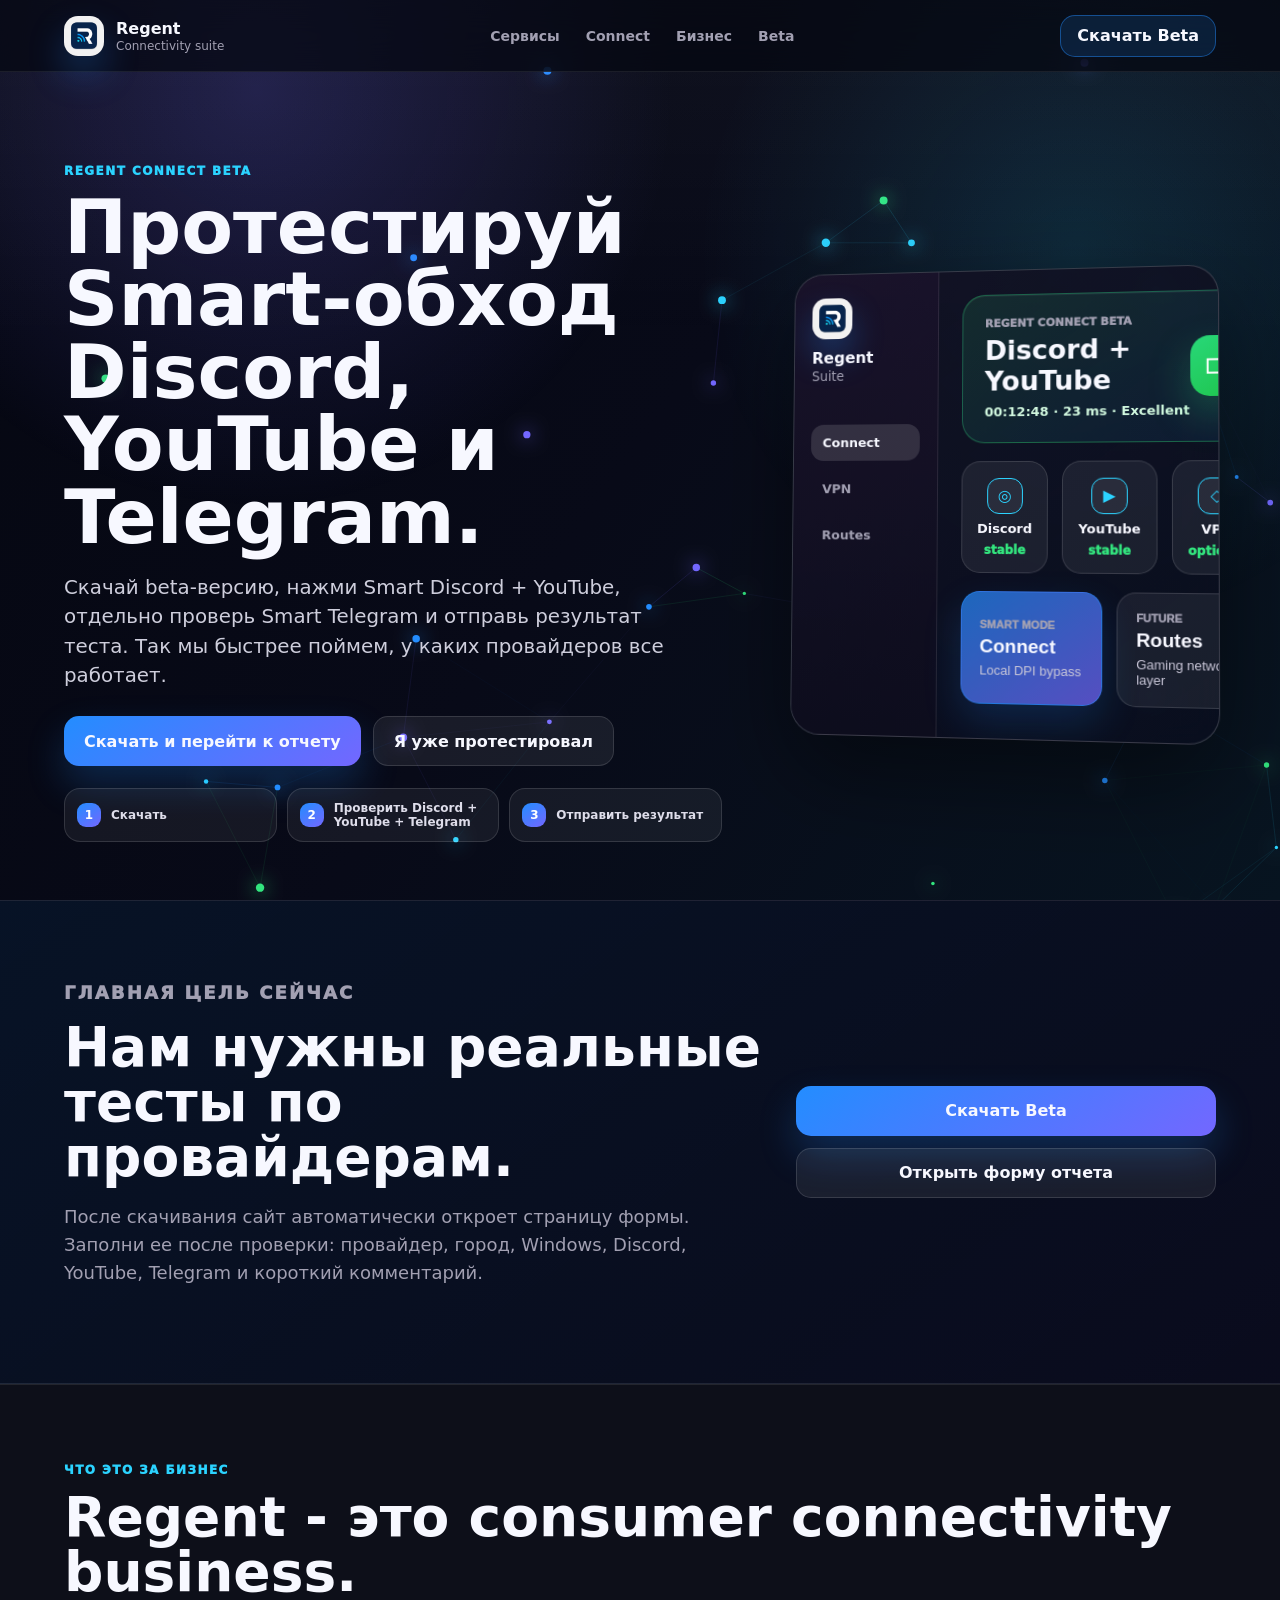
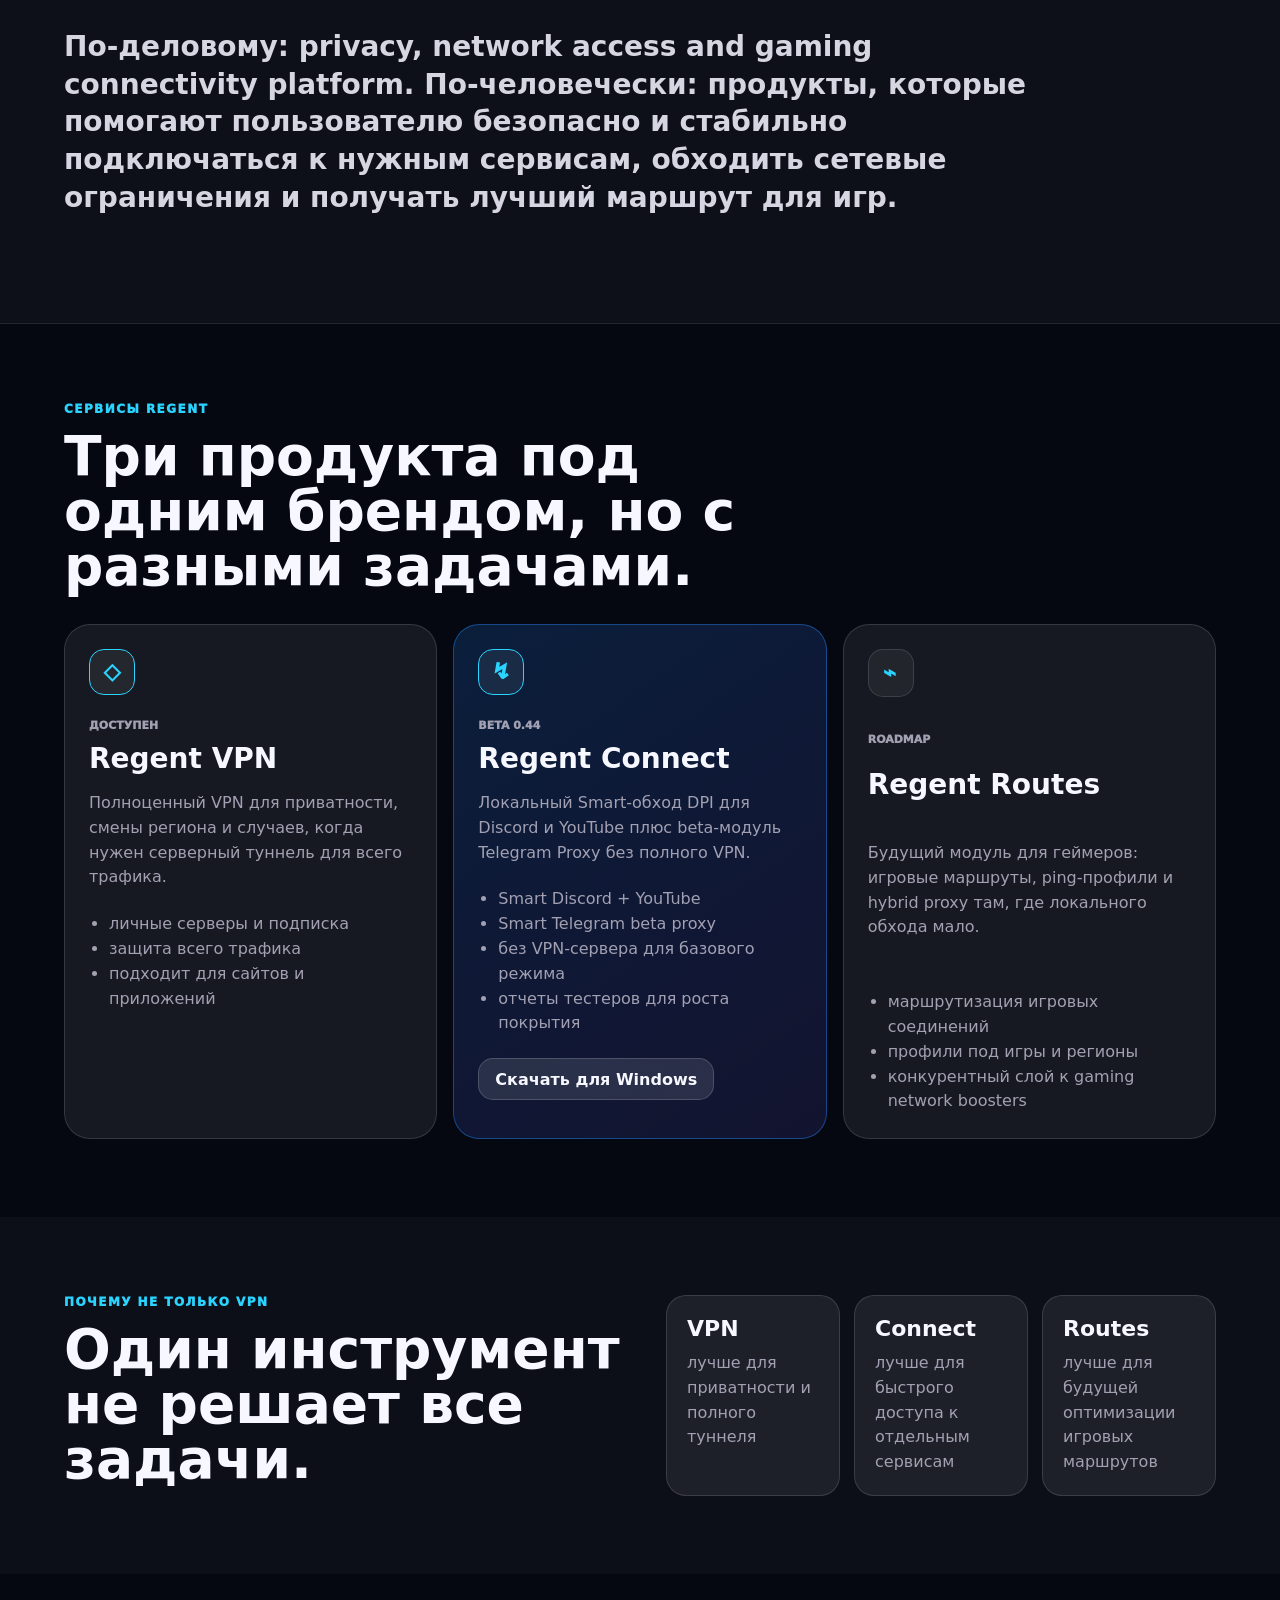
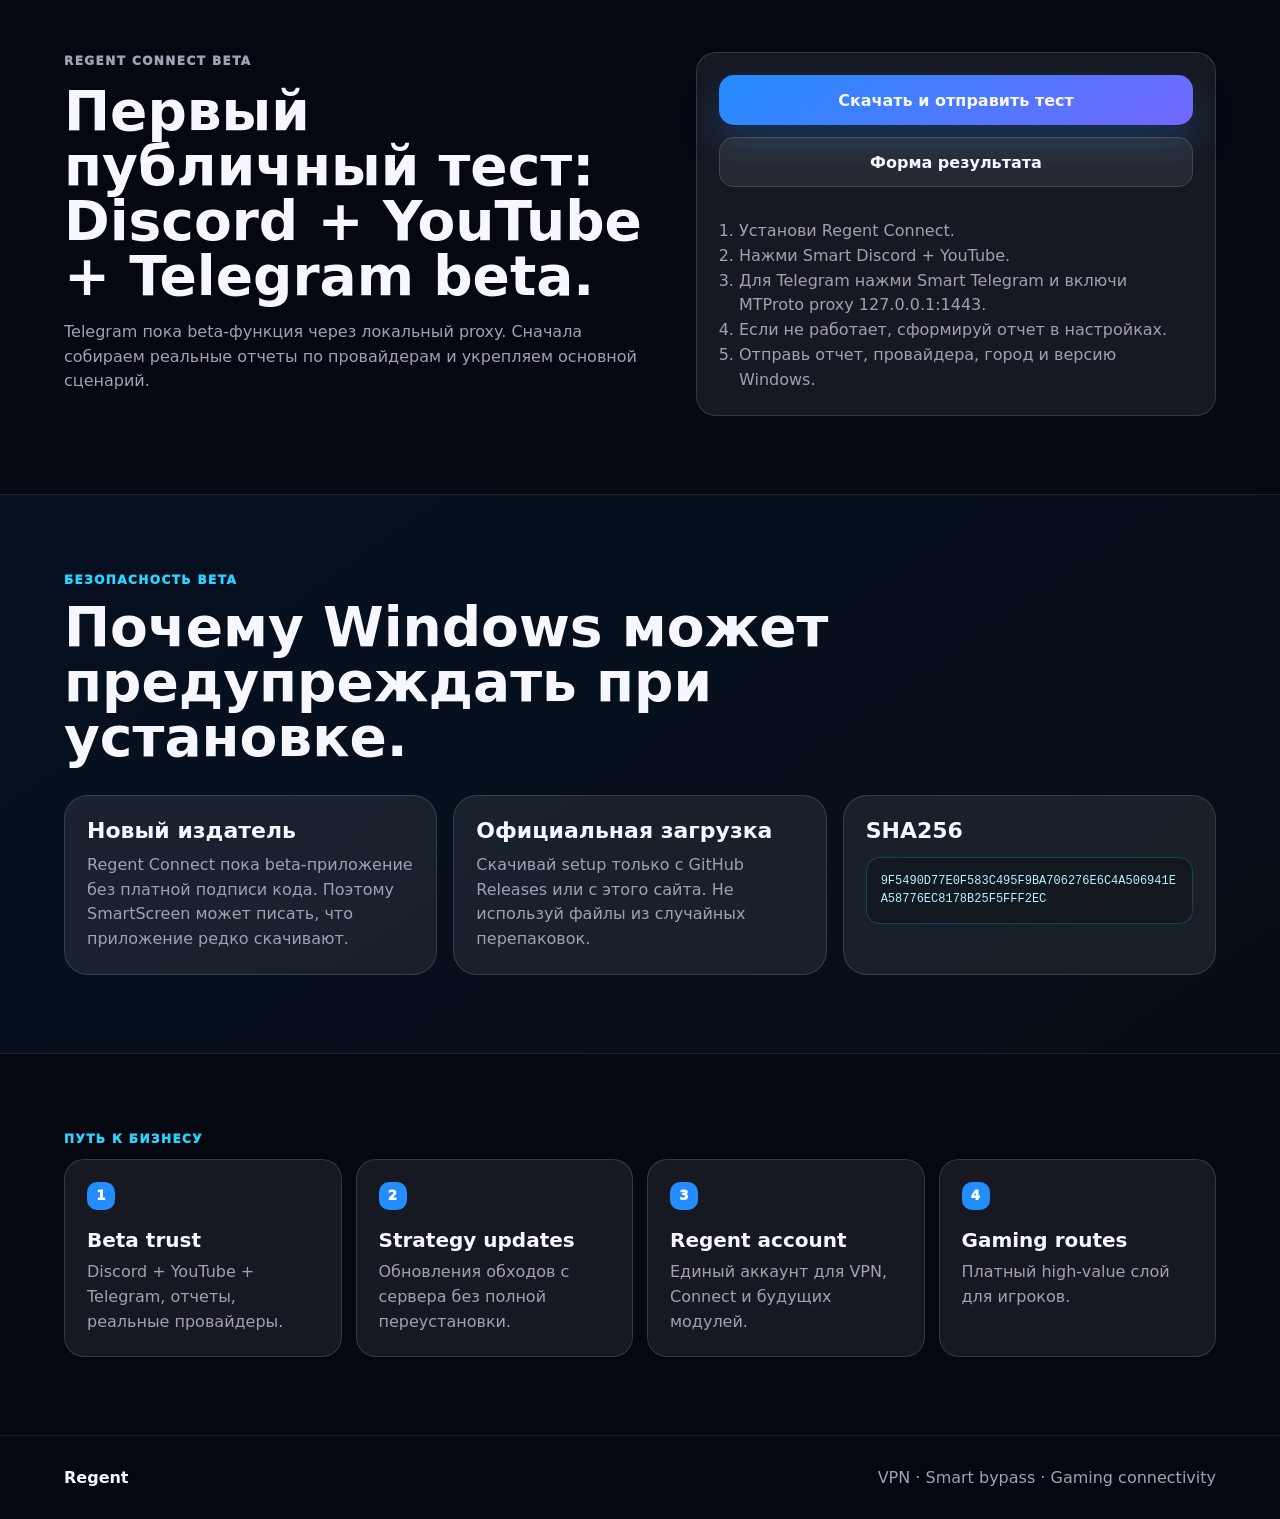
==== commit f44281e7: "Update index.html" ====
--- a/index.html
+++ b/index.html
@@ -1,217 +1,217 @@
-﻿<!doctype html>
-<html lang="ru">
-<head>
-  <meta charset="utf-8">
-  <meta name="viewport" content="width=device-width, initial-scale=1">
-  <title>Regent - VPN, Connect and gaming routes</title>
-  <meta name="description" content="Regent is a connectivity brand: VPN, local smart bypass for Discord and YouTube, and future gaming routes.">
-  <link rel="icon" href="assets/brand/favicon.ico">
-  <link rel="apple-touch-icon" href="assets/brand/regent-connect-icon.png">
-  <link rel="stylesheet" href="styles.css">
-</head>
-<body>
-  <canvas id="network-canvas" aria-hidden="true"></canvas>
-
-  <header class="nav-shell">
-    <a class="brand" href="#top" aria-label="Regent">
-      <span class="brand-mark image"><img src="assets/brand/regent-connect-icon.png" alt=""></span>
-      <span><b>Regent</b><small>Connectivity suite</small></span>
-    </a>
-    <nav>
-      <a href="#products">Сервисы</a>
-      <a href="#connect">Connect</a>
-      <a href="#business">Бизнес</a>
-      <a href="beta.html">Beta</a>
-    </nav>
-    <a class="nav-action" href="https://github.com/skylerthecreatator/regent-connect/releases/download/beta-0.44/RegentConnect-Setup-x64.exe" data-download-report>Скачать Beta</a>
-  </header>
-
-  <main id="top">
-    <section class="hero">
-      <div class="hero-copy">
-        <p class="eyebrow">Regent Connect beta</p>
-        <h1>Протестируй Smart-обход Discord, YouTube и Telegram.</h1>
-        <p class="lead">Скачай beta-версию, нажми Smart Discord + YouTube, отдельно проверь Smart Telegram и отправь результат теста. Так мы быстрее поймем, у каких провайдеров все работает.</p>
-        <div class="hero-actions">
-          <a class="button primary" href="https://github.com/skylerthecreatator/regent-connect/releases/download/beta-0.44/RegentConnect-Setup-x64.exe" data-download-report>Скачать и перейти к отчету</a>
-          <a class="button secondary" href="beta.html#send-result">Я уже протестировал</a>
-        </div>
-        <div class="beta-flow">
-          <span><b>1</b>Скачать</span>
-          <span><b>2</b>Проверить Discord + YouTube + Telegram</span>
-          <span><b>3</b>Отправить результат</span>
-        </div>
-      </div>
-
-      <section class="product-window" aria-label="Regent app preview">
-        <aside>
-          <span class="app-logo image"><img src="assets/brand/regent-connect-icon.png" alt=""></span>
-          <b>Regent</b>
-          <small>Suite</small>
-          <nav>
-            <span class="active">Connect</span>
-            <span>VPN</span>
-            <span>Routes</span>
-          </nav>
-        </aside>
-        <div class="app-preview">
-          <div class="status-strip">
-            <div>
-              <small>Regent Connect beta</small>
-              <strong>Discord + YouTube</strong>
-              <span>00:12:48 · 23 ms · Excellent</span>
-            </div>
-            <button aria-label="Stop preview">□</button>
-          </div>
-          <div class="service-row">
-            <article><span>◎</span><b>Discord</b><small>stable</small></article>
-            <article><span>▶</span><b>YouTube</b><small>stable</small></article>
-            <article><span>◇</span><b>VPN</b><small>optional</small></article>
-          </div>
-          <div class="smart-row">
-            <button class="selected"><small>Smart mode</small><b>Connect</b><span>Local DPI bypass</span></button>
-            <button><small>Future</small><b>Routes</b><span>Gaming network layer</span></button>
-          </div>
-        </div>
-      </section>
-    </section>
-
-    <section class="beta-focus" id="beta-test">
-      <div>
-        <p class="eyebrow">Главная цель сейчас</p>
-        <h2>Нам нужны реальные тесты по провайдерам.</h2>
-        <p>После скачивания сайт автоматически откроет страницу формы. Заполни ее после проверки: провайдер, город, Windows, Discord, YouTube, Telegram и короткий комментарий.</p>
-      </div>
-      <div class="beta-focus-actions">
-        <a class="button primary" href="https://github.com/skylerthecreatator/regent-connect/releases/download/beta-0.44/RegentConnect-Setup-x64.exe" data-download-report>Скачать Beta</a>
-        <a class="button secondary" href="beta.html#send-result">Открыть форму отчета</a>
-      </div>
-    </section>
-
-    <section class="definition" id="business">
-      <p class="eyebrow">Что это за бизнес</p>
-      <h2>Regent - это consumer connectivity business.</h2>
-      <p>По-деловому: privacy, network access and gaming connectivity platform. По-человечески: продукты, которые помогают пользователю безопасно и стабильно подключаться к нужным сервисам, обходить сетевые ограничения и получать лучший маршрут для игр.</p>
-    </section>
-
-    <section class="products" id="products">
-      <div class="section-head">
-        <p class="eyebrow">Сервисы Regent</p>
-        <h2>Три продукта под одним брендом, но с разными задачами.</h2>
-      </div>
-
-      <div class="product-grid">
-        <article class="product-card vpn">
-          <span class="icon">◇</span>
-          <small>Доступен</small>
-          <h3>Regent VPN</h3>
-          <p>Полноценный VPN для приватности, смены региона и случаев, когда нужен серверный туннель для всего трафика.</p>
-          <ul>
-            <li>личные серверы и подписка</li>
-            <li>защита всего трафика</li>
-            <li>подходит для сайтов и приложений</li>
-          </ul>
-        </article>
-
-        <article class="product-card connect" id="connect">
-          <span class="icon">↯</span>
-          <small>Beta 0.44</small>
-          <h3>Regent Connect</h3>
-          <p>Локальный Smart-обход DPI для Discord и YouTube плюс beta-модуль Telegram Proxy без полного VPN.</p>
-          <ul>
-            <li>Smart Discord + YouTube</li>
-            <li>Smart Telegram beta proxy</li>
-            <li>без VPN-сервера для базового режима</li>
-            <li>отчеты тестеров для роста покрытия</li>
-          </ul>
-          <a class="mini-button" href="https://github.com/skylerthecreatator/regent-connect/releases/download/beta-0.44/RegentConnect-Setup-x64.exe" data-download-report>Скачать для Windows</a>
-        </article>
-
-        <article class="product-card routes">
-          <span class="icon">⌁</span>
-          <small>Roadmap</small>
-          <h3>Regent Routes</h3>
-          <p>Будущий модуль для геймеров: игровые маршруты, ping-профили и hybrid proxy там, где локального обхода мало.</p>
-          <ul>
-            <li>маршрутизация игровых соединений</li>
-            <li>профили под игры и регионы</li>
-            <li>конкурентный слой к gaming network boosters</li>
-          </ul>
-        </article>
-      </div>
-    </section>
-
-    <section class="why">
-      <div>
-        <p class="eyebrow">Почему не только VPN</p>
-        <h2>Один инструмент не решает все задачи.</h2>
-      </div>
-      <div class="why-grid">
-        <article><b>VPN</b><span>лучше для приватности и полного туннеля</span></article>
-        <article><b>Connect</b><span>лучше для быстрого доступа к отдельным сервисам</span></article>
-        <article><b>Routes</b><span>лучше для будущей оптимизации игровых маршрутов</span></article>
-      </div>
-    </section>
-
-    <section class="beta" id="beta">
-      <div class="beta-copy">
-        <p class="eyebrow">Regent Connect beta</p>
-        <h2>Первый публичный тест: Discord + YouTube + Telegram beta.</h2>
-        <p>Telegram пока beta-функция через локальный proxy. Сначала собираем реальные отчеты по провайдерам и укрепляем основной сценарий.</p>
-      </div>
-      <div class="beta-panel">
-        <a class="button primary" href="https://github.com/skylerthecreatator/regent-connect/releases/download/beta-0.44/RegentConnect-Setup-x64.exe" data-download-report>Скачать и отправить тест</a>
-        <a class="button secondary" href="beta.html#send-result">Форма результата</a>
-        <ol>
-          <li>Установи Regent Connect.</li>
-          <li>Нажми Smart Discord + YouTube.</li>
-          <li>Для Telegram нажми Smart Telegram и включи MTProto proxy 127.0.0.1:1443.</li>
-          <li>Если не работает, сформируй отчет в настройках.</li>
-          <li>Отправь отчет, провайдера, город и версию Windows.</li>
-        </ol>
-      </div>
-    </section>
-
-    <section class="trust" id="trust">
-      <div class="section-head">
-        <p class="eyebrow">Безопасность beta</p>
-        <h2>Почему Windows может предупреждать при установке.</h2>
-      </div>
-      <div class="trust-grid">
-        <article>
-          <b>Новый издатель</b>
-          <span>Regent Connect пока beta-приложение без платной подписи кода. Поэтому SmartScreen может писать, что приложение редко скачивают.</span>
-        </article>
-        <article>
-          <b>Официальная загрузка</b>
-          <span>Скачивай setup только с GitHub Releases или с этого сайта. Не используй файлы из случайных перепаковок.</span>
-        </article>
-        <article>
-          <b>SHA256</b>
-          <code>9F5490D77E0F583C495F9BA706276E6C4A506941EA58776EC8178B25F5FFF2EC</code>
-        </article>
-      </div>
-    </section>
-
-    <section class="roadmap">
-      <p class="eyebrow">Путь к бизнесу</p>
-      <div class="steps">
-        <article><small>1</small><b>Beta trust</b><span>Discord + YouTube + Telegram, отчеты, реальные провайдеры.</span></article>
-        <article><small>2</small><b>Strategy updates</b><span>Обновления обходов с сервера без полной переустановки.</span></article>
-        <article><small>3</small><b>Regent account</b><span>Единый аккаунт для VPN, Connect и будущих модулей.</span></article>
-        <article><small>4</small><b>Gaming routes</b><span>Платный high-value слой для игроков.</span></article>
-      </div>
-    </section>
-  </main>
-
-  <footer>
-    <b>Regent</b>
-    <span>VPN · Smart bypass · Gaming connectivity</span>
-  </footer>
-
-  <script src="site.js"></script>
-</body>
-</html>
-
-
-
+﻿<!doctype html>
+<html lang="ru">
+<head>
+  <meta charset="utf-8">
+  <meta name="viewport" content="width=device-width, initial-scale=1">
+  <title>Regent - VPN, Connect and gaming routes</title>
+  <meta name="description" content="Regent is a connectivity brand: VPN, local smart bypass for Discord and YouTube, and future gaming routes.">
+  <link rel="icon" href="assets/brand/favicon.ico">
+  <link rel="apple-touch-icon" href="assets/brand/regent-connect-icon.png">
+  <link rel="stylesheet" href="styles.css">
+</head>
+<body>
+  <canvas id="network-canvas" aria-hidden="true"></canvas>
+
+  <header class="nav-shell">
+    <a class="brand" href="#top" aria-label="Regent">
+      <span class="brand-mark image"><img src="assets/brand/regent-connect-icon.png" alt=""></span>
+      <span><b>Regent</b><small>Connectivity suite</small></span>
+    </a>
+    <nav>
+      <a href="#products">Сервисы</a>
+      <a href="#connect">Connect</a>
+      <a href="#business">Бизнес</a>
+      <a href="beta.html">Beta</a>
+    </nav>
+    <a class="nav-action" href="https://github.com/skylerthecreatator/regent-connect/releases/download/beta-0.36/RegentConnect-Setup-x64.exe" data-download-report>Скачать Beta</a>
+  </header>
+
+  <main id="top">
+    <section class="hero">
+      <div class="hero-copy">
+        <p class="eyebrow">Regent Connect beta</p>
+        <h1>Протестируй Smart-обход Discord, YouTube и Telegram.</h1>
+        <p class="lead">Скачай beta-версию, нажми Smart Discord + YouTube, отдельно проверь Smart Telegram и отправь результат теста. Так мы быстрее поймем, у каких провайдеров все работает.</p>
+        <div class="hero-actions">
+          <a class="button primary" href="https://github.com/skylerthecreatator/regent-connect/releases/download/beta-0.36/RegentConnect-Setup-x64.exe" data-download-report>Скачать и перейти к отчету</a>
+          <a class="button secondary" href="beta.html#send-result">Я уже протестировал</a>
+        </div>
+        <div class="beta-flow">
+          <span><b>1</b>Скачать</span>
+          <span><b>2</b>Проверить Discord + YouTube + Telegram</span>
+          <span><b>3</b>Отправить результат</span>
+        </div>
+      </div>
+
+      <section class="product-window" aria-label="Regent app preview">
+        <aside>
+          <span class="app-logo image"><img src="assets/brand/regent-connect-icon.png" alt=""></span>
+          <b>Regent</b>
+          <small>Suite</small>
+          <nav>
+            <span class="active">Connect</span>
+            <span>VPN</span>
+            <span>Routes</span>
+          </nav>
+        </aside>
+        <div class="app-preview">
+          <div class="status-strip">
+            <div>
+              <small>Regent Connect beta</small>
+              <strong>Discord + YouTube</strong>
+              <span>00:12:48 · 23 ms · Excellent</span>
+            </div>
+            <button aria-label="Stop preview">□</button>
+          </div>
+          <div class="service-row">
+            <article><span>◎</span><b>Discord</b><small>stable</small></article>
+            <article><span>▶</span><b>YouTube</b><small>stable</small></article>
+            <article><span>◇</span><b>VPN</b><small>optional</small></article>
+          </div>
+          <div class="smart-row">
+            <button class="selected"><small>Smart mode</small><b>Connect</b><span>Local DPI bypass</span></button>
+            <button><small>Future</small><b>Routes</b><span>Gaming network layer</span></button>
+          </div>
+        </div>
+      </section>
+    </section>
+
+    <section class="beta-focus" id="beta-test">
+      <div>
+        <p class="eyebrow">Главная цель сейчас</p>
+        <h2>Нам нужны реальные тесты по провайдерам.</h2>
+        <p>После скачивания сайт автоматически откроет страницу формы. Заполни ее после проверки: провайдер, город, Windows, Discord, YouTube, Telegram и короткий комментарий.</p>
+      </div>
+      <div class="beta-focus-actions">
+        <a class="button primary" href="https://github.com/skylerthecreatator/regent-connect/releases/download/beta-0.36/RegentConnect-Setup-x64.exe" data-download-report>Скачать Beta</a>
+        <a class="button secondary" href="beta.html#send-result">Открыть форму отчета</a>
+      </div>
+    </section>
+
+    <section class="definition" id="business">
+      <p class="eyebrow">Что это за бизнес</p>
+      <h2>Regent - это consumer connectivity business.</h2>
+      <p>По-деловому: privacy, network access and gaming connectivity platform. По-человечески: продукты, которые помогают пользователю безопасно и стабильно подключаться к нужным сервисам, обходить сетевые ограничения и получать лучший маршрут для игр.</p>
+    </section>
+
+    <section class="products" id="products">
+      <div class="section-head">
+        <p class="eyebrow">Сервисы Regent</p>
+        <h2>Три продукта под одним брендом, но с разными задачами.</h2>
+      </div>
+
+      <div class="product-grid">
+        <article class="product-card vpn">
+          <span class="icon">◇</span>
+          <small>Доступен</small>
+          <h3>Regent VPN</h3>
+          <p>Полноценный VPN для приватности, смены региона и случаев, когда нужен серверный туннель для всего трафика.</p>
+          <ul>
+            <li>личные серверы и подписка</li>
+            <li>защита всего трафика</li>
+            <li>подходит для сайтов и приложений</li>
+          </ul>
+        </article>
+
+        <article class="product-card connect" id="connect">
+          <span class="icon">↯</span>
+          <small>Beta 0.44</small>
+          <h3>Regent Connect</h3>
+          <p>Локальный Smart-обход DPI для Discord и YouTube плюс beta-модуль Telegram Proxy без полного VPN.</p>
+          <ul>
+            <li>Smart Discord + YouTube</li>
+            <li>Smart Telegram beta proxy</li>
+            <li>без VPN-сервера для базового режима</li>
+            <li>отчеты тестеров для роста покрытия</li>
+          </ul>
+          <a class="mini-button" href="https://github.com/skylerthecreatator/regent-connect/releases/download/beta-0.36/RegentConnect-Setup-x64.exe" data-download-report>Скачать для Windows</a>
+        </article>
+
+        <article class="product-card routes">
+          <span class="icon">⌁</span>
+          <small>Roadmap</small>
+          <h3>Regent Routes</h3>
+          <p>Будущий модуль для геймеров: игровые маршруты, ping-профили и hybrid proxy там, где локального обхода мало.</p>
+          <ul>
+            <li>маршрутизация игровых соединений</li>
+            <li>профили под игры и регионы</li>
+            <li>конкурентный слой к gaming network boosters</li>
+          </ul>
+        </article>
+      </div>
+    </section>
+
+    <section class="why">
+      <div>
+        <p class="eyebrow">Почему не только VPN</p>
+        <h2>Один инструмент не решает все задачи.</h2>
+      </div>
+      <div class="why-grid">
+        <article><b>VPN</b><span>лучше для приватности и полного туннеля</span></article>
+        <article><b>Connect</b><span>лучше для быстрого доступа к отдельным сервисам</span></article>
+        <article><b>Routes</b><span>лучше для будущей оптимизации игровых маршрутов</span></article>
+      </div>
+    </section>
+
+    <section class="beta" id="beta">
+      <div class="beta-copy">
+        <p class="eyebrow">Regent Connect beta</p>
+        <h2>Первый публичный тест: Discord + YouTube + Telegram beta.</h2>
+        <p>Telegram пока beta-функция через локальный proxy. Сначала собираем реальные отчеты по провайдерам и укрепляем основной сценарий.</p>
+      </div>
+      <div class="beta-panel">
+        <a class="button primary" href="https://github.com/skylerthecreatator/regent-connect/releases/download/beta-0.36/RegentConnect-Setup-x64.exe" data-download-report>Скачать и отправить тест</a>
+        <a class="button secondary" href="beta.html#send-result">Форма результата</a>
+        <ol>
+          <li>Установи Regent Connect.</li>
+          <li>Нажми Smart Discord + YouTube.</li>
+          <li>Для Telegram нажми Smart Telegram и включи MTProto proxy 127.0.0.1:1443.</li>
+          <li>Если не работает, сформируй отчет в настройках.</li>
+          <li>Отправь отчет, провайдера, город и версию Windows.</li>
+        </ol>
+      </div>
+    </section>
+
+    <section class="trust" id="trust">
+      <div class="section-head">
+        <p class="eyebrow">Безопасность beta</p>
+        <h2>Почему Windows может предупреждать при установке.</h2>
+      </div>
+      <div class="trust-grid">
+        <article>
+          <b>Новый издатель</b>
+          <span>Regent Connect пока beta-приложение без платной подписи кода. Поэтому SmartScreen может писать, что приложение редко скачивают.</span>
+        </article>
+        <article>
+          <b>Официальная загрузка</b>
+          <span>Скачивай setup только с GitHub Releases или с этого сайта. Не используй файлы из случайных перепаковок.</span>
+        </article>
+        <article>
+          <b>SHA256</b>
+          <code>9F5490D77E0F583C495F9BA706276E6C4A506941EA58776EC8178B25F5FFF2EC</code>
+        </article>
+      </div>
+    </section>
+
+    <section class="roadmap">
+      <p class="eyebrow">Путь к бизнесу</p>
+      <div class="steps">
+        <article><small>1</small><b>Beta trust</b><span>Discord + YouTube + Telegram, отчеты, реальные провайдеры.</span></article>
+        <article><small>2</small><b>Strategy updates</b><span>Обновления обходов с сервера без полной переустановки.</span></article>
+        <article><small>3</small><b>Regent account</b><span>Единый аккаунт для VPN, Connect и будущих модулей.</span></article>
+        <article><small>4</small><b>Gaming routes</b><span>Платный high-value слой для игроков.</span></article>
+      </div>
+    </section>
+  </main>
+
+  <footer>
+    <b>Regent</b>
+    <span>VPN · Smart bypass · Gaming connectivity</span>
+  </footer>
+
+  <script src="site.js"></script>
+</body>
+</html>
+
+
+
